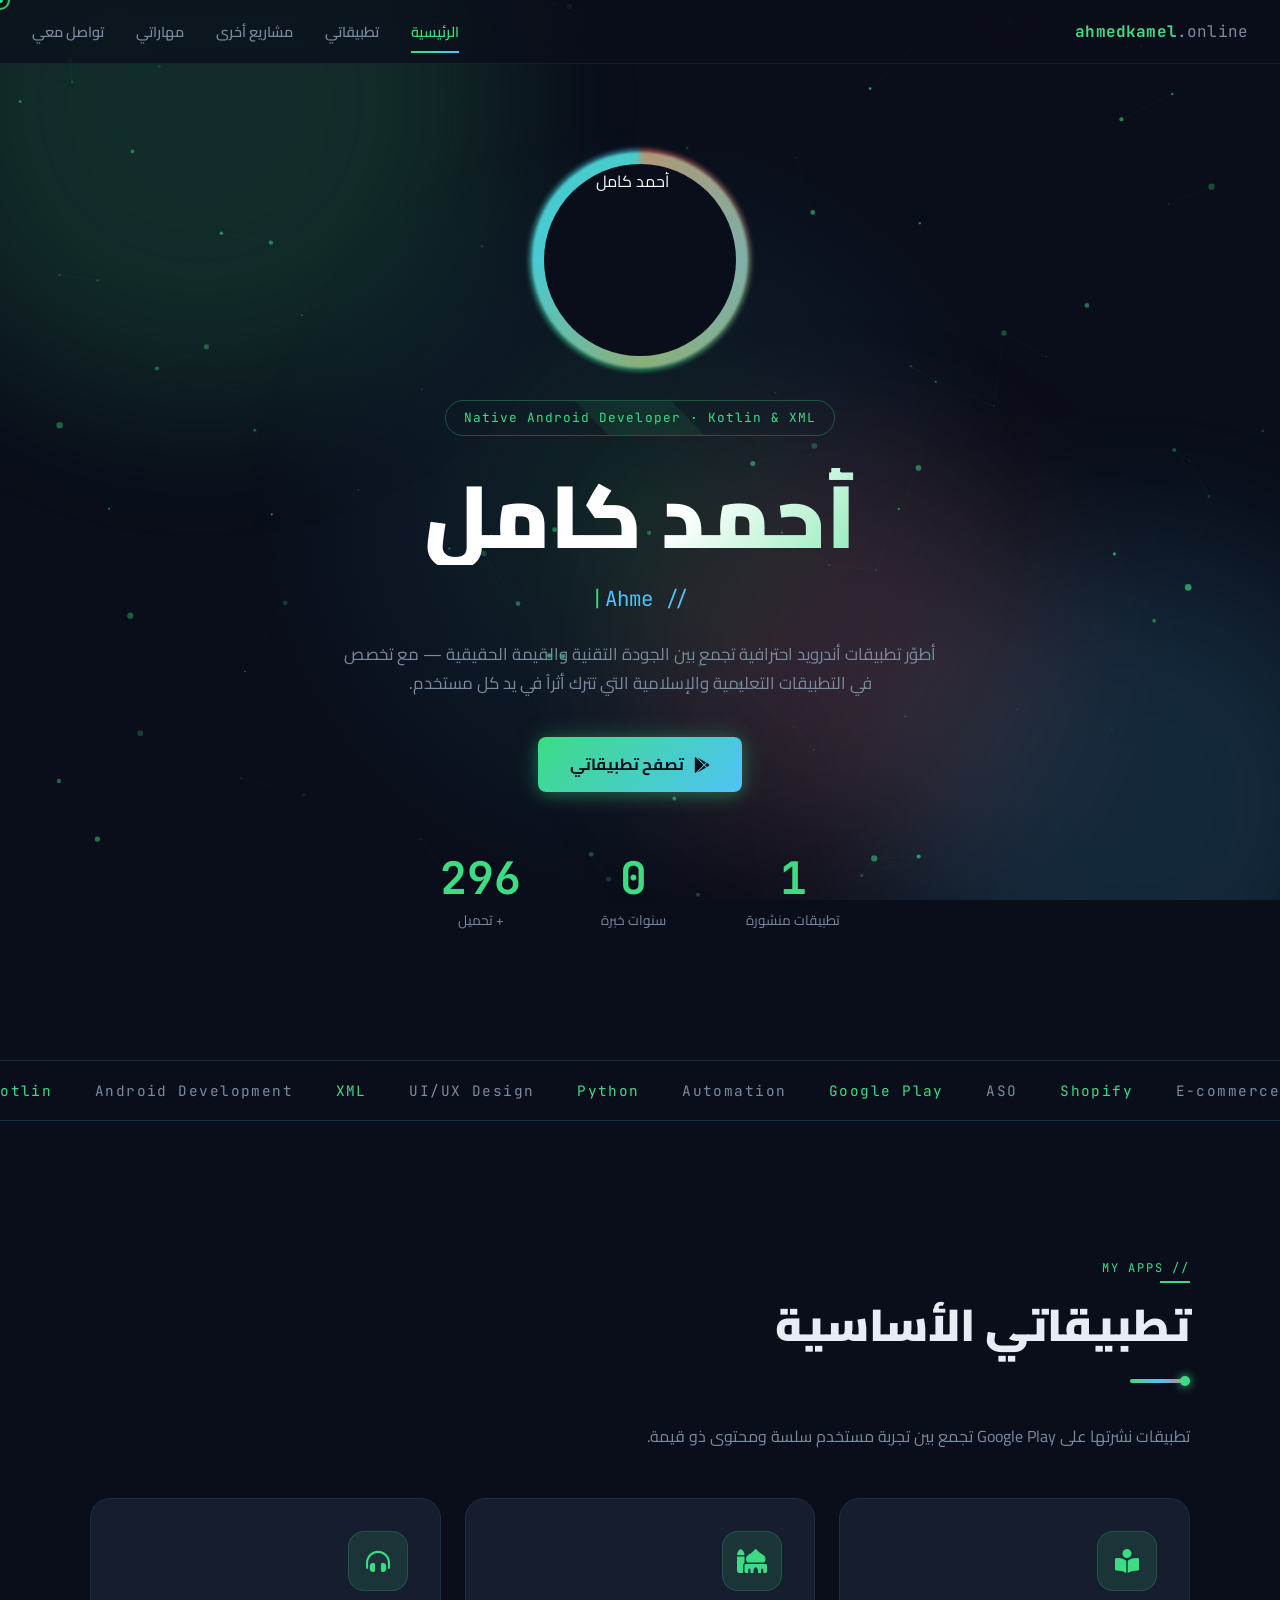
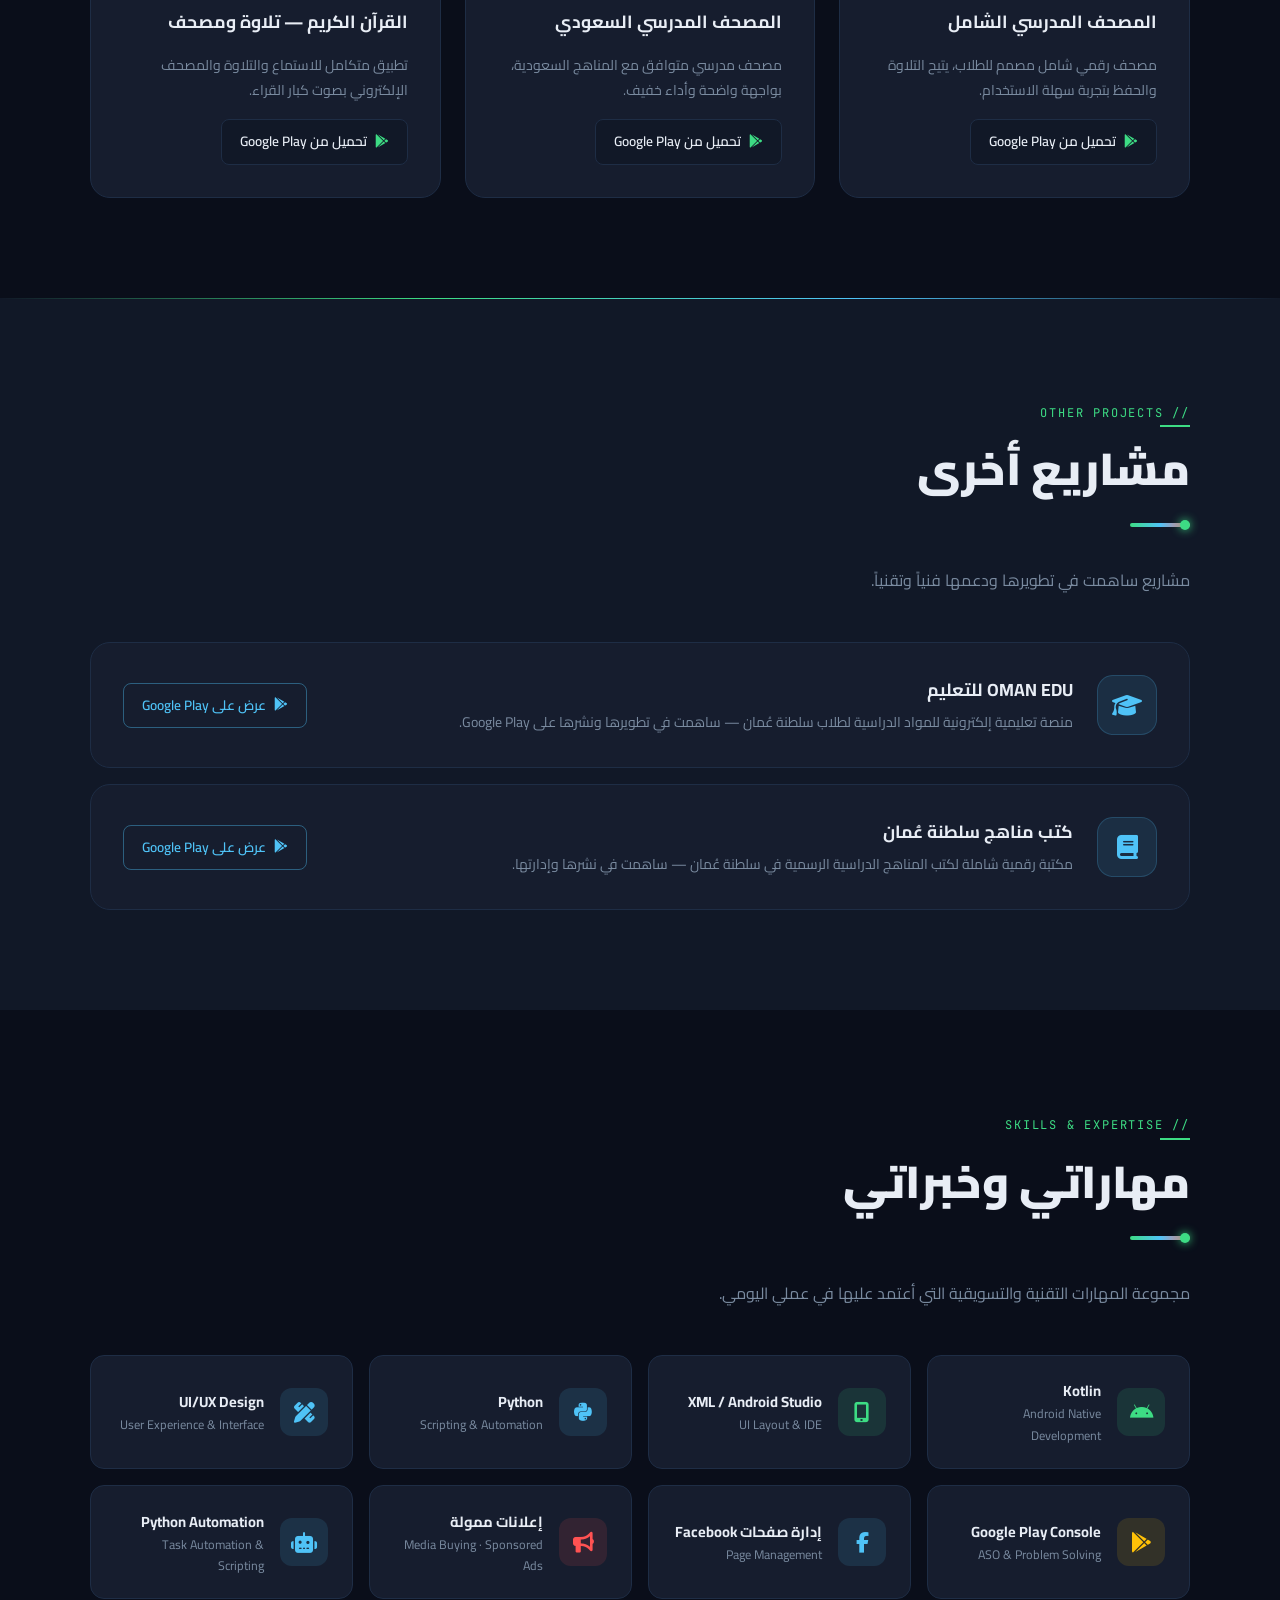
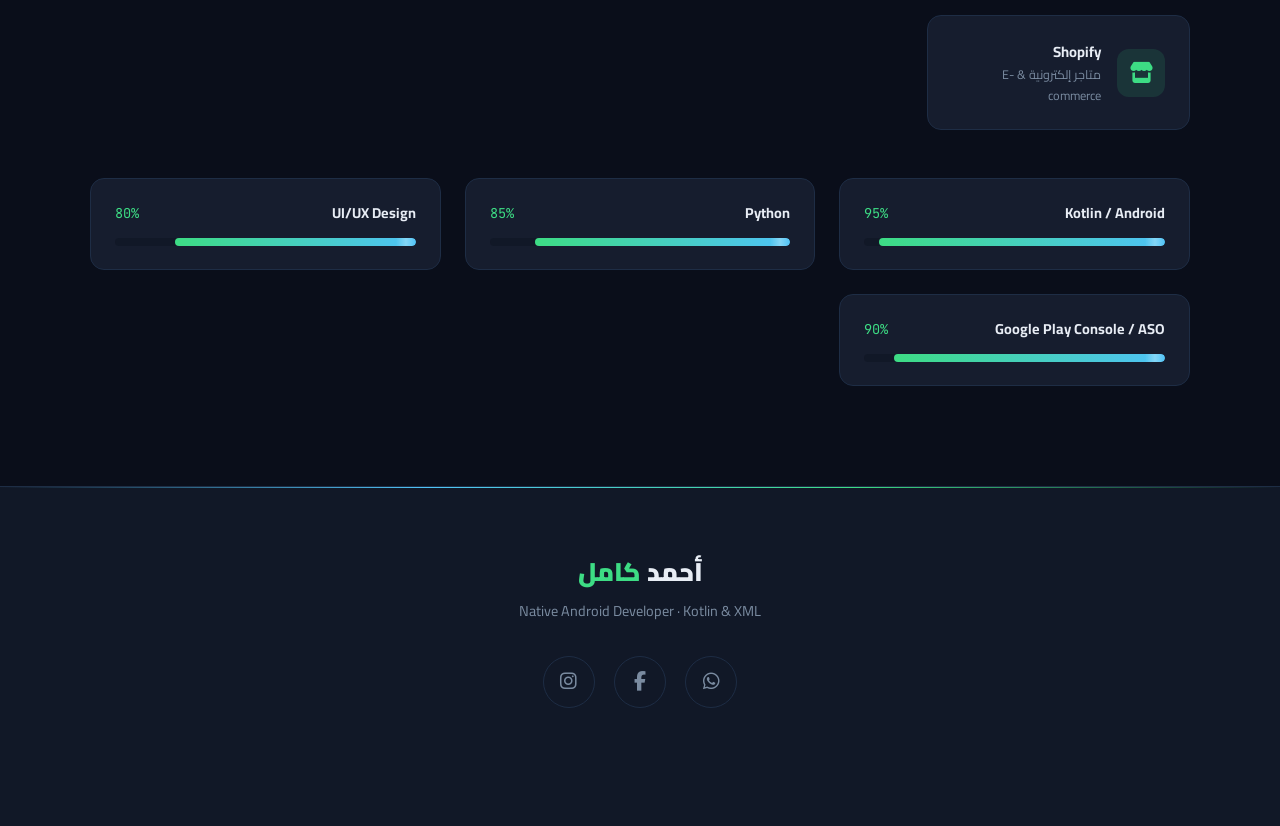
==== index.html @ 2214fbfb "Rename info.html to index.html" ====
<!DOCTYPE html>
<html lang="ar" dir="rtl">
<head>
  <meta charset="UTF-8" />
  <meta name="viewport" content="width=device-width, initial-scale=1.0" />
  <title>أحمد كامل | Android Developer</title>
  <link rel="preconnect" href="https://fonts.googleapis.com" />
  <link rel="preconnect" href="https://fonts.gstatic.com" crossorigin />
  <link href="https://fonts.googleapis.com/css2?family=Cairo:wght@300;400;600;700;900&family=JetBrains+Mono:wght@400;700&display=swap" rel="stylesheet" />
  <link rel="stylesheet" href="https://cdnjs.cloudflare.com/ajax/libs/font-awesome/6.5.0/css/all.min.css" />
  <style>
    :root {
      --bg:       #0a0e1a;
      --surface:  #111827;
      --card:     #161d2e;
      --border:   #1e2d45;
      --accent:   #3ddc84;
      --accent2:  #4fc3f7;
      --accent3:  #ff6b6b;
      --text:     #e8edf5;
      --muted:    #7a8ba0;
      --mono:     'JetBrains Mono', monospace;
      --sans:     'Cairo', sans-serif;
    }

    *, *::before, *::after { box-sizing: border-box; margin: 0; padding: 0; }

    html { scroll-behavior: smooth; }

    body {
      background: var(--bg);
      color: var(--text);
      font-family: var(--sans);
      line-height: 1.7;
      overflow-x: hidden;
      cursor: none;
    }

    /* ── CUSTOM CURSOR ── */
    .cursor {
      width: 20px; height: 20px;
      border: 2px solid var(--accent);
      border-radius: 50%;
      position: fixed;
      pointer-events: none;
      z-index: 99999;
      transition: transform 0.15s ease, width 0.2s ease, height 0.2s ease, border-color 0.2s ease;
      mix-blend-mode: difference;
    }
    .cursor.hover {
      width: 50px; height: 50px;
      border-color: var(--accent2);
      background: rgba(79,195,247,.1);
    }
    .cursor-dot {
      width: 6px; height: 6px;
      background: var(--accent);
      border-radius: 50%;
      position: fixed;
      pointer-events: none;
      z-index: 99999;
      transition: transform 0.05s ease;
    }

    /* ── LOADING SCREEN ── */
    .loading-screen {
      position: fixed;
      inset: 0;
      background: var(--bg);
      z-index: 9999;
      display: flex;
      align-items: center;
      justify-content: center;
      flex-direction: column;
      gap: 2rem;
      transition: opacity 0.8s ease, visibility 0.8s ease, transform 0.8s ease;
    }
    .loading-screen.hidden {
      opacity: 0;
      visibility: hidden;
      transform: scale(1.1);
    }
    .loader-text-scramble {
      font-family: var(--mono);
      color: var(--accent);
      font-size: 1.2rem;
      letter-spacing: 0.1em;
      min-height: 1.5em;
    }
    .loader-bar {
      width: 200px;
      height: 3px;
      background: var(--border);
      border-radius: 3px;
      overflow: hidden;
      position: relative;
    }
    .loader-bar-fill {
      height: 100%;
      width: 0%;
      background: linear-gradient(90deg, var(--accent), var(--accent2), var(--accent3));
      background-size: 200% 100%;
      border-radius: 3px;
      animation: loadProgress 2s ease-out forwards, shimmer 1s linear infinite;
    }
    @keyframes loadProgress {
      0% { width: 0%; }
      100% { width: 100%; }
    }
    @keyframes shimmer {
      0% { background-position: 200% 0; }
      100% { background-position: -200% 0; }
    }

    /* ── AURORA BACKGROUND ── */
    .aurora-bg {
      position: fixed;
      top: 0; left: 0;
      width: 100%; height: 100%;
      z-index: 0;
      pointer-events: none;
      overflow: hidden;
    }
    .aurora-blob {
      position: absolute;
      border-radius: 50%;
      filter: blur(80px);
      opacity: 0.15;
      animation: auroraMove 20s ease-in-out infinite;
    }
    .aurora-blob:nth-child(1) {
      width: 600px; height: 600px;
      background: var(--accent);
      top: -200px; left: -100px;
      animation-delay: 0s;
    }
    .aurora-blob:nth-child(2) {
      width: 500px; height: 500px;
      background: var(--accent2);
      bottom: -150px; right: -100px;
      animation-delay: -7s;
    }
    .aurora-blob:nth-child(3) {
      width: 400px; height: 400px;
      background: var(--accent3);
      top: 50%; left: 50%;
      animation-delay: -14s;
    }
    @keyframes auroraMove {
      0%, 100% { transform: translate(0, 0) scale(1); }
      25% { transform: translate(50px, -30px) scale(1.1); }
      50% { transform: translate(-30px, 50px) scale(0.9); }
      75% { transform: translate(20px, 20px) scale(1.05); }
    }

    /* ── PARTICLE CANVAS ── */
    #particles-canvas {
      position: fixed;
      top: 0; left: 0;
      width: 100%; height: 100%;
      z-index: 0;
      pointer-events: none;
    }

    /* ── NAV ── */
    nav {
      position: fixed; top: 0; width: 100%; z-index: 100;
      background: rgba(10, 14, 26, 0.7);
      backdrop-filter: blur(20px);
      border-bottom: 1px solid rgba(30, 45, 69, 0.5);
      padding: 0 2rem;
      height: 64px;
      display: flex; align-items: center; justify-content: space-between;
      transition: all 0.4s cubic-bezier(0.4, 0, 0.2, 1);
    }
    nav.scrolled {
      background: rgba(10, 14, 26, 0.95);
      box-shadow: 0 8px 40px rgba(0,0,0,0.4);
      height: 56px;
    }
    .nav-logo {
      font-family: var(--mono);
      font-size: 1rem;
      color: var(--accent);
      letter-spacing: 0.01em;
      font-weight: 700;
      position: relative;
      overflow: hidden;
    }
    .nav-logo::after {
      content: '';
      position: absolute;
      bottom: -2px;
      right: 0;
      width: 0;
      height: 2px;
      background: linear-gradient(90deg, var(--accent), var(--accent2));
      transition: width 0.4s cubic-bezier(0.4, 0, 0.2, 1);
    }
    .nav-logo:hover::after { width: 100%; }
    .nav-logo .logo-domain { color: var(--muted); font-weight: 400; }
    .nav-links { display: flex; gap: 2rem; list-style: none; }
    .nav-links a {
      color: var(--muted);
      text-decoration: none;
      font-size: 0.9rem;
      font-weight: 600;
      transition: color .3s ease;
      position: relative;
      padding: 0.5rem 0;
      overflow: hidden;
    }
    .nav-links a::after {
      content: '';
      position: absolute;
      bottom: 0;
      right: 0;
      width: 0;
      height: 2px;
      background: linear-gradient(90deg, var(--accent), var(--accent2));
      transition: width 0.4s cubic-bezier(0.4, 0, 0.2, 1);
    }
    .nav-links a:hover { color: var(--accent); }
    .nav-links a:hover::after,
    .nav-links a.active::after { width: 100%; }
    .nav-links a.active { color: var(--accent); }
    .hamburger {
      display: none; flex-direction: column; gap: 5px; cursor: pointer;
      background: none; border: none; padding: 4px;
      z-index: 101;
    }
    .hamburger span {
      display: block; width: 24px; height: 2px;
      background: var(--text); border-radius: 2px;
      transition: transform .4s cubic-bezier(0.4, 0, 0.2, 1), opacity .3s;
    }
    .hamburger.active span:nth-child(1) { transform: rotate(45deg) translate(5px, 5px); }
    .hamburger.active span:nth-child(2) { opacity: 0; transform: translateX(-10px); }
    .hamburger.active span:nth-child(3) { transform: rotate(-45deg) translate(5px, -5px); }
    .mobile-menu {
      display: none; position: fixed; inset: 64px 0 0;
      background: rgba(10, 14, 26, 0.98);
      backdrop-filter: blur(30px);
      z-index: 99;
      flex-direction: column; align-items: center; justify-content: center;
      gap: 2.5rem;
      opacity: 0;
      transform: translateY(-30px) scale(0.95);
      transition: opacity 0.5s cubic-bezier(0.4, 0, 0.2, 1), 
                  transform 0.5s cubic-bezier(0.4, 0, 0.2, 1);
    }
    .mobile-menu.open {
      display: flex;
      opacity: 1;
      transform: translateY(0) scale(1);
    }
    .mobile-menu a {
      color: var(--text); font-size: 1.4rem; text-decoration: none;
      font-weight: 700; transition: color .3s, transform 0.3s, letter-spacing 0.3s;
      position: relative;
    }
    .mobile-menu a:hover { 
      color: var(--accent); 
      transform: scale(1.1);
      letter-spacing: 2px;
    }
    .mobile-menu a::after {
      content: '';
      position: absolute;
      bottom: -5px;
      right: 0;
      width: 0;
      height: 2px;
      background: var(--accent);
      transition: width 0.3s ease;
    }
    .mobile-menu a:hover::after { width: 100%; }

    /* ── HERO ── */
    #home {
      min-height: 100vh;
      display: flex; align-items: center; justify-content: center;
      text-align: center;
      padding: 160px 2rem 80px;
      position: relative;
      overflow: hidden;
      perspective: 1000px;
    }
    .hero-avatar-wrap {
      position: relative;
      width: 200px; height: 200px;
      margin: 0 auto 2.5rem;
      transform-style: preserve-3d;
      transition: transform 0.3s ease;
    }
    .hero-avatar-ring {
      position: absolute; inset: -8px;
      border-radius: 50%;
      background: conic-gradient(var(--accent) 0deg, var(--accent2) 90deg, var(--accent3) 180deg, var(--accent2) 270deg, var(--accent) 360deg);
      animation: spin 3s linear infinite;
      filter: blur(1px);
    }
    .hero-avatar-ring::before {
      content: '';
      position: absolute;
      inset: -3px;
      border-radius: 50%;
      background: conic-gradient(var(--accent3) 0deg, var(--accent) 180deg, var(--accent2) 360deg);
      animation: spin 5s linear infinite reverse;
      opacity: 0.6;
      filter: blur(2px);
    }
    .hero-avatar-bg {
      position: absolute; inset: 4px;
      border-radius: 50%;
      background: var(--bg);
    }
    .hero-avatar {
      position: absolute; inset: 8px;
      border-radius: 50%;
      object-fit: cover;
      width: calc(100% - 16px);
      height: calc(100% - 16px);
      filter: brightness(1.05) contrast(1.05);
      transition: transform 0.3s ease, filter 0.3s ease;
    }
    .hero-avatar-wrap:hover .hero-avatar {
      transform: scale(1.05);
      filter: brightness(1.1) contrast(1.1);
    }
    @keyframes spin {
      to { transform: rotate(360deg); }
    }
    .hero-glow {
      position: absolute;
      width: 800px; height: 800px;
      background: radial-gradient(circle, rgba(61,220,132,.12) 0%, rgba(79,195,247,.05) 40%, transparent 70%);
      top: 50%; left: 50%;
      transform: translate(-50%, -50%);
      pointer-events: none;
      animation: pulse-glow 4s ease-in-out infinite;
    }
    @keyframes pulse-glow {
      0%, 100% { transform: translate(-50%, -50%) scale(1); opacity: 0.7; }
      50% { transform: translate(-50%, -50%) scale(1.15); opacity: 1; }
    }

    .hero-tag {
      display: inline-block;
      font-family: var(--mono);
      font-size: 0.8rem;
      color: var(--accent);
      border: 1px solid rgba(61,220,132,.3);
      padding: 6px 18px;
      border-radius: 100px;
      margin-bottom: 1.5rem;
      letter-spacing: .08em;
      animation: fadeInUp 0.8s ease forwards, glow-pulse 3s ease-in-out infinite;
      opacity: 0;
      position: relative;
      overflow: hidden;
    }
    .hero-tag::before {
      content: '';
      position: absolute;
      top: -50%; left: -50%;
      width: 200%; height: 200%;
      background: linear-gradient(45deg, transparent, rgba(61,220,132,.1), transparent);
      transform: rotate(45deg);
      animation: shine 3s ease-in-out infinite;
    }
    @keyframes shine {
      0% { transform: translateX(-100%) rotate(45deg); }
      100% { transform: translateX(100%) rotate(45deg); }
    }
    @keyframes glow-pulse {
      0%, 100% { box-shadow: 0 0 10px rgba(61,220,132,.2); }
      50% { box-shadow: 0 0 25px rgba(61,220,132,.4), 0 0 50px rgba(61,220,132,.1); }
    }
    .hero-name {
      font-size: clamp(2.8rem, 7vw, 5.5rem);
      font-weight: 900;
      line-height: 1.1;
      background: linear-gradient(135deg, #fff 30%, var(--accent) 60%, var(--accent2) 100%);
      -webkit-background-clip: text;
      -webkit-text-fill-color: transparent;
      background-clip: text;
      margin-bottom: 1rem;
      animation: fadeInUp 0.8s ease 0.2s forwards, text-shimmer 4s ease-in-out infinite;
      opacity: 0;
      background-size: 200% auto;
    }
    @keyframes text-shimmer {
      0% { background-position: 0% center; }
      50% { background-position: 100% center; }
      100% { background-position: 0% center; }
    }
    .hero-sub {
      font-family: var(--mono);
      font-size: clamp(1rem, 2.5vw, 1.3rem);
      color: var(--accent2);
      margin-bottom: 1.5rem;
      min-height: 1.6em;
      position: relative;
    }
    .hero-sub::after {
      content: '|';
      animation: blink 0.8s step-end infinite;
      color: var(--accent);
      margin-right: 2px;
    }
    @keyframes blink {
      50% { opacity: 0; }
    }
    .hero-desc {
      max-width: 600px;
      margin: 0 auto 2.5rem;
      color: var(--muted);
      font-size: 1.05rem;
      animation: fadeInUp 0.8s ease 0.6s forwards;
      opacity: 0;
    }

    .btn-primary {
      display: inline-flex; align-items: center; gap: .6rem;
      background: linear-gradient(135deg, var(--accent), var(--accent2));
      color: #0a0e1a;
      font-weight: 700;
      padding: 14px 32px;
      border-radius: 8px;
      text-decoration: none;
      font-size: 1rem;
      transition: transform .3s cubic-bezier(0.4, 0, 0.2, 1), 
                  box-shadow .3s ease,
                  filter .3s ease;
      box-shadow: 0 0 24px rgba(61,220,132,.3), 0 4px 15px rgba(61,220,132,.2);
      animation: fadeInUp 0.8s ease 0.8s forwards;
      opacity: 0;
      position: relative;
      overflow: hidden;
      border: none;
      cursor: none;
    }
    .btn-primary::before {
      content: '';
      position: absolute;
      top: 0; left: -100%;
      width: 100%; height: 100%;
      background: linear-gradient(90deg, transparent, rgba(255,255,255,0.3), transparent);
      transition: left 0.6s ease;
    }
    .btn-primary:hover::before { left: 100%; }
    .btn-primary:hover {
      transform: translateY(-3px) scale(1.02);
      box-shadow: 0 0 40px rgba(61,220,132,.5), 0 8px 25px rgba(61,220,132,.3);
      filter: brightness(1.1);
    }
    .btn-primary:active {
      transform: translateY(-1px) scale(0.98);
    }
    .btn-primary i { transition: transform 0.3s ease; }
    .btn-primary:hover i { transform: translateX(-4px) rotate(-10deg); }

    @keyframes fadeInUp {
      from { opacity: 0; transform: translateY(40px); }
      to { opacity: 1; transform: translateY(0); }
    }

    /* ── SECTIONS ── */
    section {
      padding: 100px 2rem;
      position: relative;
      z-index: 1;
    }
    .section-label {
      font-family: var(--mono);
      font-size: .75rem;
      color: var(--accent);
      letter-spacing: .15em;
      text-transform: uppercase;
      margin-bottom: .5rem;
      display: inline-block;
      position: relative;
    }
    .section-label::before {
      content: '';
      position: absolute;
      bottom: -4px; right: 0;
      width: 30px; height: 2px;
      background: var(--accent);
      animation: expand-line 1s ease forwards;
      transform-origin: right;
    }
    @keyframes expand-line {
      from { transform: scaleX(0); }
      to { transform: scaleX(1); }
    }
    .section-title {
      font-size: clamp(1.8rem, 4vw, 2.8rem);
      font-weight: 900;
      margin-bottom: 1rem;
    }
    .section-desc {
      color: var(--muted);
      max-width: 560px;
      margin-bottom: 3rem;
    }
    .container { max-width: 1100px; margin: 0 auto; }

    /* ── SCROLL REVEAL ── */
    .reveal {
      opacity: 0;
      transform: translateY(50px) rotateX(10deg);
      transition: opacity 0.8s cubic-bezier(0.4, 0, 0.2, 1), 
                  transform 0.8s cubic-bezier(0.4, 0, 0.2, 1);
    }
    .reveal.active {
      opacity: 1;
      transform: translateY(0) rotateX(0);
    }
    .reveal-delay-1 { transition-delay: 0.1s; }
    .reveal-delay-2 { transition-delay: 0.2s; }
    .reveal-delay-3 { transition-delay: 0.3s; }

    /* ── STATS BAR ── */
    .stats-bar {
      display: flex;
      justify-content: center;
      gap: 3rem;
      margin: 3rem auto 0;
      max-width: 600px;
      flex-wrap: wrap;
    }
    .stat-item {
      text-align: center;
      position: relative;
      padding: 1rem;
    }
    .stat-item::before {
      content: '';
      position: absolute;
      inset: 0;
      border: 1px solid var(--border);
      border-radius: 12px;
      opacity: 0;
      transition: opacity 0.3s ease, border-color 0.3s ease, transform 0.3s ease;
      transform: scale(0.9);
    }
    .stat-item:hover::before {
      opacity: 1;
      border-color: rgba(61,220,132,.3);
      transform: scale(1);
    }
    .stat-number {
      font-family: var(--mono);
      font-size: 2.8rem;
      font-weight: 700;
      color: var(--accent);
      line-height: 1;
      transition: transform 0.3s ease, text-shadow 0.3s ease;
    }
    .stat-item:hover .stat-number {
      transform: scale(1.1);
      text-shadow: 0 0 20px rgba(61,220,132,.5);
    }
    .stat-label {
      font-size: 0.85rem;
      color: var(--muted);
      margin-top: 0.5rem;
      transition: color 0.3s ease;
    }
    .stat-item:hover .stat-label {
      color: var(--text);
    }

    /* ── 3D TILT CARDS ── */
    .cards-grid {
      display: grid;
      grid-template-columns: repeat(auto-fill, minmax(280px, 1fr));
      gap: 1.5rem;
      perspective: 1000px;
    }

    .app-card {
      background: var(--card);
      border: 1px solid var(--border);
      border-radius: 20px;
      padding: 2rem;
      display: flex; flex-direction: column; gap: 1rem;
      transition: transform .4s cubic-bezier(0.4, 0, 0.2, 1), 
                  border-color .4s ease, 
                  box-shadow .4s ease;
      position: relative;
      overflow: hidden;
      text-decoration: none;
      color: inherit;
      cursor: none;
      transform-style: preserve-3d;
    }
    .app-card::before {
      content: '';
      position: absolute;
      inset: 0;
      background: linear-gradient(135deg, rgba(61,220,132,.08), transparent 60%);
      opacity: 0;
      transition: opacity .4s ease;
    }
    .app-card::after {
      content: '';
      position: absolute;
      top: -50%; left: -50%;
      width: 200%; height: 200%;
      background: radial-gradient(circle, rgba(61,220,132,.05) 0%, transparent 50%);
      opacity: 0;
      transition: opacity 0.4s ease;
      pointer-events: none;
    }
    .app-card:hover {
      border-color: rgba(61,220,132,.4);
      box-shadow: 0 25px 60px rgba(0,0,0,.5), 0 0 40px rgba(61,220,132,.1);
    }
    .app-card:hover::before { opacity: 1; }
    .app-card:hover::after { opacity: 1; }
    .app-card:hover .btn-play {
      background: rgba(61,220,132,.1);
      border-color: var(--accent);
      color: var(--accent);
    }
    .app-card:hover .card-icon {
      transform: scale(1.15) rotate(10deg);
      box-shadow: 0 0 20px rgba(61,220,132,.3);
    }
    .app-card:hover .card-name {
      color: var(--accent);
    }

    .card-icon {
      width: 60px; height: 60px;
      background: rgba(61,220,132,.12);
      border: 1px solid rgba(61,220,132,.2);
      border-radius: 16px;
      display: flex; align-items: center; justify-content: center;
      font-size: 1.5rem;
      color: var(--accent);
      transition: transform 0.4s cubic-bezier(0.4, 0, 0.2, 1), 
                  box-shadow 0.4s ease;
    }
    .card-name {
      font-size: 1.1rem;
      font-weight: 700;
      flex: 1;
      transition: color 0.3s ease;
    }
    .card-desc {
      font-size: .875rem;
      color: var(--muted);
      flex: 1;
      line-height: 1.8;
    }
    .btn-play {
      display: inline-flex; align-items: center; gap: .5rem;
      background: var(--surface);
      border: 1px solid var(--border);
      color: var(--text);
      padding: 10px 18px;
      border-radius: 8px;
      text-decoration: none;
      font-size: .85rem;
      font-weight: 600;
      transition: all .3s cubic-bezier(0.4, 0, 0.2, 1);
      width: fit-content;
      cursor: none;
      position: relative;
      overflow: hidden;
    }
    .btn-play i { color: var(--accent); transition: transform 0.3s ease; }
    .btn-play:hover {
      background: rgba(61,220,132,.1);
      border-color: var(--accent);
      color: var(--accent);
      transform: translateX(-4px);
      box-shadow: 0 0 15px rgba(61,220,132,.2);
    }
    .btn-play:hover i { transform: translateX(-4px) rotate(-10deg); }

    /* ── OTHER PROJECTS ── */
    #projects { background: var(--surface); position: relative; }
    #projects::before {
      content: '';
      position: absolute;
      top: 0; left: 0; right: 0;
      height: 1px;
      background: linear-gradient(90deg, transparent, var(--accent), var(--accent2), transparent);
      animation: line-glow 3s ease-in-out infinite;
    }
    @keyframes line-glow {
      0%, 100% { opacity: 0.3; }
      50% { opacity: 1; }
    }
    .project-card {
      background: var(--card);
      border: 1px solid var(--border);
      border-radius: 20px;
      padding: 2rem;
      display: flex; align-items: center; gap: 1.5rem;
      transition: all .4s cubic-bezier(0.4, 0, 0.2, 1);
      flex-wrap: wrap;
      text-decoration: none;
      color: inherit;
      cursor: none;
      position: relative;
      overflow: hidden;
      transform-style: preserve-3d;
    }
    .project-card::before {
      content: '';
      position: absolute;
      inset: 0;
      background: linear-gradient(135deg, rgba(79,195,247,.06), transparent);
      opacity: 0;
      transition: opacity 0.4s ease;
    }
    .project-card:hover {
      transform: translateY(-8px);
      border-color: rgba(79,195,247,.4);
      box-shadow: 0 20px 50px rgba(0,0,0,.4), 0 0 30px rgba(79,195,247,.1);
    }
    .project-card:hover::before { opacity: 1; }
    .project-card:hover .btn-play-alt {
      background: rgba(79,195,247,.1);
      transform: translateX(-4px);
    }
    .project-card .card-icon {
      background: rgba(79,195,247,.1);
      border: 1px solid rgba(79,195,247,.2);
      color: var(--accent2);
      font-size: 1.5rem;
      flex-shrink: 0;
      transition: transform 0.4s cubic-bezier(0.4, 0, 0.2, 1), box-shadow 0.3s ease;
    }
    .project-card:hover .card-icon {
      transform: scale(1.15) rotate(-10deg);
      box-shadow: 0 0 20px rgba(79,195,247,.3);
    }
    .project-info { flex: 1; min-width: 180px; }
    .project-info h3 { font-size: 1.1rem; font-weight: 700; margin-bottom: .3rem; transition: color 0.3s ease; }
    .project-card:hover .project-info h3 { color: var(--accent2); }
    .project-info p { color: var(--muted); font-size: .875rem; line-height: 1.8; }
    .btn-play-alt {
      display: inline-flex; align-items: center; gap: .5rem;
      border: 1px solid rgba(79,195,247,.4);
      color: var(--accent2);
      padding: 10px 18px;
      border-radius: 8px;
      text-decoration: none;
      font-size: .85rem;
      font-weight: 600;
      transition: all .3s cubic-bezier(0.4, 0, 0.2, 1);
      cursor: none;
      position: relative;
      overflow: hidden;
    }
    .btn-play-alt:hover { 
      background: rgba(79,195,247,.1); 
      box-shadow: 0 0 15px rgba(79,195,247,.2);
    }

    /* ── SKILLS ── */
    #skills { background: var(--bg); position: relative; }
    .skills-grid {
      display: grid;
      grid-template-columns: repeat(auto-fill, minmax(220px, 1fr));
      gap: 1rem;
    }
    .skill-card {
      background: var(--card);
      border: 1px solid var(--border);
      border-radius: 14px;
      padding: 1.4rem 1.5rem;
      display: flex; align-items: center; gap: 1rem;
      transition: all .4s cubic-bezier(0.4, 0, 0.2, 1);
      position: relative;
      overflow: hidden;
      cursor: none;
    }
    .skill-card::before {
      content: '';
      position: absolute;
      top: 0; left: 0;
      width: 4px;
      height: 100%;
      background: linear-gradient(180deg, var(--accent), var(--accent2));
      transform: scaleY(0);
      transition: transform 0.4s cubic-bezier(0.4, 0, 0.2, 1);
      border-radius: 0 2px 2px 0;
    }
    .skill-card::after {
      content: '';
      position: absolute;
      inset: 0;
      background: linear-gradient(135deg, rgba(61,220,132,.05), transparent);
      opacity: 0;
      transition: opacity 0.3s ease;
    }
    .skill-card:hover {
      border-color: rgba(61,220,132,.3);
      transform: translateY(-6px) scale(1.02);
      box-shadow: 0 15px 40px rgba(0,0,0,.3), 0 0 20px rgba(61,220,132,.05);
    }
    .skill-card:hover::before { transform: scaleY(1); }
    .skill-card:hover::after { opacity: 1; }
    .skill-icon {
      width: 48px; height: 48px;
      border-radius: 12px;
      display: flex; align-items: center; justify-content: center;
      font-size: 1.3rem;
      flex-shrink: 0;
      transition: transform 0.4s cubic-bezier(0.4, 0, 0.2, 1), box-shadow 0.3s ease;
    }
    .skill-card:hover .skill-icon {
      transform: scale(1.2) rotate(15deg);
      box-shadow: 0 0 15px rgba(61,220,132,.2);
    }
    .sk-green { background: rgba(61,220,132,.12); color: var(--accent); }
    .sk-blue  { background: rgba(79,195,247,.12);  color: var(--accent2); }
    .sk-yellow{ background: rgba(255,193,7,.12);   color: #ffc107; }
    .sk-red   { background: rgba(255,82,82,.12);   color: #ff5252; }
    .skill-name { font-weight: 700; font-size: .92rem; transition: color 0.3s ease; }
    .skill-card:hover .skill-name { color: var(--accent); }
    .skill-sub  { font-size: .78rem; color: var(--muted); }

    /* ── SKILL BARS ── */
    .skill-bars {
      margin-top: 3rem;
      display: grid;
      grid-template-columns: repeat(auto-fill, minmax(300px, 1fr));
      gap: 1.5rem;
    }
    .skill-bar-item {
      background: var(--card);
      border: 1px solid var(--border);
      border-radius: 14px;
      padding: 1.4rem 1.5rem;
      transition: transform 0.3s ease, border-color 0.3s ease, box-shadow 0.3s ease;
    }
    .skill-bar-item:hover {
      transform: translateY(-3px);
      border-color: rgba(61,220,132,.2);
      box-shadow: 0 10px 30px rgba(0,0,0,.2);
    }
    .skill-bar-header {
      display: flex;
      justify-content: space-between;
      align-items: center;
      margin-bottom: 0.8rem;
    }
    .skill-bar-name {
      font-weight: 700;
      font-size: 0.9rem;
    }
    .skill-bar-percent {
      font-family: var(--mono);
      font-size: 0.85rem;
      color: var(--accent);
      transition: transform 0.3s ease;
    }
    .skill-bar-item:hover .skill-bar-percent {
      transform: scale(1.2);
    }
    .skill-bar-track {
      width: 100%;
      height: 8px;
      background: var(--surface);
      border-radius: 4px;
      overflow: hidden;
      position: relative;
    }
    .skill-bar-fill {
      height: 100%;
      background: linear-gradient(90deg, var(--accent), var(--accent2), var(--accent3));
      background-size: 200% 100%;
      border-radius: 4px;
      width: 0%;
      transition: width 1.5s cubic-bezier(0.4, 0, 0.2, 1);
      position: relative;
      animation: bar-shimmer 2s linear infinite;
    }
    .skill-bar-fill::after {
      content: '';
      position: absolute;
      top: 0; right: 0;
      width: 20px; height: 100%;
      background: linear-gradient(90deg, transparent, rgba(255,255,255,.3), transparent);
      animation: bar-light 2s ease-in-out infinite;
    }
    @keyframes bar-shimmer {
      0% { background-position: 0% 0; }
      100% { background-position: 200% 0; }
    }
    @keyframes bar-light {
      0% { transform: translateX(20px); opacity: 0; }
      50% { opacity: 1; }
      100% { transform: translateX(-300px); opacity: 0; }
    }

    /* ── FOOTER ── */
    footer {
      background: var(--surface);
      border-top: 1px solid var(--border);
      padding: 4rem 2rem;
      text-align: center;
      position: relative;
      z-index: 1;
      overflow: hidden;
    }
    footer::before {
      content: '';
      position: absolute;
      top: 0; left: 0; right: 0;
      height: 1px;
      background: linear-gradient(90deg, transparent, var(--accent2), var(--accent), transparent);
      animation: line-glow 3s ease-in-out infinite;
    }
    .footer-inner { max-width: 600px; margin: 0 auto; }
    .footer-name {
      font-size: 1.6rem;
      font-weight: 900;
      margin-bottom: .3rem;
      transition: transform 0.3s ease;
    }
    .footer-name:hover { transform: scale(1.05); }
    .footer-name span { color: var(--accent); }
    .footer-tagline { color: var(--muted); font-size: .9rem; margin-bottom: 2rem; }
    .social-links {
      display: flex; justify-content: center; gap: 1.2rem;
      margin-bottom: 2rem; flex-wrap: wrap;
    }
    .social-link {
      width: 52px; height: 52px;
      border-radius: 50%;
      border: 1px solid var(--border);
      display: flex; align-items: center; justify-content: center;
      color: var(--muted);
      font-size: 1.2rem;
      text-decoration: none;
      transition: all .4s cubic-bezier(0.4, 0, 0.2, 1);
      position: relative;
      overflow: hidden;
      cursor: none;
    }
    .social-link::before {
      content: '';
      position: absolute;
      inset: 0;
      border-radius: 50%;
      opacity: 0;
      transition: opacity 0.4s ease;
    }
    .social-link:hover::before { opacity: 1; }
    .social-link.whatsapp:hover { 
      color: #25d366; border-color: #25d366; 
      background: rgba(37,211,102,.1); 
      transform: translateY(-6px) scale(1.15); 
      box-shadow: 0 15px 30px rgba(37,211,102,.2); 
    }
    .social-link.facebook:hover { 
      color: #1877f2; border-color: #1877f2; 
      background: rgba(24,119,242,.1); 
      transform: translateY(-6px) scale(1.15); 
      box-shadow: 0 15px 30px rgba(24,119,242,.2); 
    }
    .social-link.instagram:hover { 
      color: #e1306c; border-color: #e1306c; 
      background: rgba(225,48,108,.1); 
      transform: translateY(-6px) scale(1.15); 
      box-shadow: 0 15px 30px rgba(225,48,108,.2); 
    }
    .footer-copy { color: var(--muted); font-size: .82rem; }

    /* ── SCROLL BAR ── */
    ::-webkit-scrollbar { width: 8px; }
    ::-webkit-scrollbar-track { background: var(--bg); }
    ::-webkit-scrollbar-thumb { 
      background: linear-gradient(180deg, var(--accent), var(--accent2)); 
      border-radius: 4px; 
    }
    ::-webkit-scrollbar-thumb:hover { background: var(--accent); }

    /* ── DIVIDER ── */
    .section-divider {
      width: 60px; height: 4px;
      background: linear-gradient(90deg, var(--accent), var(--accent2), var(--accent3));
      border-radius: 2px;
      margin-bottom: 2.5rem;
      position: relative;
      animation: divider-glow 2s ease-in-out infinite;
    }
    .section-divider::after {
      content: '';
      position: absolute;
      right: 0;
      top: -3px;
      width: 10px;
      height: 10px;
      background: var(--accent);
      border-radius: 50%;
      animation: divider-pulse 2s ease-in-out infinite;
      box-shadow: 0 0 10px var(--accent);
    }
    @keyframes divider-glow {
      0%, 100% { opacity: 0.7; }
      50% { opacity: 1; }
    }
    @keyframes divider-pulse {
      0%, 100% { transform: scale(1); opacity: 1; }
      50% { transform: scale(1.8); opacity: 0.5; }
    }

    /* ── FLOATING ELEMENTS ── */
    .floating {
      animation: floating 4s ease-in-out infinite;
    }
    @keyframes floating {
      0%, 100% { transform: translateY(0px) rotate(0deg); }
      33% { transform: translateY(-12px) rotate(2deg); }
      66% { transform: translateY(-6px) rotate(-1deg); }
    }

    /* ── MARQUEE ── */
    .marquee-container {
      overflow: hidden;
      white-space: nowrap;
      margin: 2rem 0;
      padding: 1rem 0;
      border-top: 1px solid var(--border);
      border-bottom: 1px solid var(--border);
      position: relative;
    }
    .marquee-content {
      display: inline-block;
      animation: marquee 20s linear infinite;
      font-family: var(--mono);
      font-size: 0.9rem;
      color: var(--muted);
      letter-spacing: 0.1em;
    }
    .marquee-content span {
      margin: 0 2rem;
      color: var(--accent);
    }
    @keyframes marquee {
      0% { transform: translateX(0); }
      100% { transform: translateX(-50%); }
    }

    /* ── RESPONSIVE ── */
    @media (max-width: 768px) {
      .nav-links { display: none; }
      .hamburger { display: flex; }
      .project-card { flex-direction: column; }
      .btn-play-alt { width: 100%; justify-content: center; }
      nav { padding: 0 1.2rem; }
      section { padding: 70px 1.2rem; }
      .stats-bar { gap: 1.5rem; }
      .stat-number { font-size: 2rem; }
      .cursor, .cursor-dot { display: none; }
      body { cursor: auto; }
    }

    @media (prefers-reduced-motion: reduce) {
      *, *::before, *::after { transition: none !important; animation: none !important; }
    }
  </style>
</head>
<body>

<!-- ══ CUSTOM CURSOR ══ -->
<div class="cursor" id="cursor"></div>
<div class="cursor-dot" id="cursorDot"></div>

<!-- ══ LOADING SCREEN ══ -->
<div class="loading-screen" id="loadingScreen">
  <div class="loader-text-scramble" id="loaderText">Initializing...</div>
  <div class="loader-bar">
    <div class="loader-bar-fill"></div>
  </div>
</div>

<!-- ══ AURORA BACKGROUND ══ -->
<div class="aurora-bg">
  <div class="aurora-blob"></div>
  <div class="aurora-blob"></div>
  <div class="aurora-blob"></div>
</div>

<!-- ══ PARTICLES CANVAS ══ -->
<canvas id="particles-canvas"></canvas>

<!-- ══ NAV ══ -->
<nav id="navbar">
  <div class="nav-logo">ahmedkamel<span class="logo-domain">.online</span></div>
  <ul class="nav-links">
    <li><a href="#home" class="active">الرئيسية</a></li>
    <li><a href="#apps">تطبيقاتي</a></li>
    <li><a href="#projects">مشاريع أخرى</a></li>
    <li><a href="#skills">مهاراتي</a></li>
    <li><a href="#contact">تواصل معي</a></li>
  </ul>
  <button class="hamburger" id="hamburger" aria-label="قائمة">
    <span></span><span></span><span></span>
  </button>
</nav>

<div class="mobile-menu" id="mobileMenu">
  <a href="#home"     onclick="closeMenu()">الرئيسية</a>
  <a href="#apps"     onclick="closeMenu()">تطبيقاتي</a>
  <a href="#projects" onclick="closeMenu()">مشاريع أخرى</a>
  <a href="#skills"   onclick="closeMenu()">مهاراتي</a>
  <a href="#contact"  onclick="closeMenu()">تواصل معي</a>
</div>

<!-- ══ HERO ══ -->
<section id="home">
  <div class="hero-glow"></div>
  <div>
    <div class="hero-avatar-wrap floating" id="heroAvatar">
      <div class="hero-avatar-ring"></div>
      <div class="hero-avatar-bg"></div>
      <img class="hero-avatar"
           src="https://blogger.googleusercontent.com/img/b/R29vZ2xl/AVvXsEhoIN0bFkXn932MD3DgL9OXZh03zNySn7Rn2exp8kZIzpjMnVN0ywYDYjVt-G63ZrTlzDkbM2ZFgvT8jAhGO8jlc1mXkgJr6XXLs3wRbV052SqMttq2hLWspRyascFBgAAFqtt_PO2e8GUd4ZChq8dd55mLTJws_R0FMj1PBCRchCWl0pm4lZivOPuXOZo/s1278/photo_5902506137251155560_y.jpg"
           alt="أحمد كامل" />
    </div>
    <div class="hero-tag">Native Android Developer · Kotlin &amp; XML</div>
    <h1 class="hero-name">أحمد كامل</h1>
    <p class="hero-sub" id="typingText">// Ahmed Kamel</p>
    <p class="hero-desc">
      أطوّر تطبيقات أندرويد احترافية تجمع بين الجودة التقنية والقيمة الحقيقية —
      مع تخصص في التطبيقات التعليمية والإسلامية التي تترك أثراً في يد كل مستخدم.
    </p>
    <a href="#apps" class="btn-primary">
      <i class="fab fa-google-play"></i>
      تصفح تطبيقاتي
    </a>

    <div class="stats-bar">
      <div class="stat-item reveal">
        <div class="stat-number" data-target="5">0</div>
        <div class="stat-label">تطبيقات منشورة</div>
      </div>
      <div class="stat-item reveal reveal-delay-1">
        <div class="stat-number" data-target="3">0</div>
        <div class="stat-label">سنوات خبرة</div>
      </div>
      <div class="stat-item reveal reveal-delay-2">
        <div class="stat-number" data-target="1000">0</div>
        <div class="stat-label">+ تحميل</div>
      </div>
    </div>
  </div>
</section>

<!-- Marquee -->
<div class="marquee-container reveal">
  <div class="marquee-content">
    <span>Kotlin</span> Android Development <span>XML</span> UI/UX Design <span>Python</span> Automation <span>Google Play</span> ASO <span>Shopify</span> E-commerce <span>Kotlin</span> Android Development <span>XML</span> UI/UX Design <span>Python</span> Automation <span>Google Play</span> ASO <span>Shopify</span> E-commerce
  </div>
</div>

<!-- ══ MY APPS ══ -->
<section id="apps">
  <div class="container">
    <p class="section-label reveal">// My Apps</p>
    <h2 class="section-title reveal reveal-delay-1">تطبيقاتي الأساسية</h2>
    <div class="section-divider reveal reveal-delay-2"></div>
    <p class="section-desc reveal reveal-delay-2">تطبيقات نشرتها على Google Play تجمع بين تجربة مستخدم سلسة ومحتوى ذو قيمة.</p>

    <div class="cards-grid">

      <a class="app-card reveal tilt-card"
         href="https://play.google.com/store/apps/details?id=com.fitness.bmicalcultor&hl=ar"
         target="_blank" rel="noopener">
        <div class="card-icon"><i class="fa-solid fa-book-open-reader"></i></div>
        <div class="card-name">المصحف المدرسي الشامل</div>
        <p class="card-desc">مصحف رقمي شامل مصمم للطلاب، يتيح التلاوة والحفظ بتجربة سهلة الاستخدام.</p>
        <span class="btn-play">
          <i class="fab fa-google-play"></i> تحميل من Google Play
        </span>
      </a>

      <a class="app-card reveal reveal-delay-1 tilt-card"
         href="https://play.google.com/store/apps/details?id=com.saudi.mushaf.madrasi&hl=ar"
         target="_blank" rel="noopener">
        <div class="card-icon"><i class="fa-solid fa-mosque"></i></div>
        <div class="card-name">المصحف المدرسي السعودي</div>
        <p class="card-desc">مصحف مدرسي متوافق مع المناهج السعودية، بواجهة واضحة وأداء خفيف.</p>
        <span class="btn-play">
          <i class="fab fa-google-play"></i> تحميل من Google Play
        </span>
      </a>

      <a class="app-card reveal reveal-delay-2 tilt-card"
         href="https://play.google.com/store/apps/details?id=com.quran.tilawah"
         target="_blank" rel="noopener">
        <div class="card-icon"><i class="fa-solid fa-headphones-simple"></i></div>
        <div class="card-name">القرآن الكريم — تلاوة ومصحف</div>
        <p class="card-desc">تطبيق متكامل للاستماع والتلاوة والمصحف الإلكتروني بصوت كبار القراء.</p>
        <span class="btn-play">
          <i class="fab fa-google-play"></i> تحميل من Google Play
        </span>
      </a>

    </div>
  </div>
</section>

<!-- ══ OTHER PROJECTS ══ -->
<section id="projects">
  <div class="container">
    <p class="section-label reveal">// Other Projects</p>
    <h2 class="section-title reveal reveal-delay-1">مشاريع أخرى</h2>
    <div class="section-divider reveal reveal-delay-2"></div>
    <p class="section-desc reveal reveal-delay-2">مشاريع ساهمت في تطويرها ودعمها فنياً وتقنياً.</p>

    <div style="display:flex; flex-direction:column; gap:1rem;">

      <a class="project-card reveal tilt-card"
         href="https://play.google.com/store/apps/details?id=com.appsadeeb&hl=ar"
         target="_blank" rel="noopener">
        <div class="card-icon"><i class="fa-solid fa-graduation-cap"></i></div>
        <div class="project-info">
          <h3>OMAN EDU للتعليم</h3>
          <p>منصة تعليمية إلكترونية للمواد الدراسية لطلاب سلطنة عُمان — ساهمت في تطويرها ونشرها على Google Play.</p>
        </div>
        <span class="btn-play-alt">
          <i class="fab fa-google-play"></i> عرض على Google Play
        </span>
      </a>

      <a class="project-card reveal reveal-delay-1 tilt-card"
         href="https://play.google.com/store/apps/details?id=com.omanboook.omanedu&hl=ar"
         target="_blank" rel="noopener">
        <div class="card-icon"><i class="fa-solid fa-book"></i></div>
        <div class="project-info">
          <h3>كتب مناهج سلطنة عُمان</h3>
          <p>مكتبة رقمية شاملة لكتب المناهج الدراسية الرسمية في سلطنة عُمان — ساهمت في نشرها وإدارتها.</p>
        </div>
        <span class="btn-play-alt">
          <i class="fab fa-google-play"></i> عرض على Google Play
        </span>
      </a>

    </div>
  </div>
</section>

<!-- ══ SKILLS ══ -->
<section id="skills">
  <div class="container">
    <p class="section-label reveal">// Skills &amp; Expertise</p>
    <h2 class="section-title reveal reveal-delay-1">مهاراتي وخبراتي</h2>
    <div class="section-divider reveal reveal-delay-2"></div>
    <p class="section-desc reveal reveal-delay-2">مجموعة المهارات التقنية والتسويقية التي أعتمد عليها في عملي اليومي.</p>

    <div class="skills-grid">

      <div class="skill-card reveal">
        <div class="skill-icon sk-green"><i class="fab fa-android"></i></div>
        <div>
          <div class="skill-name">Kotlin</div>
          <div class="skill-sub">Android Native Development</div>
        </div>
      </div>

      <div class="skill-card reveal reveal-delay-1">
        <div class="skill-icon sk-green"><i class="fas fa-mobile-alt"></i></div>
        <div>
          <div class="skill-name">XML / Android Studio</div>
          <div class="skill-sub">UI Layout &amp; IDE</div>
        </div>
      </div>

      <div class="skill-card reveal reveal-delay-2">
        <div class="skill-icon sk-blue"><i class="fab fa-python"></i></div>
        <div>
          <div class="skill-name">Python</div>
          <div class="skill-sub">Scripting &amp; Automation</div>
        </div>
      </div>

      <div class="skill-card reveal">
        <div class="skill-icon sk-blue"><i class="fas fa-pencil-ruler"></i></div>
        <div>
          <div class="skill-name">UI/UX Design</div>
          <div class="skill-sub">User Experience &amp; Interface</div>
        </div>
      </div>

      <div class="skill-card reveal reveal-delay-1">
        <div class="skill-icon sk-yellow"><i class="fab fa-google-play"></i></div>
        <div>
          <div class="skill-name">Google Play Console</div>
          <div class="skill-sub">ASO &amp; Problem Solving</div>
        </div>
      </div>

      <div class="skill-card reveal reveal-delay-2">
        <div class="skill-icon sk-blue"><i class="fab fa-facebook-f"></i></div>
        <div>
          <div class="skill-name">إدارة صفحات Facebook</div>
          <div class="skill-sub">Page Management</div>
        </div>
      </div>

      <div class="skill-card reveal">
        <div class="skill-icon sk-red"><i class="fas fa-bullhorn"></i></div>
        <div>
          <div class="skill-name">إعلانات ممولة</div>
          <div class="skill-sub">Media Buying · Sponsored Ads</div>
        </div>
      </div>

      <div class="skill-card reveal reveal-delay-1">
        <div class="skill-icon sk-blue"><i class="fas fa-robot"></i></div>
        <div>
          <div class="skill-name">Python Automation</div>
          <div class="skill-sub">Task Automation &amp; Scripting</div>
        </div>
      </div>

      <div class="skill-card reveal reveal-delay-2">
        <div class="skill-icon sk-green"><i class="fas fa-store"></i></div>
        <div>
          <div class="skill-name">Shopify</div>
          <div class="skill-sub">متاجر إلكترونية &amp; E-commerce</div>
        </div>
      </div>

    </div>

    <div class="skill-bars">
      <div class="skill-bar-item reveal">
        <div class="skill-bar-header">
          <span class="skill-bar-name">Kotlin / Android</span>
          <span class="skill-bar-percent">95%</span>
        </div>
        <div class="skill-bar-track">
          <div class="skill-bar-fill" data-width="95"></div>
        </div>
      </div>
      <div class="skill-bar-item reveal reveal-delay-1">
        <div class="skill-bar-header">
          <span class="skill-bar-name">Python</span>
          <span class="skill-bar-percent">85%</span>
        </div>
        <div class="skill-bar-track">
          <div class="skill-bar-fill" data-width="85"></div>
        </div>
      </div>
      <div class="skill-bar-item reveal reveal-delay-2">
        <div class="skill-bar-header">
          <span class="skill-bar-name">UI/UX Design</span>
          <span class="skill-bar-percent">80%</span>
        </div>
        <div class="skill-bar-track">
          <div class="skill-bar-fill" data-width="80"></div>
        </div>
      </div>
      <div class="skill-bar-item reveal">
        <div class="skill-bar-header">
          <span class="skill-bar-name">Google Play Console / ASO</span>
          <span class="skill-bar-percent">90%</span>
        </div>
        <div class="skill-bar-track">
          <div class="skill-bar-fill" data-width="90"></div>
        </div>
      </div>
    </div>
  </div>
</section>

<!-- ══ FOOTER / CONTACT ══ -->
<footer id="contact">
  <div class="footer-inner">
    <div class="footer-name reveal">أحمد <span>كامل</span></div>
    <p class="footer-tagline reveal reveal-delay-1">Native Android Developer · Kotlin &amp; XML</p>

    <div class="social-links reveal reveal-delay-2">
      <a class="social-link whatsapp"
         href="https://wa.me/201148759159"
         target="_blank" rel="noopener"
         aria-label="WhatsApp">
        <i class="fab fa-whatsapp"></i>
      </a>
      <a class="social-link facebook"
         href="https://www.facebook.com/a7medkamel24"
         target="_blank" rel="noopener"
         aria-label="Facebook">
        <i class="fab fa-facebook-f"></i>
      </a>
      <a class="social-link instagram"
         href="https://www.instagram.com/ahmed._.kammel/"
         target="_blank" rel="noopener"
         aria-label="Instagram">
        <i class="fab fa-instagram"></i>
      </a>
    </div>

    <p class="footer-copy reveal reveal-delay-2">© 2025 Ahmed Kamel · جميع الحقوق محفوظة</p>
  </div>
</footer>
<script>
  // ── Custom Cursor ──
  const cursor = document.getElementById('cursor');
  const cursorDot = document.getElementById('cursorDot');
  let mouseX = 0, mouseY = 0;
  let cursorX = 0, cursorY = 0;
  let dotX = 0, dotY = 0;

  document.addEventListener('mousemove', (e) => {
    mouseX = e.clientX;
    mouseY = e.clientY;
  });

  function animateCursor() {
    cursorX += (mouseX - cursorX) * 0.15;
    cursorY += (mouseY - cursorY) * 0.15;
    dotX += (mouseX - dotX) * 0.5;
    dotY += (mouseY - dotY) * 0.5;
    cursor.style.left = cursorX - 10 + 'px';
    cursor.style.top = cursorY - 10 + 'px';
    cursorDot.style.left = dotX - 3 + 'px';
    cursorDot.style.top = dotY - 3 + 'px';
    requestAnimationFrame(animateCursor);
  }
  animateCursor();

  const hoverElements = document.querySelectorAll('a, button, .skill-card, .app-card, .project-card');
  hoverElements.forEach(el => {
    el.addEventListener('mouseenter', () => cursor.classList.add('hover'));
    el.addEventListener('mouseleave', () => cursor.classList.remove('hover'));
  });

  // ── Text Scramble for Loader ──
  class TextScramble {
    constructor(el) {
      this.el = el;
      this.chars = '!<>-_\/[]{}—=+*^?#________';
      this.update = this.update.bind(this);
    }
    setText(newText) {
      const oldText = this.el.innerText;
      const length = Math.max(oldText.length, newText.length);
      const promise = new Promise((resolve) => this.resolve = resolve);
      this.queue = [];
      for (let i = 0; i < length; i++) {
        const from = oldText[i] || '';
        const to = newText[i] || '';
        const start = Math.floor(Math.random() * 40);
        const end = start + Math.floor(Math.random() * 40);
        this.queue.push({ from, to, start, end });
      }
      cancelAnimationFrame(this.frameRequest);
      this.frame = 0;
      this.update();
      return promise;
    }
    update() {
      let output = '';
      let complete = 0;
      for (let i = 0, n = this.queue.length; i < n; i++) {
        let { from, to, start, end, char } = this.queue[i];
        if (this.frame >= end) {
          complete++;
          output += to;
        } else if (this.frame >= start) {
          if (!char || Math.random() < 0.28) {
            char = this.randomChar();
            this.queue[i].char = char;
          }
          output += '<span style="color:var(--accent2)">' + char + '</span>';
        } else {
          output += from;
        }
      }
      this.el.innerHTML = output;
      if (complete === this.queue.length) {
        this.resolve();
      } else {
        this.frameRequest = requestAnimationFrame(this.update);
        this.frame++;
      }
    }
    randomChar() {
      return this.chars[Math.floor(Math.random() * this.chars.length)];
    }
  }

  const loaderText = document.getElementById('loaderText');
  const scrambler = new TextScramble(loaderText);
  const phrases = ['Initializing...', 'Loading Assets...', 'Building Experience...', 'Welcome!'];
  let phraseIndex = 0;
  const nextPhrase = () => {
    scrambler.setText(phrases[phraseIndex]).then(() => {
      phraseIndex++;
      if (phraseIndex < phrases.length) {
        setTimeout(nextPhrase, 400);
      }
    });
  };
  nextPhrase();

  window.addEventListener('load', () => {
    setTimeout(() => {
      document.getElementById('loadingScreen').classList.add('hidden');
    }, 2500);
  });

  // ── Particle System with Mouse Interaction ──
  const canvas = document.getElementById('particles-canvas');
  const ctx = canvas.getContext('2d');
  let particles = [];
  let mouseParticle = { x: -1000, y: -1000 };

  function resizeCanvas() {
    canvas.width = window.innerWidth;
    canvas.height = window.innerHeight;
  }
  resizeCanvas();
  window.addEventListener('resize', resizeCanvas);

  class Particle {
    constructor() {
      this.x = Math.random() * canvas.width;
      this.y = Math.random() * canvas.height;
      this.size = Math.random() * 2.5 + 0.5;
      this.speedX = (Math.random() - 0.5) * 0.8;
      this.speedY = (Math.random() - 0.5) * 0.8;
      this.opacity = Math.random() * 0.6 + 0.1;
      this.pulse = Math.random() * Math.PI * 2;
    }
    update() {
      this.x += this.speedX;
      this.y += this.speedY;
      this.pulse += 0.02;
      const dx = this.x - mouseParticle.x;
      const dy = this.y - mouseParticle.y;
      const distance = Math.sqrt(dx * dx + dy * dy);
      if (distance < 150) {
        const force = (150 - distance) / 150;
        this.x += dx * force * 0.05;
        this.y += dy * force * 0.05;
      }
      if (this.x > canvas.width) this.x = 0;
      if (this.x < 0) this.x = canvas.width;
      if (this.y > canvas.height) this.y = 0;
      if (this.y < 0) this.y = canvas.height;
    }
    draw() {
      const pulseSize = this.size + Math.sin(this.pulse) * 0.5;
      ctx.beginPath();
      ctx.arc(this.x, this.y, Math.max(0.5, pulseSize), 0, Math.PI * 2);
      ctx.fillStyle = 'rgba(61, 220, 132, ' + this.opacity + ')';
      ctx.fill();
    }
  }

  function initParticles() {
    particles = [];
    const particleCount = Math.min(100, Math.floor((canvas.width * canvas.height) / 12000));
    for (let i = 0; i < particleCount; i++) {
      particles.push(new Particle());
    }
  }

  function connectParticles() {
    const maxDistance = 150;
    for (let i = 0; i < particles.length; i++) {
      for (let j = i + 1; j < particles.length; j++) {
        const dx = particles[i].x - particles[j].x;
        const dy = particles[i].y - particles[j].y;
        const distance = Math.sqrt(dx * dx + dy * dy);
        if (distance < maxDistance) {
          const opacity = (1 - distance / maxDistance) * 0.12;
          ctx.beginPath();
          ctx.strokeStyle = 'rgba(61, 220, 132, ' + opacity + ')';
          ctx.lineWidth = 0.5;
          ctx.moveTo(particles[i].x, particles[i].y);
          ctx.lineTo(particles[j].x, particles[j].y);
          ctx.stroke();
        }
      }
      const mdx = particles[i].x - mouseParticle.x;
      const mdy = particles[i].y - mouseParticle.y;
      const mDist = Math.sqrt(mdx * mdx + mdy * mdy);
      if (mDist < 200) {
        const opacity = (1 - mDist / 200) * 0.2;
        ctx.beginPath();
        ctx.strokeStyle = 'rgba(79, 195, 247, ' + opacity + ')';
        ctx.lineWidth = 0.8;
        ctx.moveTo(particles[i].x, particles[i].y);
        ctx.lineTo(mouseParticle.x, mouseParticle.y);
        ctx.stroke();
      }
    }
  }

  function animateParticles() {
    ctx.clearRect(0, 0, canvas.width, canvas.height);
    particles.forEach(p => { p.update(); p.draw(); });
    connectParticles();
    requestAnimationFrame(animateParticles);
  }

  canvas.addEventListener('mousemove', (e) => {
    mouseParticle.x = e.clientX;
    mouseParticle.y = e.clientY;
  });
  canvas.addEventListener('mouseleave', () => {
    mouseParticle.x = -1000;
    mouseParticle.y = -1000;
  });

  initParticles();
  animateParticles();

  // ── Hamburger menu ──
  const hamburger = document.getElementById('hamburger');
  const mobileMenu = document.getElementById('mobileMenu');
  hamburger.addEventListener('click', () => {
    hamburger.classList.toggle('active');
    mobileMenu.classList.toggle('open');
  });
  function closeMenu() {
    hamburger.classList.remove('active');
    mobileMenu.classList.remove('open');
  }

  // ── Smooth scroll ──
  document.querySelectorAll('a[href^="#"]').forEach(link => {
    link.addEventListener('click', function(e) {
      const targetId = this.getAttribute('href').slice(1);
      const target = document.getElementById(targetId);
      if (!target) return;
      e.preventDefault();
      const navHeight = document.querySelector('nav').offsetHeight;
      const top = target.getBoundingClientRect().top + window.scrollY - navHeight;
      window.scrollTo({ top, behavior: 'smooth' });
    });
  });

  // ── Active nav link on scroll ──
  const sections = document.querySelectorAll('section[id], footer[id]');
  const navLinks = document.querySelectorAll('.nav-links a');
  const observer = new IntersectionObserver(entries => {
    entries.forEach(entry => {
      if (entry.isIntersecting) {
        navLinks.forEach(a => {
          a.classList.remove('active');
          if (a.getAttribute('href') === '#' + entry.target.id) {
            a.classList.add('active');
          }
        });
      }
    });
  }, { threshold: 0.35 });
  sections.forEach(s => observer.observe(s));

  // ── Navbar scroll effect ──
  const navbar = document.getElementById('navbar');
  window.addEventListener('scroll', () => {
    if (window.scrollY > 50) {
      navbar.classList.add('scrolled');
    } else {
      navbar.classList.remove('scrolled');
    }
  });

  // ── Scroll Reveal with 3D effect ──
  const revealElements = document.querySelectorAll('.reveal');
  const revealObserver = new IntersectionObserver(entries => {
    entries.forEach(entry => {
      if (entry.isIntersecting) {
        entry.target.classList.add('active');
      }
    });
  }, { threshold: 0.1, rootMargin: '0px 0px -50px 0px' });
  revealElements.forEach(el => revealObserver.observe(el));

  // ── Typing Effect ──
  const typingElement = document.getElementById('typingText');
  const texts = ['// Ahmed Kamel', '// Android Developer', '// Kotlin Expert', '// Problem Solver'];
  let textIndex = 0;
  let charIndex = 0;
  let isDeleting = false;
  let typingDelay = 100;
  function typeEffect() {
    const currentText = texts[textIndex];
    if (isDeleting) {
      typingElement.textContent = currentText.substring(0, charIndex - 1);
      charIndex--;
      typingDelay = 50;
    } else {
      typingElement.textContent = currentText.substring(0, charIndex + 1);
      charIndex++;
      typingDelay = 100;
    }
    if (!isDeleting && charIndex === currentText.length) {
      isDeleting = true;
      typingDelay = 2000;
    } else if (isDeleting && charIndex === 0) {
      isDeleting = false;
      textIndex = (textIndex + 1) % texts.length;
      typingDelay = 500;
    }
    setTimeout(typeEffect, typingDelay);
  }
  setTimeout(typeEffect, 2000);

  // ── Counter Animation ──
  const counters = document.querySelectorAll('.stat-number');
  const counterObserver = new IntersectionObserver(entries => {
    entries.forEach(entry => {
      if (entry.isIntersecting) {
        const counter = entry.target;
        const target = parseInt(counter.getAttribute('data-target'));
        const duration = 2000;
        const increment = target / (duration / 16);
        let current = 0;
        const updateCounter = () => {
          current += increment;
          if (current < target) {
            counter.textContent = Math.floor(current);
            requestAnimationFrame(updateCounter);
          } else {
            counter.textContent = target + (target >= 1000 ? '+' : '');
          }
        };
        updateCounter();
        counterObserver.unobserve(counter);
      }
    });
  }, { threshold: 0.5 });
  counters.forEach(counter => counterObserver.observe(counter));

  // ── Skill Bar Animation ──
  const skillBars = document.querySelectorAll('.skill-bar-fill');
  const skillBarObserver = new IntersectionObserver(entries => {
    entries.forEach(entry => {
      if (entry.isIntersecting) {
        const bar = entry.target;
        const width = bar.getAttribute('data-width');
        setTimeout(() => { bar.style.width = width + '%'; }, 300);
        skillBarObserver.unobserve(bar);
      }
    });
  }, { threshold: 0.5 });
  skillBars.forEach(bar => skillBarObserver.observe(bar));

  // ── 3D Tilt Effect on Cards ──
  const tiltCards = document.querySelectorAll('.tilt-card');
  tiltCards.forEach(card => {
    card.addEventListener('mousemove', (e) => {
      const rect = card.getBoundingClientRect();
      const x = e.clientX - rect.left;
      const y = e.clientY - rect.top;
      const centerX = rect.width / 2;
      const centerY = rect.height / 2;
      const rotateX = (y - centerY) / 20;
      const rotateY = (centerX - x) / 20;
      card.style.transform = 'perspective(1000px) rotateX(' + rotateX + 'deg) rotateY(' + rotateY + 'deg) translateY(-8px) scale(1.02)';
    });
    card.addEventListener('mouseleave', () => {
      card.style.transform = '';
    });
  });

  // ── Magnetic button effect ──
  const magneticBtns = document.querySelectorAll('.btn-primary, .btn-play, .btn-play-alt');
  magneticBtns.forEach(btn => {
    btn.addEventListener('mousemove', (e) => {
      const rect = btn.getBoundingClientRect();
      const x = e.clientX - rect.left - rect.width / 2;
      const y = e.clientY - rect.top - rect.height / 2;
      btn.style.transform = 'translate(' + (x * 0.2) + 'px, ' + (y * 0.2) + 'px)';
    });
    btn.addEventListener('mouseleave', () => {
      btn.style.transform = '';
    });
  });

  // ── Hero Avatar 3D Tilt ──
  const heroAvatar = document.getElementById('heroAvatar');
  if (heroAvatar) {
    document.addEventListener('mousemove', (e) => {
      const x = (window.innerWidth / 2 - e.clientX) / 30;
      const y = (window.innerHeight / 2 - e.clientY) / 30;
      heroAvatar.style.transform = 'rotateY(' + x + 'deg) rotateX(' + y + 'deg)';
    });
  }

  // ── Parallax on scroll for hero glow ──
  window.addEventListener('scroll', () => {
    const scrolled = window.scrollY;
    const heroGlow = document.querySelector('.hero-glow');
    if (heroGlow && scrolled < window.innerHeight) {
      heroGlow.style.transform = 'translate(-50%, calc(-50% + ' + (scrolled * 0.3) + 'px)) scale(' + (1 + scrolled * 0.0005) + ')';
    }
  });
</script>
</body>
</html>
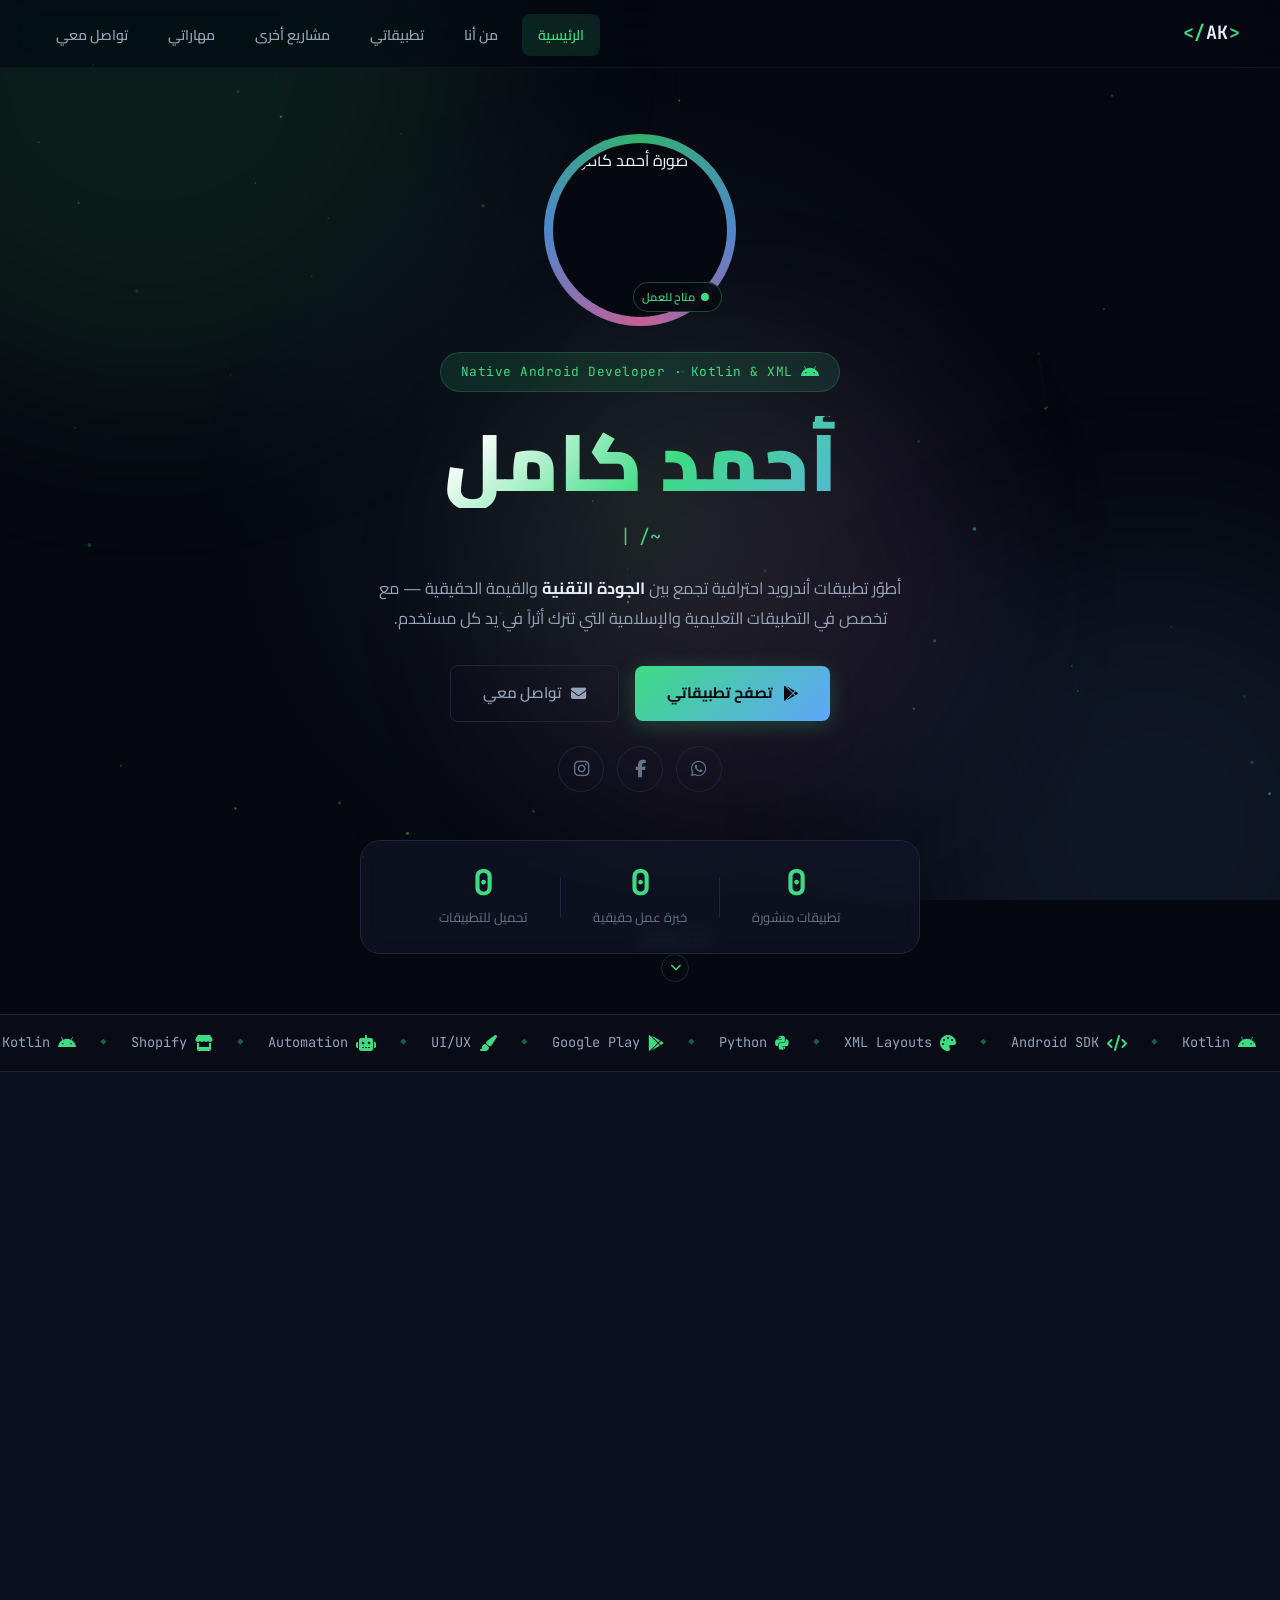
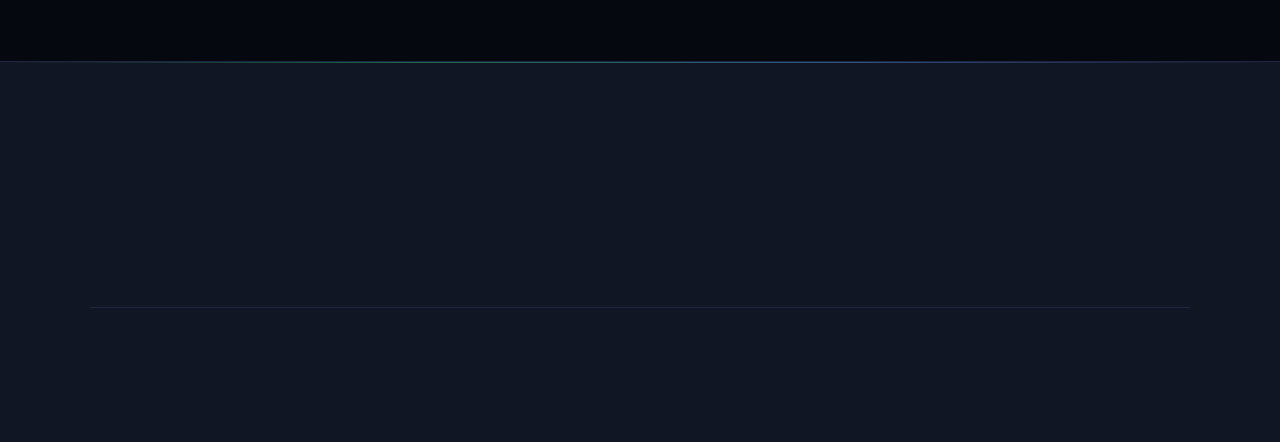
==== commit 7b963dad: "Add files via upload" ====
--- a/index.html
+++ b/index.html
@@ -4,1075 +4,22 @@
   <meta charset="UTF-8" />
   <meta name="viewport" content="width=device-width, initial-scale=1.0" />
   <title>أحمد كامل | Android Developer</title>
+  <meta name="description" content="أحمد كامل — مطوّر تطبيقات أندرويد محترف بخبرة عمل حقيقية منذ 2023. متخصص في Kotlin و XML بتطبيقات تتخطى 100 ألف تحميل على Google Play." />
+  <meta name="keywords" content="Android Developer, Kotlin, أحمد كامل, Ahmed Kamel, Google Play, تطبيقات أندرويد" />
+  <meta name="author" content="Ahmed Kamel" />
+  <meta property="og:title" content="أحمد كامل | Android Developer" />
+  <meta property="og:description" content="مطوّر أندرويد محترف — تطبيقات تعليمية وإسلامية بجودة عالية" />
+  <meta property="og:type" content="website" />
   <link rel="preconnect" href="https://fonts.googleapis.com" />
   <link rel="preconnect" href="https://fonts.gstatic.com" crossorigin />
-  <link href="https://fonts.googleapis.com/css2?family=Cairo:wght@300;400;600;700;900&family=JetBrains+Mono:wght@400;700&display=swap" rel="stylesheet" />
+  <link href="https://fonts.googleapis.com/css2?family=Cairo:wght@300;400;500;600;700;800;900&family=JetBrains+Mono:wght@400;500;700&family=Inter:wght@300;400;500;600;700;800;900&display=swap" rel="stylesheet" />
   <link rel="stylesheet" href="https://cdnjs.cloudflare.com/ajax/libs/font-awesome/6.5.0/css/all.min.css" />
-  <style>
-    :root {
-      --bg:       #0a0e1a;
-      --surface:  #111827;
-      --card:     #161d2e;
-      --border:   #1e2d45;
-      --accent:   #3ddc84;
-      --accent2:  #4fc3f7;
-      --accent3:  #ff6b6b;
-      --text:     #e8edf5;
-      --muted:    #7a8ba0;
-      --mono:     'JetBrains Mono', monospace;
-      --sans:     'Cairo', sans-serif;
-    }
-
-    *, *::before, *::after { box-sizing: border-box; margin: 0; padding: 0; }
-
-    html { scroll-behavior: smooth; }
-
-    body {
-      background: var(--bg);
-      color: var(--text);
-      font-family: var(--sans);
-      line-height: 1.7;
-      overflow-x: hidden;
-      cursor: none;
-    }
-
-    /* ── CUSTOM CURSOR ── */
-    .cursor {
-      width: 20px; height: 20px;
-      border: 2px solid var(--accent);
-      border-radius: 50%;
-      position: fixed;
-      pointer-events: none;
-      z-index: 99999;
-      transition: transform 0.15s ease, width 0.2s ease, height 0.2s ease, border-color 0.2s ease;
-      mix-blend-mode: difference;
-    }
-    .cursor.hover {
-      width: 50px; height: 50px;
-      border-color: var(--accent2);
-      background: rgba(79,195,247,.1);
-    }
-    .cursor-dot {
-      width: 6px; height: 6px;
-      background: var(--accent);
-      border-radius: 50%;
-      position: fixed;
-      pointer-events: none;
-      z-index: 99999;
-      transition: transform 0.05s ease;
-    }
-
-    /* ── LOADING SCREEN ── */
-    .loading-screen {
-      position: fixed;
-      inset: 0;
-      background: var(--bg);
-      z-index: 9999;
-      display: flex;
-      align-items: center;
-      justify-content: center;
-      flex-direction: column;
-      gap: 2rem;
-      transition: opacity 0.8s ease, visibility 0.8s ease, transform 0.8s ease;
-    }
-    .loading-screen.hidden {
-      opacity: 0;
-      visibility: hidden;
-      transform: scale(1.1);
-    }
-    .loader-text-scramble {
-      font-family: var(--mono);
-      color: var(--accent);
-      font-size: 1.2rem;
-      letter-spacing: 0.1em;
-      min-height: 1.5em;
-    }
-    .loader-bar {
-      width: 200px;
-      height: 3px;
-      background: var(--border);
-      border-radius: 3px;
-      overflow: hidden;
-      position: relative;
-    }
-    .loader-bar-fill {
-      height: 100%;
-      width: 0%;
-      background: linear-gradient(90deg, var(--accent), var(--accent2), var(--accent3));
-      background-size: 200% 100%;
-      border-radius: 3px;
-      animation: loadProgress 2s ease-out forwards, shimmer 1s linear infinite;
-    }
-    @keyframes loadProgress {
-      0% { width: 0%; }
-      100% { width: 100%; }
-    }
-    @keyframes shimmer {
-      0% { background-position: 200% 0; }
-      100% { background-position: -200% 0; }
-    }
-
-    /* ── AURORA BACKGROUND ── */
-    .aurora-bg {
-      position: fixed;
-      top: 0; left: 0;
-      width: 100%; height: 100%;
-      z-index: 0;
-      pointer-events: none;
-      overflow: hidden;
-    }
-    .aurora-blob {
-      position: absolute;
-      border-radius: 50%;
-      filter: blur(80px);
-      opacity: 0.15;
-      animation: auroraMove 20s ease-in-out infinite;
-    }
-    .aurora-blob:nth-child(1) {
-      width: 600px; height: 600px;
-      background: var(--accent);
-      top: -200px; left: -100px;
-      animation-delay: 0s;
-    }
-    .aurora-blob:nth-child(2) {
-      width: 500px; height: 500px;
-      background: var(--accent2);
-      bottom: -150px; right: -100px;
-      animation-delay: -7s;
-    }
-    .aurora-blob:nth-child(3) {
-      width: 400px; height: 400px;
-      background: var(--accent3);
-      top: 50%; left: 50%;
-      animation-delay: -14s;
-    }
-    @keyframes auroraMove {
-      0%, 100% { transform: translate(0, 0) scale(1); }
-      25% { transform: translate(50px, -30px) scale(1.1); }
-      50% { transform: translate(-30px, 50px) scale(0.9); }
-      75% { transform: translate(20px, 20px) scale(1.05); }
-    }
-
-    /* ── PARTICLE CANVAS ── */
-    #particles-canvas {
-      position: fixed;
-      top: 0; left: 0;
-      width: 100%; height: 100%;
-      z-index: 0;
-      pointer-events: none;
-    }
-
-    /* ── NAV ── */
-    nav {
-      position: fixed; top: 0; width: 100%; z-index: 100;
-      background: rgba(10, 14, 26, 0.7);
-      backdrop-filter: blur(20px);
-      border-bottom: 1px solid rgba(30, 45, 69, 0.5);
-      padding: 0 2rem;
-      height: 64px;
-      display: flex; align-items: center; justify-content: space-between;
-      transition: all 0.4s cubic-bezier(0.4, 0, 0.2, 1);
-    }
-    nav.scrolled {
-      background: rgba(10, 14, 26, 0.95);
-      box-shadow: 0 8px 40px rgba(0,0,0,0.4);
-      height: 56px;
-    }
-    .nav-logo {
-      font-family: var(--mono);
-      font-size: 1rem;
-      color: var(--accent);
-      letter-spacing: 0.01em;
-      font-weight: 700;
-      position: relative;
-      overflow: hidden;
-    }
-    .nav-logo::after {
-      content: '';
-      position: absolute;
-      bottom: -2px;
-      right: 0;
-      width: 0;
-      height: 2px;
-      background: linear-gradient(90deg, var(--accent), var(--accent2));
-      transition: width 0.4s cubic-bezier(0.4, 0, 0.2, 1);
-    }
-    .nav-logo:hover::after { width: 100%; }
-    .nav-logo .logo-domain { color: var(--muted); font-weight: 400; }
-    .nav-links { display: flex; gap: 2rem; list-style: none; }
-    .nav-links a {
-      color: var(--muted);
-      text-decoration: none;
-      font-size: 0.9rem;
-      font-weight: 600;
-      transition: color .3s ease;
-      position: relative;
-      padding: 0.5rem 0;
-      overflow: hidden;
-    }
-    .nav-links a::after {
-      content: '';
-      position: absolute;
-      bottom: 0;
-      right: 0;
-      width: 0;
-      height: 2px;
-      background: linear-gradient(90deg, var(--accent), var(--accent2));
-      transition: width 0.4s cubic-bezier(0.4, 0, 0.2, 1);
-    }
-    .nav-links a:hover { color: var(--accent); }
-    .nav-links a:hover::after,
-    .nav-links a.active::after { width: 100%; }
-    .nav-links a.active { color: var(--accent); }
-    .hamburger {
-      display: none; flex-direction: column; gap: 5px; cursor: pointer;
-      background: none; border: none; padding: 4px;
-      z-index: 101;
-    }
-    .hamburger span {
-      display: block; width: 24px; height: 2px;
-      background: var(--text); border-radius: 2px;
-      transition: transform .4s cubic-bezier(0.4, 0, 0.2, 1), opacity .3s;
-    }
-    .hamburger.active span:nth-child(1) { transform: rotate(45deg) translate(5px, 5px); }
-    .hamburger.active span:nth-child(2) { opacity: 0; transform: translateX(-10px); }
-    .hamburger.active span:nth-child(3) { transform: rotate(-45deg) translate(5px, -5px); }
-    .mobile-menu {
-      display: none; position: fixed; inset: 64px 0 0;
-      background: rgba(10, 14, 26, 0.98);
-      backdrop-filter: blur(30px);
-      z-index: 99;
-      flex-direction: column; align-items: center; justify-content: center;
-      gap: 2.5rem;
-      opacity: 0;
-      transform: translateY(-30px) scale(0.95);
-      transition: opacity 0.5s cubic-bezier(0.4, 0, 0.2, 1), 
-                  transform 0.5s cubic-bezier(0.4, 0, 0.2, 1);
-    }
-    .mobile-menu.open {
-      display: flex;
-      opacity: 1;
-      transform: translateY(0) scale(1);
-    }
-    .mobile-menu a {
-      color: var(--text); font-size: 1.4rem; text-decoration: none;
-      font-weight: 700; transition: color .3s, transform 0.3s, letter-spacing 0.3s;
-      position: relative;
-    }
-    .mobile-menu a:hover { 
-      color: var(--accent); 
-      transform: scale(1.1);
-      letter-spacing: 2px;
-    }
-    .mobile-menu a::after {
-      content: '';
-      position: absolute;
-      bottom: -5px;
-      right: 0;
-      width: 0;
-      height: 2px;
-      background: var(--accent);
-      transition: width 0.3s ease;
-    }
-    .mobile-menu a:hover::after { width: 100%; }
-
-    /* ── HERO ── */
-    #home {
-      min-height: 100vh;
-      display: flex; align-items: center; justify-content: center;
-      text-align: center;
-      padding: 160px 2rem 80px;
-      position: relative;
-      overflow: hidden;
-      perspective: 1000px;
-    }
-    .hero-avatar-wrap {
-      position: relative;
-      width: 200px; height: 200px;
-      margin: 0 auto 2.5rem;
-      transform-style: preserve-3d;
-      transition: transform 0.3s ease;
-    }
-    .hero-avatar-ring {
-      position: absolute; inset: -8px;
-      border-radius: 50%;
-      background: conic-gradient(var(--accent) 0deg, var(--accent2) 90deg, var(--accent3) 180deg, var(--accent2) 270deg, var(--accent) 360deg);
-      animation: spin 3s linear infinite;
-      filter: blur(1px);
-    }
-    .hero-avatar-ring::before {
-      content: '';
-      position: absolute;
-      inset: -3px;
-      border-radius: 50%;
-      background: conic-gradient(var(--accent3) 0deg, var(--accent) 180deg, var(--accent2) 360deg);
-      animation: spin 5s linear infinite reverse;
-      opacity: 0.6;
-      filter: blur(2px);
-    }
-    .hero-avatar-bg {
-      position: absolute; inset: 4px;
-      border-radius: 50%;
-      background: var(--bg);
-    }
-    .hero-avatar {
-      position: absolute; inset: 8px;
-      border-radius: 50%;
-      object-fit: cover;
-      width: calc(100% - 16px);
-      height: calc(100% - 16px);
-      filter: brightness(1.05) contrast(1.05);
-      transition: transform 0.3s ease, filter 0.3s ease;
-    }
-    .hero-avatar-wrap:hover .hero-avatar {
-      transform: scale(1.05);
-      filter: brightness(1.1) contrast(1.1);
-    }
-    @keyframes spin {
-      to { transform: rotate(360deg); }
-    }
-    .hero-glow {
-      position: absolute;
-      width: 800px; height: 800px;
-      background: radial-gradient(circle, rgba(61,220,132,.12) 0%, rgba(79,195,247,.05) 40%, transparent 70%);
-      top: 50%; left: 50%;
-      transform: translate(-50%, -50%);
-      pointer-events: none;
-      animation: pulse-glow 4s ease-in-out infinite;
-    }
-    @keyframes pulse-glow {
-      0%, 100% { transform: translate(-50%, -50%) scale(1); opacity: 0.7; }
-      50% { transform: translate(-50%, -50%) scale(1.15); opacity: 1; }
-    }
-
-    .hero-tag {
-      display: inline-block;
-      font-family: var(--mono);
-      font-size: 0.8rem;
-      color: var(--accent);
-      border: 1px solid rgba(61,220,132,.3);
-      padding: 6px 18px;
-      border-radius: 100px;
-      margin-bottom: 1.5rem;
-      letter-spacing: .08em;
-      animation: fadeInUp 0.8s ease forwards, glow-pulse 3s ease-in-out infinite;
-      opacity: 0;
-      position: relative;
-      overflow: hidden;
-    }
-    .hero-tag::before {
-      content: '';
-      position: absolute;
-      top: -50%; left: -50%;
-      width: 200%; height: 200%;
-      background: linear-gradient(45deg, transparent, rgba(61,220,132,.1), transparent);
-      transform: rotate(45deg);
-      animation: shine 3s ease-in-out infinite;
-    }
-    @keyframes shine {
-      0% { transform: translateX(-100%) rotate(45deg); }
-      100% { transform: translateX(100%) rotate(45deg); }
-    }
-    @keyframes glow-pulse {
-      0%, 100% { box-shadow: 0 0 10px rgba(61,220,132,.2); }
-      50% { box-shadow: 0 0 25px rgba(61,220,132,.4), 0 0 50px rgba(61,220,132,.1); }
-    }
-    .hero-name {
-      font-size: clamp(2.8rem, 7vw, 5.5rem);
-      font-weight: 900;
-      line-height: 1.1;
-      background: linear-gradient(135deg, #fff 30%, var(--accent) 60%, var(--accent2) 100%);
-      -webkit-background-clip: text;
-      -webkit-text-fill-color: transparent;
-      background-clip: text;
-      margin-bottom: 1rem;
-      animation: fadeInUp 0.8s ease 0.2s forwards, text-shimmer 4s ease-in-out infinite;
-      opacity: 0;
-      background-size: 200% auto;
-    }
-    @keyframes text-shimmer {
-      0% { background-position: 0% center; }
-      50% { background-position: 100% center; }
-      100% { background-position: 0% center; }
-    }
-    .hero-sub {
-      font-family: var(--mono);
-      font-size: clamp(1rem, 2.5vw, 1.3rem);
-      color: var(--accent2);
-      margin-bottom: 1.5rem;
-      min-height: 1.6em;
-      position: relative;
-    }
-    .hero-sub::after {
-      content: '|';
-      animation: blink 0.8s step-end infinite;
-      color: var(--accent);
-      margin-right: 2px;
-    }
-    @keyframes blink {
-      50% { opacity: 0; }
-    }
-    .hero-desc {
-      max-width: 600px;
-      margin: 0 auto 2.5rem;
-      color: var(--muted);
-      font-size: 1.05rem;
-      animation: fadeInUp 0.8s ease 0.6s forwards;
-      opacity: 0;
-    }
-
-    .btn-primary {
-      display: inline-flex; align-items: center; gap: .6rem;
-      background: linear-gradient(135deg, var(--accent), var(--accent2));
-      color: #0a0e1a;
-      font-weight: 700;
-      padding: 14px 32px;
-      border-radius: 8px;
-      text-decoration: none;
-      font-size: 1rem;
-      transition: transform .3s cubic-bezier(0.4, 0, 0.2, 1), 
-                  box-shadow .3s ease,
-                  filter .3s ease;
-      box-shadow: 0 0 24px rgba(61,220,132,.3), 0 4px 15px rgba(61,220,132,.2);
-      animation: fadeInUp 0.8s ease 0.8s forwards;
-      opacity: 0;
-      position: relative;
-      overflow: hidden;
-      border: none;
-      cursor: none;
-    }
-    .btn-primary::before {
-      content: '';
-      position: absolute;
-      top: 0; left: -100%;
-      width: 100%; height: 100%;
-      background: linear-gradient(90deg, transparent, rgba(255,255,255,0.3), transparent);
-      transition: left 0.6s ease;
-    }
-    .btn-primary:hover::before { left: 100%; }
-    .btn-primary:hover {
-      transform: translateY(-3px) scale(1.02);
-      box-shadow: 0 0 40px rgba(61,220,132,.5), 0 8px 25px rgba(61,220,132,.3);
-      filter: brightness(1.1);
-    }
-    .btn-primary:active {
-      transform: translateY(-1px) scale(0.98);
-    }
-    .btn-primary i { transition: transform 0.3s ease; }
-    .btn-primary:hover i { transform: translateX(-4px) rotate(-10deg); }
-
-    @keyframes fadeInUp {
-      from { opacity: 0; transform: translateY(40px); }
-      to { opacity: 1; transform: translateY(0); }
-    }
-
-    /* ── SECTIONS ── */
-    section {
-      padding: 100px 2rem;
-      position: relative;
-      z-index: 1;
-    }
-    .section-label {
-      font-family: var(--mono);
-      font-size: .75rem;
-      color: var(--accent);
-      letter-spacing: .15em;
-      text-transform: uppercase;
-      margin-bottom: .5rem;
-      display: inline-block;
-      position: relative;
-    }
-    .section-label::before {
-      content: '';
-      position: absolute;
-      bottom: -4px; right: 0;
-      width: 30px; height: 2px;
-      background: var(--accent);
-      animation: expand-line 1s ease forwards;
-      transform-origin: right;
-    }
-    @keyframes expand-line {
-      from { transform: scaleX(0); }
-      to { transform: scaleX(1); }
-    }
-    .section-title {
-      font-size: clamp(1.8rem, 4vw, 2.8rem);
-      font-weight: 900;
-      margin-bottom: 1rem;
-    }
-    .section-desc {
-      color: var(--muted);
-      max-width: 560px;
-      margin-bottom: 3rem;
-    }
-    .container { max-width: 1100px; margin: 0 auto; }
-
-    /* ── SCROLL REVEAL ── */
-    .reveal {
-      opacity: 0;
-      transform: translateY(50px) rotateX(10deg);
-      transition: opacity 0.8s cubic-bezier(0.4, 0, 0.2, 1), 
-                  transform 0.8s cubic-bezier(0.4, 0, 0.2, 1);
-    }
-    .reveal.active {
-      opacity: 1;
-      transform: translateY(0) rotateX(0);
-    }
-    .reveal-delay-1 { transition-delay: 0.1s; }
-    .reveal-delay-2 { transition-delay: 0.2s; }
-    .reveal-delay-3 { transition-delay: 0.3s; }
-
-    /* ── STATS BAR ── */
-    .stats-bar {
-      display: flex;
-      justify-content: center;
-      gap: 3rem;
-      margin: 3rem auto 0;
-      max-width: 600px;
-      flex-wrap: wrap;
-    }
-    .stat-item {
-      text-align: center;
-      position: relative;
-      padding: 1rem;
-    }
-    .stat-item::before {
-      content: '';
-      position: absolute;
-      inset: 0;
-      border: 1px solid var(--border);
-      border-radius: 12px;
-      opacity: 0;
-      transition: opacity 0.3s ease, border-color 0.3s ease, transform 0.3s ease;
-      transform: scale(0.9);
-    }
-    .stat-item:hover::before {
-      opacity: 1;
-      border-color: rgba(61,220,132,.3);
-      transform: scale(1);
-    }
-    .stat-number {
-      font-family: var(--mono);
-      font-size: 2.8rem;
-      font-weight: 700;
-      color: var(--accent);
-      line-height: 1;
-      transition: transform 0.3s ease, text-shadow 0.3s ease;
-    }
-    .stat-item:hover .stat-number {
-      transform: scale(1.1);
-      text-shadow: 0 0 20px rgba(61,220,132,.5);
-    }
-    .stat-label {
-      font-size: 0.85rem;
-      color: var(--muted);
-      margin-top: 0.5rem;
-      transition: color 0.3s ease;
-    }
-    .stat-item:hover .stat-label {
-      color: var(--text);
-    }
-
-    /* ── 3D TILT CARDS ── */
-    .cards-grid {
-      display: grid;
-      grid-template-columns: repeat(auto-fill, minmax(280px, 1fr));
-      gap: 1.5rem;
-      perspective: 1000px;
-    }
-
-    .app-card {
-      background: var(--card);
-      border: 1px solid var(--border);
-      border-radius: 20px;
-      padding: 2rem;
-      display: flex; flex-direction: column; gap: 1rem;
-      transition: transform .4s cubic-bezier(0.4, 0, 0.2, 1), 
-                  border-color .4s ease, 
-                  box-shadow .4s ease;
-      position: relative;
-      overflow: hidden;
-      text-decoration: none;
-      color: inherit;
-      cursor: none;
-      transform-style: preserve-3d;
-    }
-    .app-card::before {
-      content: '';
-      position: absolute;
-      inset: 0;
-      background: linear-gradient(135deg, rgba(61,220,132,.08), transparent 60%);
-      opacity: 0;
-      transition: opacity .4s ease;
-    }
-    .app-card::after {
-      content: '';
-      position: absolute;
-      top: -50%; left: -50%;
-      width: 200%; height: 200%;
-      background: radial-gradient(circle, rgba(61,220,132,.05) 0%, transparent 50%);
-      opacity: 0;
-      transition: opacity 0.4s ease;
-      pointer-events: none;
-    }
-    .app-card:hover {
-      border-color: rgba(61,220,132,.4);
-      box-shadow: 0 25px 60px rgba(0,0,0,.5), 0 0 40px rgba(61,220,132,.1);
-    }
-    .app-card:hover::before { opacity: 1; }
-    .app-card:hover::after { opacity: 1; }
-    .app-card:hover .btn-play {
-      background: rgba(61,220,132,.1);
-      border-color: var(--accent);
-      color: var(--accent);
-    }
-    .app-card:hover .card-icon {
-      transform: scale(1.15) rotate(10deg);
-      box-shadow: 0 0 20px rgba(61,220,132,.3);
-    }
-    .app-card:hover .card-name {
-      color: var(--accent);
-    }
-
-    .card-icon {
-      width: 60px; height: 60px;
-      background: rgba(61,220,132,.12);
-      border: 1px solid rgba(61,220,132,.2);
-      border-radius: 16px;
-      display: flex; align-items: center; justify-content: center;
-      font-size: 1.5rem;
-      color: var(--accent);
-      transition: transform 0.4s cubic-bezier(0.4, 0, 0.2, 1), 
-                  box-shadow 0.4s ease;
-    }
-    .card-name {
-      font-size: 1.1rem;
-      font-weight: 700;
-      flex: 1;
-      transition: color 0.3s ease;
-    }
-    .card-desc {
-      font-size: .875rem;
-      color: var(--muted);
-      flex: 1;
-      line-height: 1.8;
-    }
-    .btn-play {
-      display: inline-flex; align-items: center; gap: .5rem;
-      background: var(--surface);
-      border: 1px solid var(--border);
-      color: var(--text);
-      padding: 10px 18px;
-      border-radius: 8px;
-      text-decoration: none;
-      font-size: .85rem;
-      font-weight: 600;
-      transition: all .3s cubic-bezier(0.4, 0, 0.2, 1);
-      width: fit-content;
-      cursor: none;
-      position: relative;
-      overflow: hidden;
-    }
-    .btn-play i { color: var(--accent); transition: transform 0.3s ease; }
-    .btn-play:hover {
-      background: rgba(61,220,132,.1);
-      border-color: var(--accent);
-      color: var(--accent);
-      transform: translateX(-4px);
-      box-shadow: 0 0 15px rgba(61,220,132,.2);
-    }
-    .btn-play:hover i { transform: translateX(-4px) rotate(-10deg); }
-
-    /* ── OTHER PROJECTS ── */
-    #projects { background: var(--surface); position: relative; }
-    #projects::before {
-      content: '';
-      position: absolute;
-      top: 0; left: 0; right: 0;
-      height: 1px;
-      background: linear-gradient(90deg, transparent, var(--accent), var(--accent2), transparent);
-      animation: line-glow 3s ease-in-out infinite;
-    }
-    @keyframes line-glow {
-      0%, 100% { opacity: 0.3; }
-      50% { opacity: 1; }
-    }
-    .project-card {
-      background: var(--card);
-      border: 1px solid var(--border);
-      border-radius: 20px;
-      padding: 2rem;
-      display: flex; align-items: center; gap: 1.5rem;
-      transition: all .4s cubic-bezier(0.4, 0, 0.2, 1);
-      flex-wrap: wrap;
-      text-decoration: none;
-      color: inherit;
-      cursor: none;
-      position: relative;
-      overflow: hidden;
-      transform-style: preserve-3d;
-    }
-    .project-card::before {
-      content: '';
-      position: absolute;
-      inset: 0;
-      background: linear-gradient(135deg, rgba(79,195,247,.06), transparent);
-      opacity: 0;
-      transition: opacity 0.4s ease;
-    }
-    .project-card:hover {
-      transform: translateY(-8px);
-      border-color: rgba(79,195,247,.4);
-      box-shadow: 0 20px 50px rgba(0,0,0,.4), 0 0 30px rgba(79,195,247,.1);
-    }
-    .project-card:hover::before { opacity: 1; }
-    .project-card:hover .btn-play-alt {
-      background: rgba(79,195,247,.1);
-      transform: translateX(-4px);
-    }
-    .project-card .card-icon {
-      background: rgba(79,195,247,.1);
-      border: 1px solid rgba(79,195,247,.2);
-      color: var(--accent2);
-      font-size: 1.5rem;
-      flex-shrink: 0;
-      transition: transform 0.4s cubic-bezier(0.4, 0, 0.2, 1), box-shadow 0.3s ease;
-    }
-    .project-card:hover .card-icon {
-      transform: scale(1.15) rotate(-10deg);
-      box-shadow: 0 0 20px rgba(79,195,247,.3);
-    }
-    .project-info { flex: 1; min-width: 180px; }
-    .project-info h3 { font-size: 1.1rem; font-weight: 700; margin-bottom: .3rem; transition: color 0.3s ease; }
-    .project-card:hover .project-info h3 { color: var(--accent2); }
-    .project-info p { color: var(--muted); font-size: .875rem; line-height: 1.8; }
-    .btn-play-alt {
-      display: inline-flex; align-items: center; gap: .5rem;
-      border: 1px solid rgba(79,195,247,.4);
-      color: var(--accent2);
-      padding: 10px 18px;
-      border-radius: 8px;
-      text-decoration: none;
-      font-size: .85rem;
-      font-weight: 600;
-      transition: all .3s cubic-bezier(0.4, 0, 0.2, 1);
-      cursor: none;
-      position: relative;
-      overflow: hidden;
-    }
-    .btn-play-alt:hover { 
-      background: rgba(79,195,247,.1); 
-      box-shadow: 0 0 15px rgba(79,195,247,.2);
-    }
-
-    /* ── SKILLS ── */
-    #skills { background: var(--bg); position: relative; }
-    .skills-grid {
-      display: grid;
-      grid-template-columns: repeat(auto-fill, minmax(220px, 1fr));
-      gap: 1rem;
-    }
-    .skill-card {
-      background: var(--card);
-      border: 1px solid var(--border);
-      border-radius: 14px;
-      padding: 1.4rem 1.5rem;
-      display: flex; align-items: center; gap: 1rem;
-      transition: all .4s cubic-bezier(0.4, 0, 0.2, 1);
-      position: relative;
-      overflow: hidden;
-      cursor: none;
-    }
-    .skill-card::before {
-      content: '';
-      position: absolute;
-      top: 0; left: 0;
-      width: 4px;
-      height: 100%;
-      background: linear-gradient(180deg, var(--accent), var(--accent2));
-      transform: scaleY(0);
-      transition: transform 0.4s cubic-bezier(0.4, 0, 0.2, 1);
-      border-radius: 0 2px 2px 0;
-    }
-    .skill-card::after {
-      content: '';
-      position: absolute;
-      inset: 0;
-      background: linear-gradient(135deg, rgba(61,220,132,.05), transparent);
-      opacity: 0;
-      transition: opacity 0.3s ease;
-    }
-    .skill-card:hover {
-      border-color: rgba(61,220,132,.3);
-      transform: translateY(-6px) scale(1.02);
-      box-shadow: 0 15px 40px rgba(0,0,0,.3), 0 0 20px rgba(61,220,132,.05);
-    }
-    .skill-card:hover::before { transform: scaleY(1); }
-    .skill-card:hover::after { opacity: 1; }
-    .skill-icon {
-      width: 48px; height: 48px;
-      border-radius: 12px;
-      display: flex; align-items: center; justify-content: center;
-      font-size: 1.3rem;
-      flex-shrink: 0;
-      transition: transform 0.4s cubic-bezier(0.4, 0, 0.2, 1), box-shadow 0.3s ease;
-    }
-    .skill-card:hover .skill-icon {
-      transform: scale(1.2) rotate(15deg);
-      box-shadow: 0 0 15px rgba(61,220,132,.2);
-    }
-    .sk-green { background: rgba(61,220,132,.12); color: var(--accent); }
-    .sk-blue  { background: rgba(79,195,247,.12);  color: var(--accent2); }
-    .sk-yellow{ background: rgba(255,193,7,.12);   color: #ffc107; }
-    .sk-red   { background: rgba(255,82,82,.12);   color: #ff5252; }
-    .skill-name { font-weight: 700; font-size: .92rem; transition: color 0.3s ease; }
-    .skill-card:hover .skill-name { color: var(--accent); }
-    .skill-sub  { font-size: .78rem; color: var(--muted); }
-
-    /* ── SKILL BARS ── */
-    .skill-bars {
-      margin-top: 3rem;
-      display: grid;
-      grid-template-columns: repeat(auto-fill, minmax(300px, 1fr));
-      gap: 1.5rem;
-    }
-    .skill-bar-item {
-      background: var(--card);
-      border: 1px solid var(--border);
-      border-radius: 14px;
-      padding: 1.4rem 1.5rem;
-      transition: transform 0.3s ease, border-color 0.3s ease, box-shadow 0.3s ease;
-    }
-    .skill-bar-item:hover {
-      transform: translateY(-3px);
-      border-color: rgba(61,220,132,.2);
-      box-shadow: 0 10px 30px rgba(0,0,0,.2);
-    }
-    .skill-bar-header {
-      display: flex;
-      justify-content: space-between;
-      align-items: center;
-      margin-bottom: 0.8rem;
-    }
-    .skill-bar-name {
-      font-weight: 700;
-      font-size: 0.9rem;
-    }
-    .skill-bar-percent {
-      font-family: var(--mono);
-      font-size: 0.85rem;
-      color: var(--accent);
-      transition: transform 0.3s ease;
-    }
-    .skill-bar-item:hover .skill-bar-percent {
-      transform: scale(1.2);
-    }
-    .skill-bar-track {
-      width: 100%;
-      height: 8px;
-      background: var(--surface);
-      border-radius: 4px;
-      overflow: hidden;
-      position: relative;
-    }
-    .skill-bar-fill {
-      height: 100%;
-      background: linear-gradient(90deg, var(--accent), var(--accent2), var(--accent3));
-      background-size: 200% 100%;
-      border-radius: 4px;
-      width: 0%;
-      transition: width 1.5s cubic-bezier(0.4, 0, 0.2, 1);
-      position: relative;
-      animation: bar-shimmer 2s linear infinite;
-    }
-    .skill-bar-fill::after {
-      content: '';
-      position: absolute;
-      top: 0; right: 0;
-      width: 20px; height: 100%;
-      background: linear-gradient(90deg, transparent, rgba(255,255,255,.3), transparent);
-      animation: bar-light 2s ease-in-out infinite;
-    }
-    @keyframes bar-shimmer {
-      0% { background-position: 0% 0; }
-      100% { background-position: 200% 0; }
-    }
-    @keyframes bar-light {
-      0% { transform: translateX(20px); opacity: 0; }
-      50% { opacity: 1; }
-      100% { transform: translateX(-300px); opacity: 0; }
-    }
-
-    /* ── FOOTER ── */
-    footer {
-      background: var(--surface);
-      border-top: 1px solid var(--border);
-      padding: 4rem 2rem;
-      text-align: center;
-      position: relative;
-      z-index: 1;
-      overflow: hidden;
-    }
-    footer::before {
-      content: '';
-      position: absolute;
-      top: 0; left: 0; right: 0;
-      height: 1px;
-      background: linear-gradient(90deg, transparent, var(--accent2), var(--accent), transparent);
-      animation: line-glow 3s ease-in-out infinite;
-    }
-    .footer-inner { max-width: 600px; margin: 0 auto; }
-    .footer-name {
-      font-size: 1.6rem;
-      font-weight: 900;
-      margin-bottom: .3rem;
-      transition: transform 0.3s ease;
-    }
-    .footer-name:hover { transform: scale(1.05); }
-    .footer-name span { color: var(--accent); }
-    .footer-tagline { color: var(--muted); font-size: .9rem; margin-bottom: 2rem; }
-    .social-links {
-      display: flex; justify-content: center; gap: 1.2rem;
-      margin-bottom: 2rem; flex-wrap: wrap;
-    }
-    .social-link {
-      width: 52px; height: 52px;
-      border-radius: 50%;
-      border: 1px solid var(--border);
-      display: flex; align-items: center; justify-content: center;
-      color: var(--muted);
-      font-size: 1.2rem;
-      text-decoration: none;
-      transition: all .4s cubic-bezier(0.4, 0, 0.2, 1);
-      position: relative;
-      overflow: hidden;
-      cursor: none;
-    }
-    .social-link::before {
-      content: '';
-      position: absolute;
-      inset: 0;
-      border-radius: 50%;
-      opacity: 0;
-      transition: opacity 0.4s ease;
-    }
-    .social-link:hover::before { opacity: 1; }
-    .social-link.whatsapp:hover { 
-      color: #25d366; border-color: #25d366; 
-      background: rgba(37,211,102,.1); 
-      transform: translateY(-6px) scale(1.15); 
-      box-shadow: 0 15px 30px rgba(37,211,102,.2); 
-    }
-    .social-link.facebook:hover { 
-      color: #1877f2; border-color: #1877f2; 
-      background: rgba(24,119,242,.1); 
-      transform: translateY(-6px) scale(1.15); 
-      box-shadow: 0 15px 30px rgba(24,119,242,.2); 
-    }
-    .social-link.instagram:hover { 
-      color: #e1306c; border-color: #e1306c; 
-      background: rgba(225,48,108,.1); 
-      transform: translateY(-6px) scale(1.15); 
-      box-shadow: 0 15px 30px rgba(225,48,108,.2); 
-    }
-    .footer-copy { color: var(--muted); font-size: .82rem; }
-
-    /* ── SCROLL BAR ── */
-    ::-webkit-scrollbar { width: 8px; }
-    ::-webkit-scrollbar-track { background: var(--bg); }
-    ::-webkit-scrollbar-thumb { 
-      background: linear-gradient(180deg, var(--accent), var(--accent2)); 
-      border-radius: 4px; 
-    }
-    ::-webkit-scrollbar-thumb:hover { background: var(--accent); }
-
-    /* ── DIVIDER ── */
-    .section-divider {
-      width: 60px; height: 4px;
-      background: linear-gradient(90deg, var(--accent), var(--accent2), var(--accent3));
-      border-radius: 2px;
-      margin-bottom: 2.5rem;
-      position: relative;
-      animation: divider-glow 2s ease-in-out infinite;
-    }
-    .section-divider::after {
-      content: '';
-      position: absolute;
-      right: 0;
-      top: -3px;
-      width: 10px;
-      height: 10px;
-      background: var(--accent);
-      border-radius: 50%;
-      animation: divider-pulse 2s ease-in-out infinite;
-      box-shadow: 0 0 10px var(--accent);
-    }
-    @keyframes divider-glow {
-      0%, 100% { opacity: 0.7; }
-      50% { opacity: 1; }
-    }
-    @keyframes divider-pulse {
-      0%, 100% { transform: scale(1); opacity: 1; }
-      50% { transform: scale(1.8); opacity: 0.5; }
-    }
-
-    /* ── FLOATING ELEMENTS ── */
-    .floating {
-      animation: floating 4s ease-in-out infinite;
-    }
-    @keyframes floating {
-      0%, 100% { transform: translateY(0px) rotate(0deg); }
-      33% { transform: translateY(-12px) rotate(2deg); }
-      66% { transform: translateY(-6px) rotate(-1deg); }
-    }
-
-    /* ── MARQUEE ── */
-    .marquee-container {
-      overflow: hidden;
-      white-space: nowrap;
-      margin: 2rem 0;
-      padding: 1rem 0;
-      border-top: 1px solid var(--border);
-      border-bottom: 1px solid var(--border);
-      position: relative;
-    }
-    .marquee-content {
-      display: inline-block;
-      animation: marquee 20s linear infinite;
-      font-family: var(--mono);
-      font-size: 0.9rem;
-      color: var(--muted);
-      letter-spacing: 0.1em;
-    }
-    .marquee-content span {
-      margin: 0 2rem;
-      color: var(--accent);
-    }
-    @keyframes marquee {
-      0% { transform: translateX(0); }
-      100% { transform: translateX(-50%); }
-    }
-
-    /* ── RESPONSIVE ── */
-    @media (max-width: 768px) {
-      .nav-links { display: none; }
-      .hamburger { display: flex; }
-      .project-card { flex-direction: column; }
-      .btn-play-alt { width: 100%; justify-content: center; }
-      nav { padding: 0 1.2rem; }
-      section { padding: 70px 1.2rem; }
-      .stats-bar { gap: 1.5rem; }
-      .stat-number { font-size: 2rem; }
-      .cursor, .cursor-dot { display: none; }
-      body { cursor: auto; }
-    }
-
-    @media (prefers-reduced-motion: reduce) {
-      *, *::before, *::after { transition: none !important; animation: none !important; }
-    }
-  </style>
+  <link rel="stylesheet" href="style.css" />
 </head>
 <body>
+
+<!-- ══ SCROLL PROGRESS ══ -->
+<div class="scroll-progress" id="scrollProgress"></div>
 
 <!-- ══ CUSTOM CURSOR ══ -->
 <div class="cursor" id="cursor"></div>
@@ -1080,10 +27,16 @@
 
 <!-- ══ LOADING SCREEN ══ -->
 <div class="loading-screen" id="loadingScreen">
-  <div class="loader-text-scramble" id="loaderText">Initializing...</div>
+  <div class="loader-logo">
+    <span class="loader-bracket">&lt;</span>
+    <span class="loader-name">AK</span>
+    <span class="loader-bracket">/&gt;</span>
+  </div>
+  <div class="loader-text" id="loaderText">Initializing...</div>
   <div class="loader-bar">
-    <div class="loader-bar-fill"></div>
-  </div>
+    <div class="loader-bar-fill" id="loaderFill"></div>
+  </div>
+  <div class="loader-percent" id="loaderPercent">0%</div>
 </div>
 
 <!-- ══ AURORA BACKGROUND ══ -->
@@ -1098,114 +51,314 @@
 
 <!-- ══ NAV ══ -->
 <nav id="navbar">
-  <div class="nav-logo">ahmedkamel<span class="logo-domain">.online</span></div>
-  <ul class="nav-links">
-    <li><a href="#home" class="active">الرئيسية</a></li>
-    <li><a href="#apps">تطبيقاتي</a></li>
-    <li><a href="#projects">مشاريع أخرى</a></li>
-    <li><a href="#skills">مهاراتي</a></li>
-    <li><a href="#contact">تواصل معي</a></li>
+  <a href="#home" class="nav-logo">
+    <span class="logo-bracket">&lt;</span>AK<span class="logo-bracket">/&gt;</span>
+  </a>
+  <ul class="nav-links" id="navLinks">
+    <li><a href="#home" class="active" data-section="home">الرئيسية</a></li>
+    <li><a href="#about" data-section="about">من أنا</a></li>
+    <li><a href="#apps" data-section="apps">تطبيقاتي</a></li>
+    <li><a href="#projects" data-section="projects">مشاريع أخرى</a></li>
+    <li><a href="#skills" data-section="skills">مهاراتي</a></li>
+    <li><a href="#contact" data-section="contact">تواصل معي</a></li>
   </ul>
-  <button class="hamburger" id="hamburger" aria-label="قائمة">
+  <button class="hamburger" id="hamburger" aria-label="قائمة التنقل">
     <span></span><span></span><span></span>
   </button>
 </nav>
 
+<!-- ══ MOBILE MENU ══ -->
 <div class="mobile-menu" id="mobileMenu">
-  <a href="#home"     onclick="closeMenu()">الرئيسية</a>
-  <a href="#apps"     onclick="closeMenu()">تطبيقاتي</a>
-  <a href="#projects" onclick="closeMenu()">مشاريع أخرى</a>
-  <a href="#skills"   onclick="closeMenu()">مهاراتي</a>
-  <a href="#contact"  onclick="closeMenu()">تواصل معي</a>
+  <a href="#home" data-mobile-link>الرئيسية</a>
+  <a href="#about" data-mobile-link>من أنا</a>
+  <a href="#apps" data-mobile-link>تطبيقاتي</a>
+  <a href="#projects" data-mobile-link>مشاريع أخرى</a>
+  <a href="#skills" data-mobile-link>مهاراتي</a>
+  <a href="#contact" data-mobile-link>تواصل معي</a>
 </div>
 
 <!-- ══ HERO ══ -->
-<section id="home">
+<section id="home" class="hero-section">
   <div class="hero-glow"></div>
-  <div>
-    <div class="hero-avatar-wrap floating" id="heroAvatar">
+  <div class="hero-content">
+    <div class="hero-avatar-wrap" id="heroAvatar">
       <div class="hero-avatar-ring"></div>
       <div class="hero-avatar-bg"></div>
       <img class="hero-avatar"
            src="https://blogger.googleusercontent.com/img/b/R29vZ2xl/AVvXsEhoIN0bFkXn932MD3DgL9OXZh03zNySn7Rn2exp8kZIzpjMnVN0ywYDYjVt-G63ZrTlzDkbM2ZFgvT8jAhGO8jlc1mXkgJr6XXLs3wRbV052SqMttq2hLWspRyascFBgAAFqtt_PO2e8GUd4ZChq8dd55mLTJws_R0FMj1PBCRchCWl0pm4lZivOPuXOZo/s1278/photo_5902506137251155560_y.jpg"
-           alt="أحمد كامل" />
-    </div>
-    <div class="hero-tag">Native Android Developer · Kotlin &amp; XML</div>
+           alt="صورة أحمد كامل" loading="eager" />
+      <div class="avatar-status">
+        <span class="status-dot"></span>
+        <span class="status-text">متاح للعمل</span>
+      </div>
+    </div>
+
+    <div class="hero-tag">
+      <i class="fab fa-android"></i>
+      Native Android Developer · Kotlin &amp; XML
+    </div>
+
     <h1 class="hero-name">أحمد كامل</h1>
-    <p class="hero-sub" id="typingText">// Ahmed Kamel</p>
+
+    <div class="hero-sub" id="typingText">
+      <span class="typing-prefix">~/</span>
+      <span id="typingOutput"></span>
+      <span class="typing-cursor">|</span>
+    </div>
+
     <p class="hero-desc">
-      أطوّر تطبيقات أندرويد احترافية تجمع بين الجودة التقنية والقيمة الحقيقية —
+      أطوّر تطبيقات أندرويد احترافية تجمع بين <strong>الجودة التقنية</strong> والقيمة الحقيقية —
       مع تخصص في التطبيقات التعليمية والإسلامية التي تترك أثراً في يد كل مستخدم.
     </p>
-    <a href="#apps" class="btn-primary">
-      <i class="fab fa-google-play"></i>
-      تصفح تطبيقاتي
-    </a>
+
+    <div class="hero-cta" style="margin-bottom: 1.5rem;">
+      <a href="#apps" class="btn-primary" id="ctaBtn">
+        <i class="fab fa-google-play"></i>
+        تصفح تطبيقاتي
+      </a>
+      <a href="#contact" class="btn-secondary">
+        <i class="fas fa-envelope"></i>
+        تواصل معي
+      </a>
+    </div>
+
+    <!-- إضافة روابط التواصل الاجتماعي في الواجهة الرئيسية -->
+    <div class="social-links" style="justify-content: center; margin-bottom: 3rem; animation: fadeInUp 0.8s var(--ease-out) 0.65s forwards; opacity: 0;">
+      <a class="social-link whatsapp" href="https://wa.me/201148759159" target="_blank" rel="noopener" aria-label="WhatsApp">
+        <i class="fab fa-whatsapp"></i>
+      </a>
+      <a class="social-link facebook" href="https://www.facebook.com/a7medkamel24" target="_blank" rel="noopener" aria-label="Facebook">
+        <i class="fab fa-facebook-f"></i>
+      </a>
+      <a class="social-link instagram" href="https://www.instagram.com/ahmed._.kammel" target="_blank" rel="noopener" aria-label="Instagram">
+        <i class="fab fa-instagram"></i>
+      </a>
+    </div>
 
     <div class="stats-bar">
-      <div class="stat-item reveal">
+      <div class="stat-item">
         <div class="stat-number" data-target="5">0</div>
         <div class="stat-label">تطبيقات منشورة</div>
       </div>
-      <div class="stat-item reveal reveal-delay-1">
-        <div class="stat-number" data-target="3">0</div>
-        <div class="stat-label">سنوات خبرة</div>
-      </div>
-      <div class="stat-item reveal reveal-delay-2">
-        <div class="stat-number" data-target="1000">0</div>
-        <div class="stat-label">+ تحميل</div>
-      </div>
+      <div class="stat-divider"></div>
+      <div class="stat-item">
+        <div class="stat-number" data-target="2023" data-suffix=" منذ">0</div>
+        <div class="stat-label">خبرة عمل حقيقية</div>
+      </div>
+      <div class="stat-divider"></div>
+      <div class="stat-item">
+        <div class="stat-number" data-target="100" data-suffix="K+">0</div>
+        <div class="stat-label">تحميل للتطبيقات</div>
+      </div>
+    </div>
+  </div>
+
+  <div class="scroll-indicator" id="scrollIndicator">
+    <span>اسحب للأسفل</span>
+    <div class="scroll-arrow">
+      <i class="fas fa-chevron-down"></i>
     </div>
   </div>
 </section>
 
-<!-- Marquee -->
-<div class="marquee-container reveal">
-  <div class="marquee-content">
-    <span>Kotlin</span> Android Development <span>XML</span> UI/UX Design <span>Python</span> Automation <span>Google Play</span> ASO <span>Shopify</span> E-commerce <span>Kotlin</span> Android Development <span>XML</span> UI/UX Design <span>Python</span> Automation <span>Google Play</span> ASO <span>Shopify</span> E-commerce
+<!-- ══ TECH MARQUEE ══ -->
+<div class="marquee-container">
+  <div class="marquee-track">
+    <div class="marquee-content">
+      <span class="marquee-item"><i class="fab fa-android"></i> Kotlin</span>
+      <span class="marquee-dot">◆</span>
+      <span class="marquee-item"><i class="fas fa-code"></i> Android SDK</span>
+      <span class="marquee-dot">◆</span>
+      <span class="marquee-item"><i class="fas fa-palette"></i> XML Layouts</span>
+      <span class="marquee-dot">◆</span>
+      <span class="marquee-item"><i class="fab fa-python"></i> Python</span>
+      <span class="marquee-dot">◆</span>
+      <span class="marquee-item"><i class="fab fa-google-play"></i> Google Play</span>
+      <span class="marquee-dot">◆</span>
+      <span class="marquee-item"><i class="fas fa-paint-brush"></i> UI/UX</span>
+      <span class="marquee-dot">◆</span>
+      <span class="marquee-item"><i class="fas fa-robot"></i> Automation</span>
+      <span class="marquee-dot">◆</span>
+      <span class="marquee-item"><i class="fas fa-store"></i> Shopify</span>
+      <span class="marquee-dot">◆</span>
+    </div>
+    <div class="marquee-content" aria-hidden="true">
+      <span class="marquee-item"><i class="fab fa-android"></i> Kotlin</span>
+      <span class="marquee-dot">◆</span>
+      <span class="marquee-item"><i class="fas fa-code"></i> Android SDK</span>
+      <span class="marquee-dot">◆</span>
+      <span class="marquee-item"><i class="fas fa-palette"></i> XML Layouts</span>
+      <span class="marquee-dot">◆</span>
+      <span class="marquee-item"><i class="fab fa-python"></i> Python</span>
+      <span class="marquee-dot">◆</span>
+      <span class="marquee-item"><i class="fab fa-google-play"></i> Google Play</span>
+      <span class="marquee-dot">◆</span>
+      <span class="marquee-item"><i class="fas fa-paint-brush"></i> UI/UX</span>
+      <span class="marquee-dot">◆</span>
+      <span class="marquee-item"><i class="fas fa-robot"></i> Automation</span>
+      <span class="marquee-dot">◆</span>
+      <span class="marquee-item"><i class="fas fa-store"></i> Shopify</span>
+      <span class="marquee-dot">◆</span>
+    </div>
   </div>
 </div>
+
+<!-- ══ ABOUT ══ -->
+<section id="about">
+  <div class="container">
+    <div class="section-header reveal">
+      <span class="section-label"><span class="label-line"></span>من أنا</span>
+      <h2 class="section-title">نبذة عنّي</h2>
+      <div class="section-divider"></div>
+    </div>
+
+    <div class="about-grid">
+      <div class="about-text reveal">
+        <p>
+          أنا <strong>أحمد كامل</strong>، مطوّر تطبيقات أندرويد محترف بـ <strong>خبرة عمل حقيقية منذ عام 2023</strong>
+          في بناء تطبيقات native بلغة <strong>Kotlin</strong> وتصميم واجهات مستخدم متقنة باستخدام <strong>XML</strong>.
+          وكل الأعمال المعروضة والمشاريع المنجزة هي مساهمات أساسية من <strong>برمجتي الشخصية</strong>.
+        </p>
+        <p>
+          أؤمن بأن التقنية يجب أن تخدم الإنسان — لذلك أركّز على بناء تطبيقات تعليمية وإسلامية
+          تقدّم قيمة حقيقية للمستخدمين، وقد حصدت تطبيقاتي وتطبيقات ساهمت ببرمجتها أكثر من <strong>100 ألف تحميل</strong>.
+        </p>
+        <p>
+          بالإضافة إلى التطوير، أمتلك خبرة في <strong>التسويق الرقمي</strong>، إدارة الحملات الإعلانية،
+          وتحسين ظهور التطبيقات على <strong>Google Play (ASO)</strong>.
+        </p>
+        <div class="about-highlights">
+          <div class="highlight-item">
+            <i class="fas fa-check-circle"></i>
+            <span>تطوير Android Native بـ Kotlin</span>
+          </div>
+          <div class="highlight-item">
+            <i class="fas fa-check-circle"></i>
+            <span>نشر وإدارة تطبيقات على Google Play</span>
+          </div>
+          <div class="highlight-item">
+            <i class="fas fa-check-circle"></i>
+            <span>تصميم UI/UX احترافي</span>
+          </div>
+          <div class="highlight-item">
+            <i class="fas fa-check-circle"></i>
+            <span>أتمتة المهام بـ Python</span>
+          </div>
+        </div>
+      </div>
+
+      <div class="about-info-cards reveal reveal-delay-2">
+        <div class="info-card">
+          <div class="info-card-icon"><i class="fas fa-map-marker-alt"></i></div>
+          <div class="info-card-content">
+            <span class="info-card-label">الموقع</span>
+            <span class="info-card-value">مصر</span>
+          </div>
+        </div>
+        <div class="info-card">
+          <div class="info-card-icon"><i class="fas fa-briefcase"></i></div>
+          <div class="info-card-content">
+            <span class="info-card-label">الحالة</span>
+            <span class="info-card-value available">متاح للعمل</span>
+          </div>
+        </div>
+        <div class="info-card">
+          <div class="info-card-icon"><i class="fas fa-language"></i></div>
+          <div class="info-card-content">
+            <span class="info-card-label">اللغات</span>
+            <span class="info-card-value">العربية · English</span>
+          </div>
+        </div>
+        <div class="info-card">
+          <div class="info-card-icon"><i class="fas fa-graduation-cap"></i></div>
+          <div class="info-card-content">
+            <span class="info-card-label">التخصص</span>
+            <span class="info-card-value">Android Development</span>
+          </div>
+        </div>
+      </div>
+    </div>
+  </div>
+</section>
 
 <!-- ══ MY APPS ══ -->
 <section id="apps">
   <div class="container">
-    <p class="section-label reveal">// My Apps</p>
-    <h2 class="section-title reveal reveal-delay-1">تطبيقاتي الأساسية</h2>
-    <div class="section-divider reveal reveal-delay-2"></div>
-    <p class="section-desc reveal reveal-delay-2">تطبيقات نشرتها على Google Play تجمع بين تجربة مستخدم سلسة ومحتوى ذو قيمة.</p>
+    <div class="section-header reveal">
+      <span class="section-label"><span class="label-line"></span>تطبيقاتي</span>
+      <h2 class="section-title">تطبيقاتي على Google Play</h2>
+      <div class="section-divider"></div>
+      <p class="section-desc">تطبيقات نشرتها على Google Play تجمع بين تجربة مستخدم سلسة ومحتوى ذو قيمة حقيقية.</p>
+    </div>
 
     <div class="cards-grid">
 
       <a class="app-card reveal tilt-card"
          href="https://play.google.com/store/apps/details?id=com.fitness.bmicalcultor&hl=ar"
          target="_blank" rel="noopener">
-        <div class="card-icon"><i class="fa-solid fa-book-open-reader"></i></div>
-        <div class="card-name">المصحف المدرسي الشامل</div>
-        <p class="card-desc">مصحف رقمي شامل مصمم للطلاب، يتيح التلاوة والحفظ بتجربة سهلة الاستخدام.</p>
+        <div class="card-badge">تطبيق تعليمي</div>
+        <div class="card-header">
+          <div class="card-icon"><i class="fa-solid fa-book-open-reader"></i></div>
+          <div class="card-meta">
+            <div class="card-name">المصحف المدرسي الشامل</div>
+            <div class="card-category">تعليم · إسلامي</div>
+          </div>
+        </div>
+        <p class="card-desc">مصحف رقمي شامل مصمم للطلاب، يتيح التلاوة والحفظ بتجربة سهلة الاستخدام ومتوافقة مع المناهج.</p>
+        <div class="card-tags">
+          <span class="card-tag">Kotlin</span>
+          <span class="card-tag">XML</span>
+          <span class="card-tag">Android</span>
+        </div>
         <span class="btn-play">
           <i class="fab fa-google-play"></i> تحميل من Google Play
+          <span class="btn-arrow"><i class="fas fa-arrow-left"></i></span>
         </span>
       </a>
 
       <a class="app-card reveal reveal-delay-1 tilt-card"
          href="https://play.google.com/store/apps/details?id=com.saudi.mushaf.madrasi&hl=ar"
          target="_blank" rel="noopener">
-        <div class="card-icon"><i class="fa-solid fa-mosque"></i></div>
-        <div class="card-name">المصحف المدرسي السعودي</div>
-        <p class="card-desc">مصحف مدرسي متوافق مع المناهج السعودية، بواجهة واضحة وأداء خفيف.</p>
+        <div class="card-badge">تطبيق تعليمي</div>
+        <div class="card-header">
+          <div class="card-icon"><i class="fa-solid fa-mosque"></i></div>
+          <div class="card-meta">
+            <div class="card-name">المصحف المدرسي السعودي</div>
+            <div class="card-category">تعليم · إسلامي</div>
+          </div>
+        </div>
+        <p class="card-desc">مصحف مدرسي متوافق مع المناهج السعودية، بواجهة واضحة وأداء خفيف وتجربة قراءة مريحة.</p>
+        <div class="card-tags">
+          <span class="card-tag">Kotlin</span>
+          <span class="card-tag">XML</span>
+          <span class="card-tag">Android</span>
+        </div>
         <span class="btn-play">
           <i class="fab fa-google-play"></i> تحميل من Google Play
+          <span class="btn-arrow"><i class="fas fa-arrow-left"></i></span>
         </span>
       </a>
 
       <a class="app-card reveal reveal-delay-2 tilt-card"
          href="https://play.google.com/store/apps/details?id=com.quran.tilawah"
          target="_blank" rel="noopener">
-        <div class="card-icon"><i class="fa-solid fa-headphones-simple"></i></div>
-        <div class="card-name">القرآن الكريم — تلاوة ومصحف</div>
-        <p class="card-desc">تطبيق متكامل للاستماع والتلاوة والمصحف الإلكتروني بصوت كبار القراء.</p>
+        <div class="card-badge">تطبيق إسلامي</div>
+        <div class="card-header">
+          <div class="card-icon accent2"><i class="fa-solid fa-headphones-simple"></i></div>
+          <div class="card-meta">
+            <div class="card-name">القرآن الكريم — تلاوة ومصحف</div>
+            <div class="card-category">إسلامي · صوتيات</div>
+          </div>
+        </div>
+        <p class="card-desc">تطبيق متكامل للاستماع والتلاوة والمصحف الإلكتروني بصوت كبار القراء، مع واجهة عصرية سهلة.</p>
+        <div class="card-tags">
+          <span class="card-tag">Kotlin</span>
+          <span class="card-tag">XML</span>
+          <span class="card-tag">Media Player</span>
+        </div>
         <span class="btn-play">
           <i class="fab fa-google-play"></i> تحميل من Google Play
+          <span class="btn-arrow"><i class="fas fa-arrow-left"></i></span>
         </span>
       </a>
 
@@ -1216,36 +369,48 @@
 <!-- ══ OTHER PROJECTS ══ -->
 <section id="projects">
   <div class="container">
-    <p class="section-label reveal">// Other Projects</p>
-    <h2 class="section-title reveal reveal-delay-1">مشاريع أخرى</h2>
-    <div class="section-divider reveal reveal-delay-2"></div>
-    <p class="section-desc reveal reveal-delay-2">مشاريع ساهمت في تطويرها ودعمها فنياً وتقنياً.</p>
-
-    <div style="display:flex; flex-direction:column; gap:1rem;">
+    <div class="section-header reveal">
+      <span class="section-label"><span class="label-line"></span>مشاريع أخرى</span>
+      <h2 class="section-title">مشاريع ساهمت فيها</h2>
+      <div class="section-divider"></div>
+      <p class="section-desc">مشاريع برمجية ساهمت في تطويرها ودعمها فنياً وتقنياً ونشرها على Google Play.</p>
+    </div>
+
+    <div class="projects-list">
 
       <a class="project-card reveal tilt-card"
          href="https://play.google.com/store/apps/details?id=com.appsadeeb&hl=ar"
          target="_blank" rel="noopener">
-        <div class="card-icon"><i class="fa-solid fa-graduation-cap"></i></div>
+        <div class="project-number">01</div>
+        <div class="card-icon project-icon"><i class="fa-solid fa-graduation-cap"></i></div>
         <div class="project-info">
           <h3>OMAN EDU للتعليم</h3>
-          <p>منصة تعليمية إلكترونية للمواد الدراسية لطلاب سلطنة عُمان — ساهمت في تطويرها ونشرها على Google Play.</p>
+          <p>منصة تعليمية إلكترونية للمواد الدراسية لطلاب سلطنة عُمان (بتحميلات تتخطى 100K) — مساهمة من برمجتي ونشرها على Google Play.</p>
+          <div class="project-role">
+            <i class="fas fa-user-cog"></i> برمجة وتطوير · نشر · دعم فني
+          </div>
         </div>
         <span class="btn-play-alt">
-          <i class="fab fa-google-play"></i> عرض على Google Play
+          <i class="fab fa-google-play"></i> عرض
+          <span class="btn-arrow"><i class="fas fa-arrow-left"></i></span>
         </span>
       </a>
 
       <a class="project-card reveal reveal-delay-1 tilt-card"
          href="https://play.google.com/store/apps/details?id=com.omanboook.omanedu&hl=ar"
          target="_blank" rel="noopener">
-        <div class="card-icon"><i class="fa-solid fa-book"></i></div>
+        <div class="project-number">02</div>
+        <div class="card-icon project-icon"><i class="fa-solid fa-book"></i></div>
         <div class="project-info">
           <h3>كتب مناهج سلطنة عُمان</h3>
-          <p>مكتبة رقمية شاملة لكتب المناهج الدراسية الرسمية في سلطنة عُمان — ساهمت في نشرها وإدارتها.</p>
+          <p>مكتبة رقمية شاملة لكتب المناهج الدراسية الرسمية في سلطنة عُمان — ساهمت في برمجتها ونشرها وإدارتها.</p>
+          <div class="project-role">
+            <i class="fas fa-user-cog"></i> برمجة · إدارة · تحسين ASO
+          </div>
         </div>
         <span class="btn-play-alt">
-          <i class="fab fa-google-play"></i> عرض على Google Play
+          <i class="fab fa-google-play"></i> عرض
+          <span class="btn-arrow"><i class="fas fa-arrow-left"></i></span>
         </span>
       </a>
 
@@ -1256,122 +421,133 @@
 <!-- ══ SKILLS ══ -->
 <section id="skills">
   <div class="container">
-    <p class="section-label reveal">// Skills &amp; Expertise</p>
-    <h2 class="section-title reveal reveal-delay-1">مهاراتي وخبراتي</h2>
-    <div class="section-divider reveal reveal-delay-2"></div>
-    <p class="section-desc reveal reveal-delay-2">مجموعة المهارات التقنية والتسويقية التي أعتمد عليها في عملي اليومي.</p>
-
-    <div class="skills-grid">
-
-      <div class="skill-card reveal">
-        <div class="skill-icon sk-green"><i class="fab fa-android"></i></div>
-        <div>
-          <div class="skill-name">Kotlin</div>
-          <div class="skill-sub">Android Native Development</div>
-        </div>
-      </div>
-
-      <div class="skill-card reveal reveal-delay-1">
-        <div class="skill-icon sk-green"><i class="fas fa-mobile-alt"></i></div>
-        <div>
-          <div class="skill-name">XML / Android Studio</div>
-          <div class="skill-sub">UI Layout &amp; IDE</div>
-        </div>
-      </div>
-
-      <div class="skill-card reveal reveal-delay-2">
-        <div class="skill-icon sk-blue"><i class="fab fa-python"></i></div>
-        <div>
-          <div class="skill-name">Python</div>
-          <div class="skill-sub">Scripting &amp; Automation</div>
-        </div>
-      </div>
-
-      <div class="skill-card reveal">
-        <div class="skill-icon sk-blue"><i class="fas fa-pencil-ruler"></i></div>
-        <div>
-          <div class="skill-name">UI/UX Design</div>
-          <div class="skill-sub">User Experience &amp; Interface</div>
-        </div>
-      </div>
-
-      <div class="skill-card reveal reveal-delay-1">
-        <div class="skill-icon sk-yellow"><i class="fab fa-google-play"></i></div>
-        <div>
-          <div class="skill-name">Google Play Console</div>
-          <div class="skill-sub">ASO &amp; Problem Solving</div>
-        </div>
-      </div>
-
-      <div class="skill-card reveal reveal-delay-2">
-        <div class="skill-icon sk-blue"><i class="fab fa-facebook-f"></i></div>
-        <div>
-          <div class="skill-name">إدارة صفحات Facebook</div>
-          <div class="skill-sub">Page Management</div>
-        </div>
-      </div>
-
-      <div class="skill-card reveal">
-        <div class="skill-icon sk-red"><i class="fas fa-bullhorn"></i></div>
-        <div>
-          <div class="skill-name">إعلانات ممولة</div>
-          <div class="skill-sub">Media Buying · Sponsored Ads</div>
-        </div>
-      </div>
-
-      <div class="skill-card reveal reveal-delay-1">
-        <div class="skill-icon sk-blue"><i class="fas fa-robot"></i></div>
-        <div>
-          <div class="skill-name">Python Automation</div>
-          <div class="skill-sub">Task Automation &amp; Scripting</div>
-        </div>
-      </div>
-
-      <div class="skill-card reveal reveal-delay-2">
-        <div class="skill-icon sk-green"><i class="fas fa-store"></i></div>
-        <div>
-          <div class="skill-name">Shopify</div>
-          <div class="skill-sub">متاجر إلكترونية &amp; E-commerce</div>
-        </div>
-      </div>
-
-    </div>
-
-    <div class="skill-bars">
-      <div class="skill-bar-item reveal">
+    <div class="section-header reveal">
+      <span class="section-label"><span class="label-line"></span>المهارات</span>
+      <h2 class="section-title">مهاراتي وخبراتي</h2>
+      <div class="section-divider"></div>
+      <p class="section-desc">مجموعة المهارات التقنية والتسويقية التي أعتمد عليها في عملي اليومي.</p>
+    </div>
+
+    <div class="skills-categories">
+
+      <div class="skills-category reveal">
+        <h3 class="category-title"><i class="fas fa-code"></i> تطوير التطبيقات</h3>
+        <div class="skills-grid">
+          <div class="skill-card">
+            <div class="skill-icon sk-green"><i class="fab fa-android"></i></div>
+            <div>
+              <div class="skill-name">Kotlin</div>
+              <div class="skill-sub">Android Native</div>
+            </div>
+          </div>
+          <div class="skill-card">
+            <div class="skill-icon sk-green"><i class="fas fa-mobile-alt"></i></div>
+            <div>
+              <div class="skill-name">XML / Android Studio</div>
+              <div class="skill-sub">UI Layout &amp; IDE</div>
+            </div>
+          </div>
+          <div class="skill-card">
+            <div class="skill-icon sk-blue"><i class="fab fa-python"></i></div>
+            <div>
+              <div class="skill-name">Python</div>
+              <div class="skill-sub">Scripting &amp; Automation</div>
+            </div>
+          </div>
+        </div>
+      </div>
+
+      <div class="skills-category reveal reveal-delay-1">
+        <h3 class="category-title"><i class="fas fa-paint-brush"></i> التصميم والتسويق</h3>
+        <div class="skills-grid">
+          <div class="skill-card">
+            <div class="skill-icon sk-purple"><i class="fas fa-pencil-ruler"></i></div>
+            <div>
+              <div class="skill-name">UI/UX Design</div>
+              <div class="skill-sub">User Experience</div>
+            </div>
+          </div>
+          <div class="skill-card">
+            <div class="skill-icon sk-yellow"><i class="fab fa-google-play"></i></div>
+            <div>
+              <div class="skill-name">Google Play Console</div>
+              <div class="skill-sub">ASO &amp; Publishing</div>
+            </div>
+          </div>
+          <div class="skill-card">
+            <div class="skill-icon sk-red"><i class="fas fa-bullhorn"></i></div>
+            <div>
+              <div class="skill-name">إعلانات ممولة</div>
+              <div class="skill-sub">Media Buying</div>
+            </div>
+          </div>
+        </div>
+      </div>
+
+      <div class="skills-category reveal reveal-delay-2">
+        <h3 class="category-title"><i class="fas fa-cogs"></i> أدوات ومنصات</h3>
+        <div class="skills-grid">
+          <div class="skill-card">
+            <div class="skill-icon sk-blue"><i class="fab fa-facebook-f"></i></div>
+            <div>
+              <div class="skill-name">إدارة صفحات</div>
+              <div class="skill-sub">Facebook Management</div>
+            </div>
+          </div>
+          <div class="skill-card">
+            <div class="skill-icon sk-blue"><i class="fas fa-robot"></i></div>
+            <div>
+              <div class="skill-name">Python Automation</div>
+              <div class="skill-sub">Task Automation</div>
+            </div>
+          </div>
+          <div class="skill-card">
+            <div class="skill-icon sk-green"><i class="fas fa-store"></i></div>
+            <div>
+              <div class="skill-name">Shopify</div>
+              <div class="skill-sub">E-commerce</div>
+            </div>
+          </div>
+        </div>
+      </div>
+
+    </div>
+
+    <div class="skill-bars reveal">
+      <div class="skill-bar-item">
         <div class="skill-bar-header">
-          <span class="skill-bar-name">Kotlin / Android</span>
-          <span class="skill-bar-percent">95%</span>
+          <span class="skill-bar-name"><i class="fab fa-android"></i> Kotlin / Android</span>
+          <span class="skill-bar-percent" data-target="95">0%</span>
         </div>
         <div class="skill-bar-track">
           <div class="skill-bar-fill" data-width="95"></div>
         </div>
       </div>
-      <div class="skill-bar-item reveal reveal-delay-1">
+      <div class="skill-bar-item">
         <div class="skill-bar-header">
-          <span class="skill-bar-name">Python</span>
-          <span class="skill-bar-percent">85%</span>
+          <span class="skill-bar-name"><i class="fab fa-google-play"></i> Google Play / ASO</span>
+          <span class="skill-bar-percent" data-target="90">0%</span>
+        </div>
+        <div class="skill-bar-track">
+          <div class="skill-bar-fill" data-width="90"></div>
+        </div>
+      </div>
+      <div class="skill-bar-item">
+        <div class="skill-bar-header">
+          <span class="skill-bar-name"><i class="fab fa-python"></i> Python</span>
+          <span class="skill-bar-percent" data-target="85">0%</span>
         </div>
         <div class="skill-bar-track">
           <div class="skill-bar-fill" data-width="85"></div>
         </div>
       </div>
-      <div class="skill-bar-item reveal reveal-delay-2">
+      <div class="skill-bar-item">
         <div class="skill-bar-header">
-          <span class="skill-bar-name">UI/UX Design</span>
-          <span class="skill-bar-percent">80%</span>
+          <span class="skill-bar-name"><i class="fas fa-pencil-ruler"></i> UI/UX Design</span>
+          <span class="skill-bar-percent" data-target="80">0%</span>
         </div>
         <div class="skill-bar-track">
           <div class="skill-bar-fill" data-width="80"></div>
-        </div>
-      </div>
-      <div class="skill-bar-item reveal">
-        <div class="skill-bar-header">
-          <span class="skill-bar-name">Google Play Console / ASO</span>
-          <span class="skill-bar-percent">90%</span>
-        </div>
-        <div class="skill-bar-track">
-          <div class="skill-bar-fill" data-width="90"></div>
         </div>
       </div>
     </div>
@@ -1381,431 +557,59 @@
 <!-- ══ FOOTER / CONTACT ══ -->
 <footer id="contact">
   <div class="footer-inner">
-    <div class="footer-name reveal">أحمد <span>كامل</span></div>
-    <p class="footer-tagline reveal reveal-delay-1">Native Android Developer · Kotlin &amp; XML</p>
-
-    <div class="social-links reveal reveal-delay-2">
-      <a class="social-link whatsapp"
-         href="https://wa.me/201148759159"
-         target="_blank" rel="noopener"
-         aria-label="WhatsApp">
-        <i class="fab fa-whatsapp"></i>
-      </a>
-      <a class="social-link facebook"
-         href="https://www.facebook.com/a7medkamel24"
-         target="_blank" rel="noopener"
-         aria-label="Facebook">
-        <i class="fab fa-facebook-f"></i>
-      </a>
-      <a class="social-link instagram"
-         href="https://www.instagram.com/ahmed._.kammel/"
-         target="_blank" rel="noopener"
-         aria-label="Instagram">
-        <i class="fab fa-instagram"></i>
-      </a>
-    </div>
-
-    <p class="footer-copy reveal reveal-delay-2">© 2025 Ahmed Kamel · جميع الحقوق محفوظة</p>
+    <div class="footer-top reveal">
+      <div class="footer-brand">
+        <div class="footer-logo">
+          <span class="logo-bracket">&lt;</span>AK<span class="logo-bracket">/&gt;</span>
+        </div>
+        <p class="footer-tagline">مطوّر تطبيقات أندرويد — أصنع تطبيقات تترك أثراً</p>
+      </div>
+
+      <div class="footer-cta">
+        <h3>هل لديك مشروع؟</h3>
+        <p>تواصل معي وخلنا نحوّل فكرتك لتطبيق حقيقي</p>
+        <a href="https://wa.me/201148759159" class="btn-primary btn-small" target="_blank" rel="noopener">
+          <i class="fab fa-whatsapp"></i> تواصل عبر واتساب
+        </a>
+      </div>
+    </div>
+
+    <div class="footer-divider"></div>
+
+    <div class="footer-bottom reveal reveal-delay-1">
+      <div class="social-links">
+        <a class="social-link whatsapp"
+           href="https://wa.me/201148759159"
+           target="_blank" rel="noopener"
+           aria-label="WhatsApp">
+          <i class="fab fa-whatsapp"></i>
+        </a>
+        <a class="social-link facebook"
+           href="https://www.facebook.com/a7medkamel24"
+           target="_blank" rel="noopener"
+           aria-label="Facebook">
+          <i class="fab fa-facebook-f"></i>
+        </a>
+        <a class="social-link instagram"
+           href="https://www.instagram.com/ahmed._.kammel"
+           target="_blank" rel="noopener"
+           aria-label="Instagram">
+          <i class="fab fa-instagram"></i>
+        </a>
+      </div>
+
+      <p class="footer-copy">
+        صُنع بـ <span class="heart">❤</span> بواسطة أحمد كامل &nbsp;·&nbsp; © 2026
+      </p>
+    </div>
   </div>
 </footer>
-<script>
-  // ── Custom Cursor ──
-  const cursor = document.getElementById('cursor');
-  const cursorDot = document.getElementById('cursorDot');
-  let mouseX = 0, mouseY = 0;
-  let cursorX = 0, cursorY = 0;
-  let dotX = 0, dotY = 0;
-
-  document.addEventListener('mousemove', (e) => {
-    mouseX = e.clientX;
-    mouseY = e.clientY;
-  });
-
-  function animateCursor() {
-    cursorX += (mouseX - cursorX) * 0.15;
-    cursorY += (mouseY - cursorY) * 0.15;
-    dotX += (mouseX - dotX) * 0.5;
-    dotY += (mouseY - dotY) * 0.5;
-    cursor.style.left = cursorX - 10 + 'px';
-    cursor.style.top = cursorY - 10 + 'px';
-    cursorDot.style.left = dotX - 3 + 'px';
-    cursorDot.style.top = dotY - 3 + 'px';
-    requestAnimationFrame(animateCursor);
-  }
-  animateCursor();
-
-  const hoverElements = document.querySelectorAll('a, button, .skill-card, .app-card, .project-card');
-  hoverElements.forEach(el => {
-    el.addEventListener('mouseenter', () => cursor.classList.add('hover'));
-    el.addEventListener('mouseleave', () => cursor.classList.remove('hover'));
-  });
-
-  // ── Text Scramble for Loader ──
-  class TextScramble {
-    constructor(el) {
-      this.el = el;
-      this.chars = '!<>-_\/[]{}—=+*^?#________';
-      this.update = this.update.bind(this);
-    }
-    setText(newText) {
-      const oldText = this.el.innerText;
-      const length = Math.max(oldText.length, newText.length);
-      const promise = new Promise((resolve) => this.resolve = resolve);
-      this.queue = [];
-      for (let i = 0; i < length; i++) {
-        const from = oldText[i] || '';
-        const to = newText[i] || '';
-        const start = Math.floor(Math.random() * 40);
-        const end = start + Math.floor(Math.random() * 40);
-        this.queue.push({ from, to, start, end });
-      }
-      cancelAnimationFrame(this.frameRequest);
-      this.frame = 0;
-      this.update();
-      return promise;
-    }
-    update() {
-      let output = '';
-      let complete = 0;
-      for (let i = 0, n = this.queue.length; i < n; i++) {
-        let { from, to, start, end, char } = this.queue[i];
-        if (this.frame >= end) {
-          complete++;
-          output += to;
-        } else if (this.frame >= start) {
-          if (!char || Math.random() < 0.28) {
-            char = this.randomChar();
-            this.queue[i].char = char;
-          }
-          output += '<span style="color:var(--accent2)">' + char + '</span>';
-        } else {
-          output += from;
-        }
-      }
-      this.el.innerHTML = output;
-      if (complete === this.queue.length) {
-        this.resolve();
-      } else {
-        this.frameRequest = requestAnimationFrame(this.update);
-        this.frame++;
-      }
-    }
-    randomChar() {
-      return this.chars[Math.floor(Math.random() * this.chars.length)];
-    }
-  }
-
-  const loaderText = document.getElementById('loaderText');
-  const scrambler = new TextScramble(loaderText);
-  const phrases = ['Initializing...', 'Loading Assets...', 'Building Experience...', 'Welcome!'];
-  let phraseIndex = 0;
-  const nextPhrase = () => {
-    scrambler.setText(phrases[phraseIndex]).then(() => {
-      phraseIndex++;
-      if (phraseIndex < phrases.length) {
-        setTimeout(nextPhrase, 400);
-      }
-    });
-  };
-  nextPhrase();
-
-  window.addEventListener('load', () => {
-    setTimeout(() => {
-      document.getElementById('loadingScreen').classList.add('hidden');
-    }, 2500);
-  });
-
-  // ── Particle System with Mouse Interaction ──
-  const canvas = document.getElementById('particles-canvas');
-  const ctx = canvas.getContext('2d');
-  let particles = [];
-  let mouseParticle = { x: -1000, y: -1000 };
-
-  function resizeCanvas() {
-    canvas.width = window.innerWidth;
-    canvas.height = window.innerHeight;
-  }
-  resizeCanvas();
-  window.addEventListener('resize', resizeCanvas);
-
-  class Particle {
-    constructor() {
-      this.x = Math.random() * canvas.width;
-      this.y = Math.random() * canvas.height;
-      this.size = Math.random() * 2.5 + 0.5;
-      this.speedX = (Math.random() - 0.5) * 0.8;
-      this.speedY = (Math.random() - 0.5) * 0.8;
-      this.opacity = Math.random() * 0.6 + 0.1;
-      this.pulse = Math.random() * Math.PI * 2;
-    }
-    update() {
-      this.x += this.speedX;
-      this.y += this.speedY;
-      this.pulse += 0.02;
-      const dx = this.x - mouseParticle.x;
-      const dy = this.y - mouseParticle.y;
-      const distance = Math.sqrt(dx * dx + dy * dy);
-      if (distance < 150) {
-        const force = (150 - distance) / 150;
-        this.x += dx * force * 0.05;
-        this.y += dy * force * 0.05;
-      }
-      if (this.x > canvas.width) this.x = 0;
-      if (this.x < 0) this.x = canvas.width;
-      if (this.y > canvas.height) this.y = 0;
-      if (this.y < 0) this.y = canvas.height;
-    }
-    draw() {
-      const pulseSize = this.size + Math.sin(this.pulse) * 0.5;
-      ctx.beginPath();
-      ctx.arc(this.x, this.y, Math.max(0.5, pulseSize), 0, Math.PI * 2);
-      ctx.fillStyle = 'rgba(61, 220, 132, ' + this.opacity + ')';
-      ctx.fill();
-    }
-  }
-
-  function initParticles() {
-    particles = [];
-    const particleCount = Math.min(100, Math.floor((canvas.width * canvas.height) / 12000));
-    for (let i = 0; i < particleCount; i++) {
-      particles.push(new Particle());
-    }
-  }
-
-  function connectParticles() {
-    const maxDistance = 150;
-    for (let i = 0; i < particles.length; i++) {
-      for (let j = i + 1; j < particles.length; j++) {
-        const dx = particles[i].x - particles[j].x;
-        const dy = particles[i].y - particles[j].y;
-        const distance = Math.sqrt(dx * dx + dy * dy);
-        if (distance < maxDistance) {
-          const opacity = (1 - distance / maxDistance) * 0.12;
-          ctx.beginPath();
-          ctx.strokeStyle = 'rgba(61, 220, 132, ' + opacity + ')';
-          ctx.lineWidth = 0.5;
-          ctx.moveTo(particles[i].x, particles[i].y);
-          ctx.lineTo(particles[j].x, particles[j].y);
-          ctx.stroke();
-        }
-      }
-      const mdx = particles[i].x - mouseParticle.x;
-      const mdy = particles[i].y - mouseParticle.y;
-      const mDist = Math.sqrt(mdx * mdx + mdy * mdy);
-      if (mDist < 200) {
-        const opacity = (1 - mDist / 200) * 0.2;
-        ctx.beginPath();
-        ctx.strokeStyle = 'rgba(79, 195, 247, ' + opacity + ')';
-        ctx.lineWidth = 0.8;
-        ctx.moveTo(particles[i].x, particles[i].y);
-        ctx.lineTo(mouseParticle.x, mouseParticle.y);
-        ctx.stroke();
-      }
-    }
-  }
-
-  function animateParticles() {
-    ctx.clearRect(0, 0, canvas.width, canvas.height);
-    particles.forEach(p => { p.update(); p.draw(); });
-    connectParticles();
-    requestAnimationFrame(animateParticles);
-  }
-
-  canvas.addEventListener('mousemove', (e) => {
-    mouseParticle.x = e.clientX;
-    mouseParticle.y = e.clientY;
-  });
-  canvas.addEventListener('mouseleave', () => {
-    mouseParticle.x = -1000;
-    mouseParticle.y = -1000;
-  });
-
-  initParticles();
-  animateParticles();
-
-  // ── Hamburger menu ──
-  const hamburger = document.getElementById('hamburger');
-  const mobileMenu = document.getElementById('mobileMenu');
-  hamburger.addEventListener('click', () => {
-    hamburger.classList.toggle('active');
-    mobileMenu.classList.toggle('open');
-  });
-  function closeMenu() {
-    hamburger.classList.remove('active');
-    mobileMenu.classList.remove('open');
-  }
-
-  // ── Smooth scroll ──
-  document.querySelectorAll('a[href^="#"]').forEach(link => {
-    link.addEventListener('click', function(e) {
-      const targetId = this.getAttribute('href').slice(1);
-      const target = document.getElementById(targetId);
-      if (!target) return;
-      e.preventDefault();
-      const navHeight = document.querySelector('nav').offsetHeight;
-      const top = target.getBoundingClientRect().top + window.scrollY - navHeight;
-      window.scrollTo({ top, behavior: 'smooth' });
-    });
-  });
-
-  // ── Active nav link on scroll ──
-  const sections = document.querySelectorAll('section[id], footer[id]');
-  const navLinks = document.querySelectorAll('.nav-links a');
-  const observer = new IntersectionObserver(entries => {
-    entries.forEach(entry => {
-      if (entry.isIntersecting) {
-        navLinks.forEach(a => {
-          a.classList.remove('active');
-          if (a.getAttribute('href') === '#' + entry.target.id) {
-            a.classList.add('active');
-          }
-        });
-      }
-    });
-  }, { threshold: 0.35 });
-  sections.forEach(s => observer.observe(s));
-
-  // ── Navbar scroll effect ──
-  const navbar = document.getElementById('navbar');
-  window.addEventListener('scroll', () => {
-    if (window.scrollY > 50) {
-      navbar.classList.add('scrolled');
-    } else {
-      navbar.classList.remove('scrolled');
-    }
-  });
-
-  // ── Scroll Reveal with 3D effect ──
-  const revealElements = document.querySelectorAll('.reveal');
-  const revealObserver = new IntersectionObserver(entries => {
-    entries.forEach(entry => {
-      if (entry.isIntersecting) {
-        entry.target.classList.add('active');
-      }
-    });
-  }, { threshold: 0.1, rootMargin: '0px 0px -50px 0px' });
-  revealElements.forEach(el => revealObserver.observe(el));
-
-  // ── Typing Effect ──
-  const typingElement = document.getElementById('typingText');
-  const texts = ['// Ahmed Kamel', '// Android Developer', '// Kotlin Expert', '// Problem Solver'];
-  let textIndex = 0;
-  let charIndex = 0;
-  let isDeleting = false;
-  let typingDelay = 100;
-  function typeEffect() {
-    const currentText = texts[textIndex];
-    if (isDeleting) {
-      typingElement.textContent = currentText.substring(0, charIndex - 1);
-      charIndex--;
-      typingDelay = 50;
-    } else {
-      typingElement.textContent = currentText.substring(0, charIndex + 1);
-      charIndex++;
-      typingDelay = 100;
-    }
-    if (!isDeleting && charIndex === currentText.length) {
-      isDeleting = true;
-      typingDelay = 2000;
-    } else if (isDeleting && charIndex === 0) {
-      isDeleting = false;
-      textIndex = (textIndex + 1) % texts.length;
-      typingDelay = 500;
-    }
-    setTimeout(typeEffect, typingDelay);
-  }
-  setTimeout(typeEffect, 2000);
-
-  // ── Counter Animation ──
-  const counters = document.querySelectorAll('.stat-number');
-  const counterObserver = new IntersectionObserver(entries => {
-    entries.forEach(entry => {
-      if (entry.isIntersecting) {
-        const counter = entry.target;
-        const target = parseInt(counter.getAttribute('data-target'));
-        const duration = 2000;
-        const increment = target / (duration / 16);
-        let current = 0;
-        const updateCounter = () => {
-          current += increment;
-          if (current < target) {
-            counter.textContent = Math.floor(current);
-            requestAnimationFrame(updateCounter);
-          } else {
-            counter.textContent = target + (target >= 1000 ? '+' : '');
-          }
-        };
-        updateCounter();
-        counterObserver.unobserve(counter);
-      }
-    });
-  }, { threshold: 0.5 });
-  counters.forEach(counter => counterObserver.observe(counter));
-
-  // ── Skill Bar Animation ──
-  const skillBars = document.querySelectorAll('.skill-bar-fill');
-  const skillBarObserver = new IntersectionObserver(entries => {
-    entries.forEach(entry => {
-      if (entry.isIntersecting) {
-        const bar = entry.target;
-        const width = bar.getAttribute('data-width');
-        setTimeout(() => { bar.style.width = width + '%'; }, 300);
-        skillBarObserver.unobserve(bar);
-      }
-    });
-  }, { threshold: 0.5 });
-  skillBars.forEach(bar => skillBarObserver.observe(bar));
-
-  // ── 3D Tilt Effect on Cards ──
-  const tiltCards = document.querySelectorAll('.tilt-card');
-  tiltCards.forEach(card => {
-    card.addEventListener('mousemove', (e) => {
-      const rect = card.getBoundingClientRect();
-      const x = e.clientX - rect.left;
-      const y = e.clientY - rect.top;
-      const centerX = rect.width / 2;
-      const centerY = rect.height / 2;
-      const rotateX = (y - centerY) / 20;
-      const rotateY = (centerX - x) / 20;
-      card.style.transform = 'perspective(1000px) rotateX(' + rotateX + 'deg) rotateY(' + rotateY + 'deg) translateY(-8px) scale(1.02)';
-    });
-    card.addEventListener('mouseleave', () => {
-      card.style.transform = '';
-    });
-  });
-
-  // ── Magnetic button effect ──
-  const magneticBtns = document.querySelectorAll('.btn-primary, .btn-play, .btn-play-alt');
-  magneticBtns.forEach(btn => {
-    btn.addEventListener('mousemove', (e) => {
-      const rect = btn.getBoundingClientRect();
-      const x = e.clientX - rect.left - rect.width / 2;
-      const y = e.clientY - rect.top - rect.height / 2;
-      btn.style.transform = 'translate(' + (x * 0.2) + 'px, ' + (y * 0.2) + 'px)';
-    });
-    btn.addEventListener('mouseleave', () => {
-      btn.style.transform = '';
-    });
-  });
-
-  // ── Hero Avatar 3D Tilt ──
-  const heroAvatar = document.getElementById('heroAvatar');
-  if (heroAvatar) {
-    document.addEventListener('mousemove', (e) => {
-      const x = (window.innerWidth / 2 - e.clientX) / 30;
-      const y = (window.innerHeight / 2 - e.clientY) / 30;
-      heroAvatar.style.transform = 'rotateY(' + x + 'deg) rotateX(' + y + 'deg)';
-    });
-  }
-
-  // ── Parallax on scroll for hero glow ──
-  window.addEventListener('scroll', () => {
-    const scrolled = window.scrollY;
-    const heroGlow = document.querySelector('.hero-glow');
-    if (heroGlow && scrolled < window.innerHeight) {
-      heroGlow.style.transform = 'translate(-50%, calc(-50% + ' + (scrolled * 0.3) + 'px)) scale(' + (1 + scrolled * 0.0005) + ')';
-    }
-  });
-</script>
+
+<!-- ══ BACK TO TOP ══ -->
+<button class="back-to-top" id="backToTop" aria-label="العودة للأعلى">
+  <i class="fas fa-arrow-up"></i>
+</button>
+
+<script src="script.js"></script>
 </body>
-</html>
+</html>
--- a/style.css
+++ b/style.css
@@ -0,0 +1,1561 @@
+/* ═══════════════════════════════════════════
+   AHMED KAMEL — Professional Portfolio
+   Design System & Styles
+   ═══════════════════════════════════════════ */
+
+/* ── DESIGN TOKENS ── */
+:root {
+  /* Colors */
+  --bg:         #06080f;
+  --bg-alt:     #0c1020;
+  --surface:    #111624;
+  --card:       #141a2e;
+  --card-hover: #181f36;
+  --border:     #1c2640;
+  --border-hover: #2a3a5c;
+
+  /* Brand */
+  --accent:     #3ddc84;
+  --accent-dim: rgba(61, 220, 132, 0.12);
+  --accent2:    #60a5fa;
+  --accent2-dim:rgba(96, 165, 250, 0.12);
+  --accent3:    #f472b6;
+  --accent3-dim:rgba(244, 114, 182, 0.12);
+  --purple:     #a78bfa;
+  --purple-dim: rgba(167, 139, 250, 0.12);
+  --yellow:     #fbbf24;
+  --yellow-dim: rgba(251, 191, 36, 0.12);
+  --red:        #f87171;
+  --red-dim:    rgba(248, 113, 113, 0.12);
+
+  /* Text */
+  --text:       #e8ecf4;
+  --text-secondary: #94a3b8;
+  --text-muted: #64748b;
+
+  /* Gradients */
+  --gradient-primary: linear-gradient(135deg, var(--accent) 0%, var(--accent2) 100%);
+  --gradient-shine:   linear-gradient(135deg, #fff 0%, var(--accent) 50%, var(--accent2) 100%);
+  --gradient-glow:    linear-gradient(135deg, rgba(61,220,132,.15), rgba(96,165,250,.08));
+
+  /* Typography */
+  --font-sans:  'Cairo', 'Inter', -apple-system, BlinkMacSystemFont, sans-serif;
+  --font-mono:  'JetBrains Mono', 'Fira Code', monospace;
+
+  /* Spacing */
+  --section-padding: 120px;
+  --container-width: 1100px;
+
+  /* Transitions */
+  --ease-smooth: cubic-bezier(0.4, 0, 0.2, 1);
+  --ease-bounce: cubic-bezier(0.34, 1.56, 0.64, 1);
+  --ease-out:    cubic-bezier(0, 0, 0.2, 1);
+
+  /* Radius */
+  --radius-sm: 8px;
+  --radius-md: 14px;
+  --radius-lg: 20px;
+  --radius-xl: 24px;
+}
+
+/* ── RESET ── */
+*, *::before, *::after { box-sizing: border-box; margin: 0; padding: 0; }
+html { scroll-behavior: smooth; scroll-padding-top: 80px; }
+
+body {
+  background: var(--bg);
+  color: var(--text);
+  font-family: var(--font-sans);
+  line-height: 1.75;
+  overflow-x: hidden;
+  cursor: none;
+  -webkit-font-smoothing: antialiased;
+  -moz-osx-font-smoothing: grayscale;
+}
+
+::selection {
+  background: rgba(61, 220, 132, 0.25);
+  color: #fff;
+}
+
+img { max-width: 100%; display: block; }
+
+strong { color: var(--text); font-weight: 700; }
+
+/* ── SCROLL PROGRESS BAR ── */
+.scroll-progress {
+  position: fixed;
+  top: 0;
+  right: 0;
+  width: 0%;
+  height: 3px;
+  background: var(--gradient-primary);
+  z-index: 10000;
+  transition: width 0.1s linear;
+  box-shadow: 0 0 10px rgba(61, 220, 132, 0.5);
+}
+
+/* ── CUSTOM CURSOR ── */
+.cursor {
+  width: 22px; height: 22px;
+  border: 2px solid var(--accent);
+  border-radius: 50%;
+  position: fixed;
+  pointer-events: none;
+  z-index: 99999;
+  transition: width 0.25s var(--ease-smooth),
+              height 0.25s var(--ease-smooth),
+              border-color 0.25s var(--ease-smooth),
+              background 0.25s var(--ease-smooth),
+              opacity 0.25s var(--ease-smooth);
+  mix-blend-mode: difference;
+  transform: translate(-50%, -50%);
+  opacity: 0;
+}
+.cursor.visible { opacity: 1; }
+.cursor.hover {
+  width: 56px; height: 56px;
+  border-color: var(--accent2);
+  background: rgba(96, 165, 250, 0.08);
+}
+.cursor-dot {
+  width: 5px; height: 5px;
+  background: var(--accent);
+  border-radius: 50%;
+  position: fixed;
+  pointer-events: none;
+  z-index: 99999;
+  transform: translate(-50%, -50%);
+  opacity: 0;
+  transition: opacity 0.3s ease;
+}
+.cursor-dot.visible { opacity: 1; }
+
+/* ── LOADING SCREEN ── */
+.loading-screen {
+  position: fixed;
+  inset: 0;
+  background: var(--bg);
+  z-index: 9999;
+  display: flex;
+  align-items: center;
+  justify-content: center;
+  flex-direction: column;
+  gap: 1.5rem;
+  transition: opacity 1s var(--ease-smooth),
+              visibility 1s var(--ease-smooth),
+              transform 1s var(--ease-smooth);
+}
+.loading-screen.hidden {
+  opacity: 0;
+  visibility: hidden;
+  transform: scale(1.05);
+}
+.loader-logo {
+  font-family: var(--font-mono);
+  font-size: 2.5rem;
+  font-weight: 700;
+  color: var(--text);
+  letter-spacing: 0.05em;
+}
+.loader-logo .loader-bracket {
+  color: var(--accent);
+}
+.loader-logo .loader-name {
+  background: var(--gradient-primary);
+  -webkit-background-clip: text;
+  -webkit-text-fill-color: transparent;
+  background-clip: text;
+}
+.loader-text {
+  font-family: var(--font-mono);
+  color: var(--text-muted);
+  font-size: 0.85rem;
+  letter-spacing: 0.1em;
+  text-transform: uppercase;
+}
+.loader-bar {
+  width: 220px;
+  height: 3px;
+  background: var(--border);
+  border-radius: 3px;
+  overflow: hidden;
+}
+.loader-bar-fill {
+  height: 100%;
+  width: 0%;
+  background: var(--gradient-primary);
+  border-radius: 3px;
+  transition: width 0.3s ease;
+}
+.loader-percent {
+  font-family: var(--font-mono);
+  font-size: 0.8rem;
+  color: var(--accent);
+  letter-spacing: 0.05em;
+}
+
+/* ── AURORA BACKGROUND ── */
+.aurora-bg {
+  position: fixed;
+  top: 0; left: 0;
+  width: 100%; height: 100%;
+  z-index: 0;
+  pointer-events: none;
+  overflow: hidden;
+}
+.aurora-blob {
+  position: absolute;
+  border-radius: 50%;
+  filter: blur(100px);
+  opacity: 0.1;
+  animation: auroraMove 25s ease-in-out infinite;
+  will-change: transform;
+}
+.aurora-blob:nth-child(1) {
+  width: 700px; height: 700px;
+  background: var(--accent);
+  top: -300px; left: -200px;
+}
+.aurora-blob:nth-child(2) {
+  width: 550px; height: 550px;
+  background: var(--accent2);
+  bottom: -200px; right: -150px;
+  animation-delay: -8s;
+}
+.aurora-blob:nth-child(3) {
+  width: 450px; height: 450px;
+  background: var(--accent3);
+  top: 40%; left: 40%;
+  animation-delay: -16s;
+}
+@keyframes auroraMove {
+  0%, 100% { transform: translate(0, 0) scale(1); }
+  25% { transform: translate(60px, -40px) scale(1.1); }
+  50% { transform: translate(-40px, 60px) scale(0.9); }
+  75% { transform: translate(30px, 30px) scale(1.05); }
+}
+
+/* ── PARTICLES ── */
+#particles-canvas {
+  position: fixed;
+  top: 0; left: 0;
+  width: 100%; height: 100%;
+  z-index: 0;
+  pointer-events: none;
+}
+
+/* ═══════════════════════════════════════════
+   NAVIGATION
+   ═══════════════════════════════════════════ */
+nav {
+  position: fixed;
+  top: 0;
+  width: 100%;
+  z-index: 100;
+  background: rgba(6, 8, 15, 0.6);
+  backdrop-filter: blur(20px) saturate(180%);
+  -webkit-backdrop-filter: blur(20px) saturate(180%);
+  border-bottom: 1px solid rgba(28, 38, 64, 0.4);
+  padding: 0 2.5rem;
+  height: 68px;
+  display: flex;
+  align-items: center;
+  justify-content: space-between;
+  transition: all 0.4s var(--ease-smooth);
+}
+nav.scrolled {
+  background: rgba(6, 8, 15, 0.92);
+  height: 56px;
+  box-shadow: 0 4px 30px rgba(0, 0, 0, 0.3);
+  border-bottom-color: rgba(28, 38, 64, 0.6);
+}
+
+.nav-logo {
+  font-family: var(--font-mono);
+  font-size: 1.15rem;
+  font-weight: 700;
+  color: var(--text);
+  text-decoration: none;
+  letter-spacing: 0.02em;
+  transition: transform 0.3s var(--ease-smooth);
+}
+.nav-logo:hover { transform: scale(1.05); }
+.logo-bracket { color: var(--accent); }
+
+.nav-links {
+  display: flex;
+  gap: 0.5rem;
+  list-style: none;
+}
+.nav-links a {
+  color: var(--text-secondary);
+  text-decoration: none;
+  font-size: 0.88rem;
+  font-weight: 600;
+  padding: 8px 16px;
+  border-radius: var(--radius-sm);
+  transition: color 0.3s var(--ease-smooth),
+              background 0.3s var(--ease-smooth);
+  position: relative;
+}
+.nav-links a:hover {
+  color: var(--accent);
+  background: var(--accent-dim);
+}
+.nav-links a.active {
+  color: var(--accent);
+  background: var(--accent-dim);
+}
+
+/* Hamburger */
+.hamburger {
+  display: none;
+  flex-direction: column;
+  gap: 5px;
+  cursor: pointer;
+  background: none;
+  border: none;
+  padding: 6px;
+  z-index: 101;
+}
+.hamburger span {
+  display: block;
+  width: 22px;
+  height: 2px;
+  background: var(--text);
+  border-radius: 2px;
+  transition: transform 0.4s var(--ease-smooth), opacity 0.3s;
+}
+.hamburger.active span:nth-child(1) { transform: rotate(45deg) translate(5px, 5px); }
+.hamburger.active span:nth-child(2) { opacity: 0; }
+.hamburger.active span:nth-child(3) { transform: rotate(-45deg) translate(5px, -5px); }
+
+/* Mobile Menu */
+.mobile-menu {
+  position: fixed;
+  inset: 0;
+  background: rgba(6, 8, 15, 0.97);
+  backdrop-filter: blur(30px);
+  z-index: 99;
+  display: flex;
+  flex-direction: column;
+  align-items: center;
+  justify-content: center;
+  gap: 2rem;
+  opacity: 0;
+  visibility: hidden;
+  transform: scale(0.95);
+  transition: all 0.5s var(--ease-smooth);
+}
+.mobile-menu.open {
+  opacity: 1;
+  visibility: visible;
+  transform: scale(1);
+}
+.mobile-menu a {
+  color: var(--text);
+  font-size: 1.5rem;
+  text-decoration: none;
+  font-weight: 700;
+  padding: 10px 30px;
+  border-radius: var(--radius-md);
+  transition: all 0.3s var(--ease-smooth);
+}
+.mobile-menu a:hover {
+  color: var(--accent);
+  background: var(--accent-dim);
+}
+
+/* ═══════════════════════════════════════════
+   HERO SECTION
+   ═══════════════════════════════════════════ */
+.hero-section {
+  min-height: 100vh;
+  display: flex;
+  align-items: center;
+  justify-content: center;
+  text-align: center;
+  padding: 140px 2rem 60px;
+  position: relative;
+  overflow: hidden;
+}
+.hero-glow {
+  position: absolute;
+  width: 900px; height: 900px;
+  background: radial-gradient(circle, rgba(61,220,132,.1) 0%, rgba(96,165,250,.04) 40%, transparent 70%);
+  top: 50%; left: 50%;
+  transform: translate(-50%, -50%);
+  pointer-events: none;
+  animation: pulse-glow 5s ease-in-out infinite;
+}
+@keyframes pulse-glow {
+  0%, 100% { transform: translate(-50%, -50%) scale(1); opacity: 0.6; }
+  50% { transform: translate(-50%, -50%) scale(1.2); opacity: 1; }
+}
+.hero-content {
+  position: relative;
+  z-index: 1;
+  max-width: 700px;
+}
+
+/* Avatar */
+.hero-avatar-wrap {
+  position: relative;
+  width: 180px; height: 180px;
+  margin: 0 auto 2rem;
+  animation: float 5s ease-in-out infinite;
+}
+@keyframes float {
+  0%, 100% { transform: translateY(0); }
+  50% { transform: translateY(-12px); }
+}
+.hero-avatar-ring {
+  position: absolute; inset: -6px;
+  border-radius: 50%;
+  background: conic-gradient(var(--accent), var(--accent2), var(--accent3), var(--accent2), var(--accent));
+  animation: spin 4s linear infinite;
+  opacity: 0.8;
+}
+@keyframes spin { to { transform: rotate(360deg); } }
+.hero-avatar-bg {
+  position: absolute; inset: 3px;
+  border-radius: 50%;
+  background: var(--bg);
+}
+.hero-avatar {
+  position: absolute; inset: 6px;
+  border-radius: 50%;
+  object-fit: cover;
+  width: calc(100% - 12px);
+  height: calc(100% - 12px);
+  filter: brightness(1.05) contrast(1.05);
+  transition: transform 0.4s var(--ease-smooth);
+}
+.hero-avatar-wrap:hover .hero-avatar {
+  transform: scale(1.08);
+}
+
+.avatar-status {
+  position: absolute;
+  bottom: 8px; right: 8px;
+  display: flex;
+  align-items: center;
+  gap: 6px;
+  background: rgba(6, 8, 15, 0.9);
+  border: 1px solid rgba(61, 220, 132, 0.3);
+  padding: 4px 12px 4px 8px;
+  border-radius: 100px;
+  backdrop-filter: blur(10px);
+}
+.status-dot {
+  width: 8px; height: 8px;
+  background: var(--accent);
+  border-radius: 50%;
+  animation: status-blink 2s ease-in-out infinite;
+}
+@keyframes status-blink {
+  0%, 100% { opacity: 1; box-shadow: 0 0 0 0 rgba(61,220,132,.4); }
+  50% { opacity: 0.6; box-shadow: 0 0 0 4px rgba(61,220,132,0); }
+}
+.status-text {
+  font-size: 0.7rem;
+  font-weight: 600;
+  color: var(--accent);
+}
+
+/* Hero Tag */
+.hero-tag {
+  display: inline-flex;
+  align-items: center;
+  gap: 8px;
+  font-family: var(--font-mono);
+  font-size: 0.8rem;
+  color: var(--accent);
+  border: 1px solid rgba(61, 220, 132, 0.2);
+  background: var(--accent-dim);
+  padding: 8px 20px;
+  border-radius: 100px;
+  margin-bottom: 1.5rem;
+  letter-spacing: 0.04em;
+  animation: fadeInUp 0.8s var(--ease-out) forwards;
+  opacity: 0;
+}
+.hero-tag i { font-size: 1rem; }
+
+/* Hero Name */
+.hero-name {
+  font-size: clamp(2.8rem, 7vw, 5rem);
+  font-weight: 900;
+  line-height: 1.15;
+  background: linear-gradient(135deg, #fff 20%, var(--accent) 55%, var(--accent2) 100%);
+  -webkit-background-clip: text;
+  -webkit-text-fill-color: transparent;
+  background-clip: text;
+  margin-bottom: 0.8rem;
+  animation: fadeInUp 0.8s var(--ease-out) 0.15s forwards;
+  opacity: 0;
+}
+
+/* Hero Sub (Typing) */
+.hero-sub {
+  font-family: var(--font-mono);
+  font-size: clamp(0.9rem, 2vw, 1.15rem);
+  color: var(--text-secondary);
+  margin-bottom: 1.2rem;
+  display: flex;
+  align-items: center;
+  justify-content: center;
+  gap: 4px;
+  animation: fadeInUp 0.8s var(--ease-out) 0.3s forwards;
+  opacity: 0;
+}
+.typing-prefix { color: var(--accent); }
+.typing-cursor {
+  color: var(--accent);
+  animation: blink 0.8s step-end infinite;
+  font-weight: 300;
+}
+@keyframes blink { 50% { opacity: 0; } }
+
+/* Hero Desc */
+.hero-desc {
+  max-width: 560px;
+  margin: 0 auto 2rem;
+  color: var(--text-secondary);
+  font-size: 1.02rem;
+  line-height: 1.85;
+  animation: fadeInUp 0.8s var(--ease-out) 0.45s forwards;
+  opacity: 0;
+}
+
+/* Hero CTA */
+.hero-cta {
+  display: flex;
+  align-items: center;
+  justify-content: center;
+  gap: 1rem;
+  margin-bottom: 3rem;
+  animation: fadeInUp 0.8s var(--ease-out) 0.6s forwards;
+  opacity: 0;
+  flex-wrap: wrap;
+}
+
+.btn-primary {
+  display: inline-flex;
+  align-items: center;
+  gap: 0.6rem;
+  background: var(--gradient-primary);
+  color: var(--bg);
+  font-weight: 700;
+  font-family: var(--font-sans);
+  padding: 14px 32px;
+  border-radius: var(--radius-sm);
+  text-decoration: none;
+  font-size: 0.95rem;
+  border: none;
+  cursor: none;
+  position: relative;
+  overflow: hidden;
+  transition: transform 0.3s var(--ease-smooth),
+              box-shadow 0.3s var(--ease-smooth);
+  box-shadow: 0 4px 20px rgba(61, 220, 132, 0.25);
+}
+.btn-primary::after {
+  content: '';
+  position: absolute;
+  top: 0; left: -100%;
+  width: 100%; height: 100%;
+  background: linear-gradient(90deg, transparent, rgba(255,255,255,0.25), transparent);
+  transition: left 0.6s ease;
+}
+.btn-primary:hover::after { left: 100%; }
+.btn-primary:hover {
+  transform: translateY(-2px);
+  box-shadow: 0 8px 30px rgba(61, 220, 132, 0.35);
+}
+.btn-primary:active { transform: translateY(0) scale(0.98); }
+.btn-primary.btn-small {
+  padding: 10px 24px;
+  font-size: 0.88rem;
+}
+
+.btn-secondary {
+  display: inline-flex;
+  align-items: center;
+  gap: 0.6rem;
+  background: transparent;
+  color: var(--text-secondary);
+  font-weight: 600;
+  font-family: var(--font-sans);
+  padding: 14px 32px;
+  border-radius: var(--radius-sm);
+  text-decoration: none;
+  font-size: 0.95rem;
+  border: 1px solid var(--border);
+  cursor: none;
+  transition: all 0.3s var(--ease-smooth);
+}
+.btn-secondary:hover {
+  color: var(--accent);
+  border-color: rgba(61, 220, 132, 0.3);
+  background: var(--accent-dim);
+  transform: translateY(-2px);
+}
+
+/* Stats */
+.stats-bar {
+  display: flex;
+  align-items: center;
+  justify-content: center;
+  gap: 2rem;
+  animation: fadeInUp 0.8s var(--ease-out) 0.75s forwards;
+  opacity: 0;
+  background: rgba(20, 26, 46, 0.5);
+  border: 1px solid var(--border);
+  border-radius: var(--radius-lg);
+  padding: 1.5rem 2.5rem;
+  backdrop-filter: blur(10px);
+}
+.stat-item { text-align: center; }
+.stat-number {
+  font-family: var(--font-mono);
+  font-size: 2.2rem;
+  font-weight: 700;
+  color: var(--accent);
+  line-height: 1;
+}
+.stat-label {
+  font-size: 0.82rem;
+  color: var(--text-muted);
+  margin-top: 0.4rem;
+}
+.stat-divider {
+  width: 1px;
+  height: 40px;
+  background: var(--border);
+}
+
+/* Scroll Indicator */
+.scroll-indicator {
+  position: absolute;
+  bottom: 2rem;
+  left: 50%;
+  transform: translateX(-50%);
+  display: flex;
+  flex-direction: column;
+  align-items: center;
+  gap: 0.5rem;
+  color: var(--text-muted);
+  font-size: 0.75rem;
+  animation: fadeInUp 1s var(--ease-out) 1.2s forwards;
+  opacity: 0;
+  transition: opacity 0.5s ease;
+}
+.scroll-indicator.hidden { opacity: 0 !important; }
+.scroll-arrow {
+  width: 28px; height: 28px;
+  border: 1px solid var(--border);
+  border-radius: 50%;
+  display: flex;
+  align-items: center;
+  justify-content: center;
+  animation: bounce-down 2s ease-in-out infinite;
+  font-size: 0.7rem;
+  color: var(--accent);
+}
+@keyframes bounce-down {
+  0%, 100% { transform: translateY(0); }
+  50% { transform: translateY(6px); }
+}
+
+/* ═══════════════════════════════════════════
+   MARQUEE
+   ═══════════════════════════════════════════ */
+.marquee-container {
+  overflow: hidden;
+  border-top: 1px solid var(--border);
+  border-bottom: 1px solid var(--border);
+  background: rgba(12, 16, 32, 0.5);
+  position: relative;
+  z-index: 1;
+}
+.marquee-track {
+  display: flex;
+  width: max-content;
+  animation: marquee 30s linear infinite;
+}
+.marquee-content {
+  display: flex;
+  align-items: center;
+  padding: 1rem 0;
+  flex-shrink: 0;
+}
+.marquee-item {
+  display: inline-flex;
+  align-items: center;
+  gap: 8px;
+  font-family: var(--font-mono);
+  font-size: 0.85rem;
+  color: var(--text-secondary);
+  padding: 0 1.5rem;
+  white-space: nowrap;
+}
+.marquee-item i { color: var(--accent); font-size: 1rem; }
+.marquee-dot {
+  color: var(--accent);
+  font-size: 0.4rem;
+  opacity: 0.4;
+}
+@keyframes marquee {
+  0% { transform: translateX(0); }
+  100% { transform: translateX(-50%); }
+}
+
+/* ═══════════════════════════════════════════
+   SECTIONS — SHARED
+   ═══════════════════════════════════════════ */
+section {
+  padding: var(--section-padding) 2rem;
+  position: relative;
+  z-index: 1;
+}
+.container {
+  max-width: var(--container-width);
+  margin: 0 auto;
+}
+
+.section-header {
+  margin-bottom: 3.5rem;
+}
+.section-label {
+  display: inline-flex;
+  align-items: center;
+  gap: 10px;
+  font-family: var(--font-mono);
+  font-size: 0.78rem;
+  color: var(--accent);
+  letter-spacing: 0.1em;
+  text-transform: uppercase;
+  margin-bottom: 0.7rem;
+  font-weight: 500;
+}
+.label-line {
+  display: inline-block;
+  width: 24px;
+  height: 2px;
+  background: var(--accent);
+  border-radius: 2px;
+}
+.section-title {
+  font-size: clamp(1.8rem, 4vw, 2.6rem);
+  font-weight: 800;
+  color: var(--text);
+  margin-bottom: 0.8rem;
+  line-height: 1.3;
+}
+.section-divider {
+  width: 50px; height: 3px;
+  background: var(--gradient-primary);
+  border-radius: 3px;
+  margin-bottom: 1rem;
+}
+.section-desc {
+  color: var(--text-secondary);
+  max-width: 520px;
+  font-size: 0.98rem;
+  line-height: 1.8;
+}
+
+/* ── SCROLL REVEAL ── */
+.reveal {
+  opacity: 0;
+  transform: translateY(40px);
+  transition: opacity 0.7s var(--ease-smooth),
+              transform 0.7s var(--ease-smooth);
+}
+.reveal.active {
+  opacity: 1;
+  transform: translateY(0);
+}
+.reveal-delay-1 { transition-delay: 0.1s; }
+.reveal-delay-2 { transition-delay: 0.2s; }
+.reveal-delay-3 { transition-delay: 0.3s; }
+
+@keyframes fadeInUp {
+  from { opacity: 0; transform: translateY(30px); }
+  to { opacity: 1; transform: translateY(0); }
+}
+
+/* ═══════════════════════════════════════════
+   ABOUT SECTION
+   ═══════════════════════════════════════════ */
+#about {
+  background: var(--bg-alt);
+}
+.about-grid {
+  display: grid;
+  grid-template-columns: 1.2fr 0.8fr;
+  gap: 3rem;
+  align-items: start;
+}
+.about-text p {
+  color: var(--text-secondary);
+  margin-bottom: 1rem;
+  font-size: 0.98rem;
+  line-height: 1.85;
+}
+.about-highlights {
+  display: flex;
+  flex-direction: column;
+  gap: 0.8rem;
+  margin-top: 1.5rem;
+}
+.highlight-item {
+  display: flex;
+  align-items: center;
+  gap: 10px;
+  font-size: 0.92rem;
+  color: var(--text-secondary);
+}
+.highlight-item i {
+  color: var(--accent);
+  font-size: 0.9rem;
+  flex-shrink: 0;
+}
+
+.about-info-cards {
+  display: flex;
+  flex-direction: column;
+  gap: 0.8rem;
+}
+.info-card {
+  display: flex;
+  align-items: center;
+  gap: 1rem;
+  background: var(--card);
+  border: 1px solid var(--border);
+  border-radius: var(--radius-md);
+  padding: 1.1rem 1.4rem;
+  transition: all 0.3s var(--ease-smooth);
+}
+.info-card:hover {
+  border-color: rgba(61, 220, 132, 0.2);
+  transform: translateX(-4px);
+  box-shadow: 0 4px 20px rgba(0, 0, 0, 0.15);
+}
+.info-card-icon {
+  width: 42px; height: 42px;
+  border-radius: 10px;
+  background: var(--accent-dim);
+  display: flex;
+  align-items: center;
+  justify-content: center;
+  color: var(--accent);
+  font-size: 1rem;
+  flex-shrink: 0;
+}
+.info-card-content {
+  display: flex;
+  flex-direction: column;
+}
+.info-card-label {
+  font-size: 0.75rem;
+  color: var(--text-muted);
+  font-weight: 500;
+}
+.info-card-value {
+  font-size: 0.92rem;
+  font-weight: 700;
+  color: var(--text);
+}
+.info-card-value.available { color: var(--accent); }
+
+/* ═══════════════════════════════════════════
+   APP CARDS
+   ═══════════════════════════════════════════ */
+.cards-grid {
+  display: grid;
+  grid-template-columns: repeat(auto-fill, minmax(300px, 1fr));
+  gap: 1.5rem;
+}
+
+.app-card {
+  background: var(--card);
+  border: 1px solid var(--border);
+  border-radius: var(--radius-lg);
+  padding: 1.8rem;
+  display: flex;
+  flex-direction: column;
+  gap: 1rem;
+  text-decoration: none;
+  color: inherit;
+  cursor: none;
+  position: relative;
+  overflow: hidden;
+  transition: all 0.4s var(--ease-smooth);
+}
+.app-card::before {
+  content: '';
+  position: absolute;
+  inset: 0;
+  background: var(--gradient-glow);
+  opacity: 0;
+  transition: opacity 0.4s ease;
+}
+.app-card:hover {
+  border-color: rgba(61, 220, 132, 0.3);
+  transform: translateY(-6px);
+  box-shadow: 0 20px 50px rgba(0, 0, 0, 0.35),
+              0 0 0 1px rgba(61, 220, 132, 0.1);
+}
+.app-card:hover::before { opacity: 1; }
+
+.card-badge {
+  position: absolute;
+  top: 1rem; left: 1rem;
+  font-size: 0.68rem;
+  font-weight: 700;
+  color: var(--accent);
+  background: var(--accent-dim);
+  padding: 4px 12px;
+  border-radius: 100px;
+  letter-spacing: 0.03em;
+  text-transform: uppercase;
+  z-index: 1;
+}
+
+.card-header {
+  display: flex;
+  align-items: center;
+  gap: 1rem;
+  margin-top: 1.5rem;
+  position: relative;
+  z-index: 1;
+}
+.card-icon {
+  width: 56px; height: 56px;
+  background: var(--accent-dim);
+  border: 1px solid rgba(61, 220, 132, 0.15);
+  border-radius: var(--radius-md);
+  display: flex;
+  align-items: center;
+  justify-content: center;
+  font-size: 1.3rem;
+  color: var(--accent);
+  flex-shrink: 0;
+  transition: transform 0.4s var(--ease-bounce),
+              box-shadow 0.4s ease;
+}
+.card-icon.accent2 {
+  background: var(--accent2-dim);
+  border-color: rgba(96, 165, 250, 0.15);
+  color: var(--accent2);
+}
+.app-card:hover .card-icon {
+  transform: scale(1.1) rotate(8deg);
+  box-shadow: 0 0 20px rgba(61, 220, 132, 0.2);
+}
+.card-meta { flex: 1; }
+.card-name {
+  font-size: 1.05rem;
+  font-weight: 700;
+  transition: color 0.3s ease;
+  line-height: 1.4;
+}
+.app-card:hover .card-name { color: var(--accent); }
+.card-category {
+  font-size: 0.78rem;
+  color: var(--text-muted);
+  margin-top: 2px;
+}
+.card-desc {
+  font-size: 0.88rem;
+  color: var(--text-secondary);
+  flex: 1;
+  line-height: 1.85;
+  position: relative;
+  z-index: 1;
+}
+.card-tags {
+  display: flex;
+  gap: 0.5rem;
+  flex-wrap: wrap;
+  position: relative;
+  z-index: 1;
+}
+.card-tag {
+  font-family: var(--font-mono);
+  font-size: 0.7rem;
+  color: var(--text-muted);
+  background: rgba(100, 116, 139, 0.1);
+  padding: 3px 10px;
+  border-radius: 100px;
+  border: 1px solid rgba(100, 116, 139, 0.15);
+}
+
+.btn-play {
+  display: inline-flex;
+  align-items: center;
+  gap: 0.5rem;
+  background: rgba(20, 26, 46, 0.8);
+  border: 1px solid var(--border);
+  color: var(--text-secondary);
+  padding: 10px 18px;
+  border-radius: var(--radius-sm);
+  text-decoration: none;
+  font-size: 0.83rem;
+  font-weight: 600;
+  font-family: var(--font-sans);
+  transition: all 0.3s var(--ease-smooth);
+  width: fit-content;
+  cursor: none;
+  position: relative;
+  z-index: 1;
+}
+.btn-play i { color: var(--accent); }
+.btn-arrow {
+  opacity: 0;
+  transform: translateX(6px);
+  transition: all 0.3s var(--ease-smooth);
+  font-size: 0.75rem;
+}
+.btn-play:hover {
+  background: var(--accent-dim);
+  border-color: rgba(61, 220, 132, 0.3);
+  color: var(--accent);
+}
+.app-card:hover .btn-play .btn-arrow,
+.btn-play:hover .btn-arrow {
+  opacity: 1;
+  transform: translateX(0);
+}
+
+/* ═══════════════════════════════════════════
+   PROJECTS
+   ═══════════════════════════════════════════ */
+#projects {
+  background: var(--bg-alt);
+}
+.projects-list {
+  display: flex;
+  flex-direction: column;
+  gap: 1rem;
+}
+.project-card {
+  background: var(--card);
+  border: 1px solid var(--border);
+  border-radius: var(--radius-lg);
+  padding: 2rem;
+  display: flex;
+  align-items: center;
+  gap: 1.5rem;
+  text-decoration: none;
+  color: inherit;
+  cursor: none;
+  position: relative;
+  overflow: hidden;
+  transition: all 0.4s var(--ease-smooth);
+}
+.project-card::before {
+  content: '';
+  position: absolute;
+  inset: 0;
+  background: linear-gradient(135deg, rgba(96, 165, 250, 0.06), transparent);
+  opacity: 0;
+  transition: opacity 0.4s ease;
+}
+.project-card:hover {
+  transform: translateY(-4px);
+  border-color: rgba(96, 165, 250, 0.3);
+  box-shadow: 0 15px 40px rgba(0, 0, 0, 0.25);
+}
+.project-card:hover::before { opacity: 1; }
+
+.project-number {
+  font-family: var(--font-mono);
+  font-size: 2.5rem;
+  font-weight: 800;
+  color: rgba(96, 165, 250, 0.08);
+  position: absolute;
+  top: 1rem; left: 1.5rem;
+  line-height: 1;
+  z-index: 0;
+  transition: color 0.4s ease;
+}
+.project-card:hover .project-number {
+  color: rgba(96, 165, 250, 0.15);
+}
+.project-icon {
+  background: var(--accent2-dim) !important;
+  border-color: rgba(96, 165, 250, 0.15) !important;
+  color: var(--accent2) !important;
+}
+.project-card:hover .project-icon {
+  transform: scale(1.1) rotate(-8deg);
+  box-shadow: 0 0 20px rgba(96, 165, 250, 0.2);
+}
+.project-info {
+  flex: 1;
+  min-width: 180px;
+  position: relative;
+  z-index: 1;
+}
+.project-info h3 {
+  font-size: 1.08rem;
+  font-weight: 700;
+  margin-bottom: 0.3rem;
+  transition: color 0.3s ease;
+}
+.project-card:hover .project-info h3 { color: var(--accent2); }
+.project-info p {
+  color: var(--text-secondary);
+  font-size: 0.88rem;
+  line-height: 1.8;
+}
+.project-role {
+  display: inline-flex;
+  align-items: center;
+  gap: 6px;
+  margin-top: 0.6rem;
+  font-family: var(--font-mono);
+  font-size: 0.75rem;
+  color: var(--accent2);
+  background: var(--accent2-dim);
+  padding: 4px 12px;
+  border-radius: 100px;
+}
+.project-role i { font-size: 0.7rem; }
+
+.btn-play-alt {
+  display: inline-flex;
+  align-items: center;
+  gap: 0.5rem;
+  border: 1px solid rgba(96, 165, 250, 0.25);
+  color: var(--accent2);
+  padding: 10px 20px;
+  border-radius: var(--radius-sm);
+  text-decoration: none;
+  font-size: 0.85rem;
+  font-weight: 600;
+  font-family: var(--font-sans);
+  transition: all 0.3s var(--ease-smooth);
+  cursor: none;
+  flex-shrink: 0;
+  position: relative;
+  z-index: 1;
+}
+.btn-play-alt .btn-arrow {
+  opacity: 0;
+  transform: translateX(6px);
+  transition: all 0.3s var(--ease-smooth);
+  font-size: 0.75rem;
+}
+.btn-play-alt:hover {
+  background: var(--accent2-dim);
+  border-color: rgba(96, 165, 250, 0.4);
+}
+.btn-play-alt:hover .btn-arrow,
+.project-card:hover .btn-play-alt .btn-arrow {
+  opacity: 1;
+  transform: translateX(0);
+}
+
+/* ═══════════════════════════════════════════
+   SKILLS
+   ═══════════════════════════════════════════ */
+#skills {
+  background: var(--bg);
+}
+.skills-categories {
+  display: flex;
+  flex-direction: column;
+  gap: 2rem;
+}
+.skills-category {
+  background: rgba(20, 26, 46, 0.3);
+  border: 1px solid var(--border);
+  border-radius: var(--radius-lg);
+  padding: 2rem;
+}
+.category-title {
+  font-size: 0.95rem;
+  font-weight: 700;
+  color: var(--text);
+  margin-bottom: 1.2rem;
+  display: flex;
+  align-items: center;
+  gap: 8px;
+}
+.category-title i {
+  color: var(--accent);
+  font-size: 0.9rem;
+}
+
+.skills-grid {
+  display: grid;
+  grid-template-columns: repeat(auto-fill, minmax(220px, 1fr));
+  gap: 0.8rem;
+}
+.skill-card {
+  background: var(--card);
+  border: 1px solid var(--border);
+  border-radius: var(--radius-md);
+  padding: 1.2rem 1.3rem;
+  display: flex;
+  align-items: center;
+  gap: 1rem;
+  transition: all 0.3s var(--ease-smooth);
+  cursor: none;
+}
+.skill-card:hover {
+  border-color: rgba(61, 220, 132, 0.2);
+  transform: translateY(-3px);
+  box-shadow: 0 8px 25px rgba(0, 0, 0, 0.2);
+}
+.skill-icon {
+  width: 44px; height: 44px;
+  border-radius: 10px;
+  display: flex;
+  align-items: center;
+  justify-content: center;
+  font-size: 1.2rem;
+  flex-shrink: 0;
+  transition: transform 0.4s var(--ease-bounce);
+}
+.skill-card:hover .skill-icon {
+  transform: scale(1.15) rotate(10deg);
+}
+.sk-green  { background: var(--accent-dim);  color: var(--accent); }
+.sk-blue   { background: var(--accent2-dim); color: var(--accent2); }
+.sk-purple { background: var(--purple-dim);  color: var(--purple); }
+.sk-yellow { background: var(--yellow-dim);  color: var(--yellow); }
+.sk-red    { background: var(--red-dim);     color: var(--red); }
+
+.skill-name {
+  font-weight: 700;
+  font-size: 0.9rem;
+  transition: color 0.3s ease;
+}
+.skill-card:hover .skill-name { color: var(--accent); }
+.skill-sub {
+  font-size: 0.75rem;
+  color: var(--text-muted);
+  margin-top: 1px;
+}
+
+/* Skill Bars */
+.skill-bars {
+  margin-top: 3rem;
+  display: grid;
+  grid-template-columns: repeat(auto-fill, minmax(300px, 1fr));
+  gap: 1rem;
+}
+.skill-bar-item {
+  background: var(--card);
+  border: 1px solid var(--border);
+  border-radius: var(--radius-md);
+  padding: 1.3rem 1.5rem;
+  transition: all 0.3s var(--ease-smooth);
+}
+.skill-bar-item:hover {
+  border-color: rgba(61, 220, 132, 0.15);
+  box-shadow: 0 4px 15px rgba(0, 0, 0, 0.15);
+}
+.skill-bar-header {
+  display: flex;
+  justify-content: space-between;
+  align-items: center;
+  margin-bottom: 0.8rem;
+}
+.skill-bar-name {
+  font-weight: 600;
+  font-size: 0.88rem;
+  display: flex;
+  align-items: center;
+  gap: 8px;
+}
+.skill-bar-name i {
+  color: var(--accent);
+  font-size: 0.9rem;
+}
+.skill-bar-percent {
+  font-family: var(--font-mono);
+  font-size: 0.82rem;
+  color: var(--accent);
+  font-weight: 600;
+}
+.skill-bar-track {
+  width: 100%;
+  height: 6px;
+  background: rgba(28, 38, 64, 0.8);
+  border-radius: 3px;
+  overflow: hidden;
+}
+.skill-bar-fill {
+  height: 100%;
+  background: var(--gradient-primary);
+  border-radius: 3px;
+  width: 0%;
+  transition: width 1.2s var(--ease-smooth);
+  position: relative;
+}
+
+/* ═══════════════════════════════════════════
+   FOOTER
+   ═══════════════════════════════════════════ */
+footer {
+  background: var(--surface);
+  border-top: 1px solid var(--border);
+  padding: 5rem 2rem 3rem;
+  position: relative;
+  z-index: 1;
+}
+footer::before {
+  content: '';
+  position: absolute;
+  top: 0; left: 0; right: 0;
+  height: 1px;
+  background: linear-gradient(90deg, transparent, var(--accent), var(--accent2), transparent);
+  opacity: 0.4;
+}
+.footer-inner {
+  max-width: var(--container-width);
+  margin: 0 auto;
+}
+.footer-top {
+  display: flex;
+  justify-content: space-between;
+  align-items: flex-start;
+  gap: 3rem;
+  flex-wrap: wrap;
+}
+.footer-brand { flex: 1; min-width: 250px; }
+.footer-logo {
+  font-family: var(--font-mono);
+  font-size: 1.5rem;
+  font-weight: 700;
+  color: var(--text);
+  margin-bottom: 0.5rem;
+}
+.footer-tagline {
+  color: var(--text-muted);
+  font-size: 0.9rem;
+}
+.footer-cta {
+  text-align: left;
+  flex: 1;
+  min-width: 250px;
+}
+.footer-cta h3 {
+  font-size: 1.2rem;
+  font-weight: 700;
+  margin-bottom: 0.4rem;
+}
+.footer-cta p {
+  color: var(--text-secondary);
+  font-size: 0.88rem;
+  margin-bottom: 1rem;
+}
+
+.footer-divider {
+  height: 1px;
+  background: var(--border);
+  margin: 2.5rem 0;
+}
+.footer-bottom {
+  display: flex;
+  justify-content: space-between;
+  align-items: center;
+  flex-wrap: wrap;
+  gap: 1.5rem;
+}
+.social-links {
+  display: flex;
+  gap: 0.8rem;
+}
+.social-link {
+  width: 46px; height: 46px;
+  border-radius: 50%;
+  border: 1px solid var(--border);
+  display: flex;
+  align-items: center;
+  justify-content: center;
+  color: var(--text-muted);
+  font-size: 1.1rem;
+  text-decoration: none;
+  transition: all 0.35s var(--ease-smooth);
+  cursor: none;
+}
+.social-link.whatsapp:hover {
+  color: #25d366;
+  border-color: #25d366;
+  background: rgba(37, 211, 102, 0.1);
+  transform: translateY(-4px);
+  box-shadow: 0 8px 25px rgba(37, 211, 102, 0.15);
+}
+.social-link.facebook:hover {
+  color: #1877f2;
+  border-color: #1877f2;
+  background: rgba(24, 119, 242, 0.1);
+  transform: translateY(-4px);
+  box-shadow: 0 8px 25px rgba(24, 119, 242, 0.15);
+}
+.social-link.instagram:hover {
+  color: #e1306c;
+  border-color: #e1306c;
+  background: rgba(225, 48, 108, 0.1);
+  transform: translateY(-4px);
+  box-shadow: 0 8px 25px rgba(225, 48, 108, 0.15);
+}
+
+.footer-copy {
+  color: var(--text-muted);
+  font-size: 0.82rem;
+}
+.heart {
+  color: var(--accent3);
+  display: inline-block;
+  animation: heartbeat 1.5s ease-in-out infinite;
+}
+@keyframes heartbeat {
+  0%, 100% { transform: scale(1); }
+  50% { transform: scale(1.15); }
+}
+
+/* ── BACK TO TOP ── */
+.back-to-top {
+  position: fixed;
+  bottom: 2rem;
+  left: 2rem;
+  width: 44px; height: 44px;
+  border-radius: 50%;
+  background: var(--card);
+  border: 1px solid var(--border);
+  color: var(--accent);
+  font-size: 0.9rem;
+  display: flex;
+  align-items: center;
+  justify-content: center;
+  cursor: none;
+  z-index: 90;
+  opacity: 0;
+  visibility: hidden;
+  transform: translateY(20px);
+  transition: all 0.4s var(--ease-smooth);
+}
+.back-to-top.visible {
+  opacity: 1;
+  visibility: visible;
+  transform: translateY(0);
+}
+.back-to-top:hover {
+  background: var(--accent-dim);
+  border-color: rgba(61, 220, 132, 0.3);
+  transform: translateY(-3px);
+}
+
+/* ── SCROLLBAR ── */
+::-webkit-scrollbar { width: 6px; }
+::-webkit-scrollbar-track { background: var(--bg); }
+::-webkit-scrollbar-thumb {
+  background: var(--border);
+  border-radius: 3px;
+}
+::-webkit-scrollbar-thumb:hover {
+  background: var(--accent);
+}
+
+/* ═══════════════════════════════════════════
+   RESPONSIVE
+   ═══════════════════════════════════════════ */
+@media (max-width: 900px) {
+  .about-grid {
+    grid-template-columns: 1fr;
+  }
+}
+
+@media (max-width: 768px) {
+  :root {
+    --section-padding: 80px;
+  }
+
+  .nav-links { display: none; }
+  .hamburger { display: flex; }
+
+  nav { padding: 0 1.2rem; }
+  section { padding: 70px 1.2rem; }
+
+  .hero-section { padding: 120px 1.2rem 60px; }
+
+  .stats-bar {
+    flex-direction: column;
+    gap: 1rem;
+    padding: 1.2rem 1.5rem;
+  }
+  .stat-divider {
+    width: 40px;
+    height: 1px;
+  }
+
+  .cards-grid {
+    grid-template-columns: 1fr;
+  }
+
+  .project-card {
+    flex-direction: column;
+    align-items: flex-start;
+    text-align: right;
+  }
+  .btn-play-alt {
+    width: 100%;
+    justify-content: center;
+  }
+
+  .skills-grid {
+    grid-template-columns: 1fr 1fr;
+  }
+  .skill-bars {
+    grid-template-columns: 1fr;
+  }
+
+  .footer-top {
+    flex-direction: column;
+    text-align: center;
+  }
+  .footer-cta {
+    text-align: center;
+  }
+  .footer-bottom {
+    flex-direction: column;
+    text-align: center;
+  }
+
+  .cursor, .cursor-dot { display: none !important; }
+  body { cursor: auto; }
+  .app-card, .project-card, .btn-play, .btn-play-alt,
+  .btn-primary, .btn-secondary, .social-link, .skill-card,
+  .back-to-top { cursor: auto; }
+}
+
+@media (max-width: 480px) {
+  .skills-grid {
+    grid-template-columns: 1fr;
+  }
+  .hero-name {
+    font-size: 2.2rem;
+  }
+  .hero-avatar-wrap {
+    width: 140px;
+    height: 140px;
+  }
+}
+
+@media (prefers-reduced-motion: reduce) {
+  *, *::before, *::after {
+    animation-duration: 0.01ms !important;
+    animation-iteration-count: 1 !important;
+    transition-duration: 0.01ms !important;
+    scroll-behavior: auto !important;
+  }
+}
